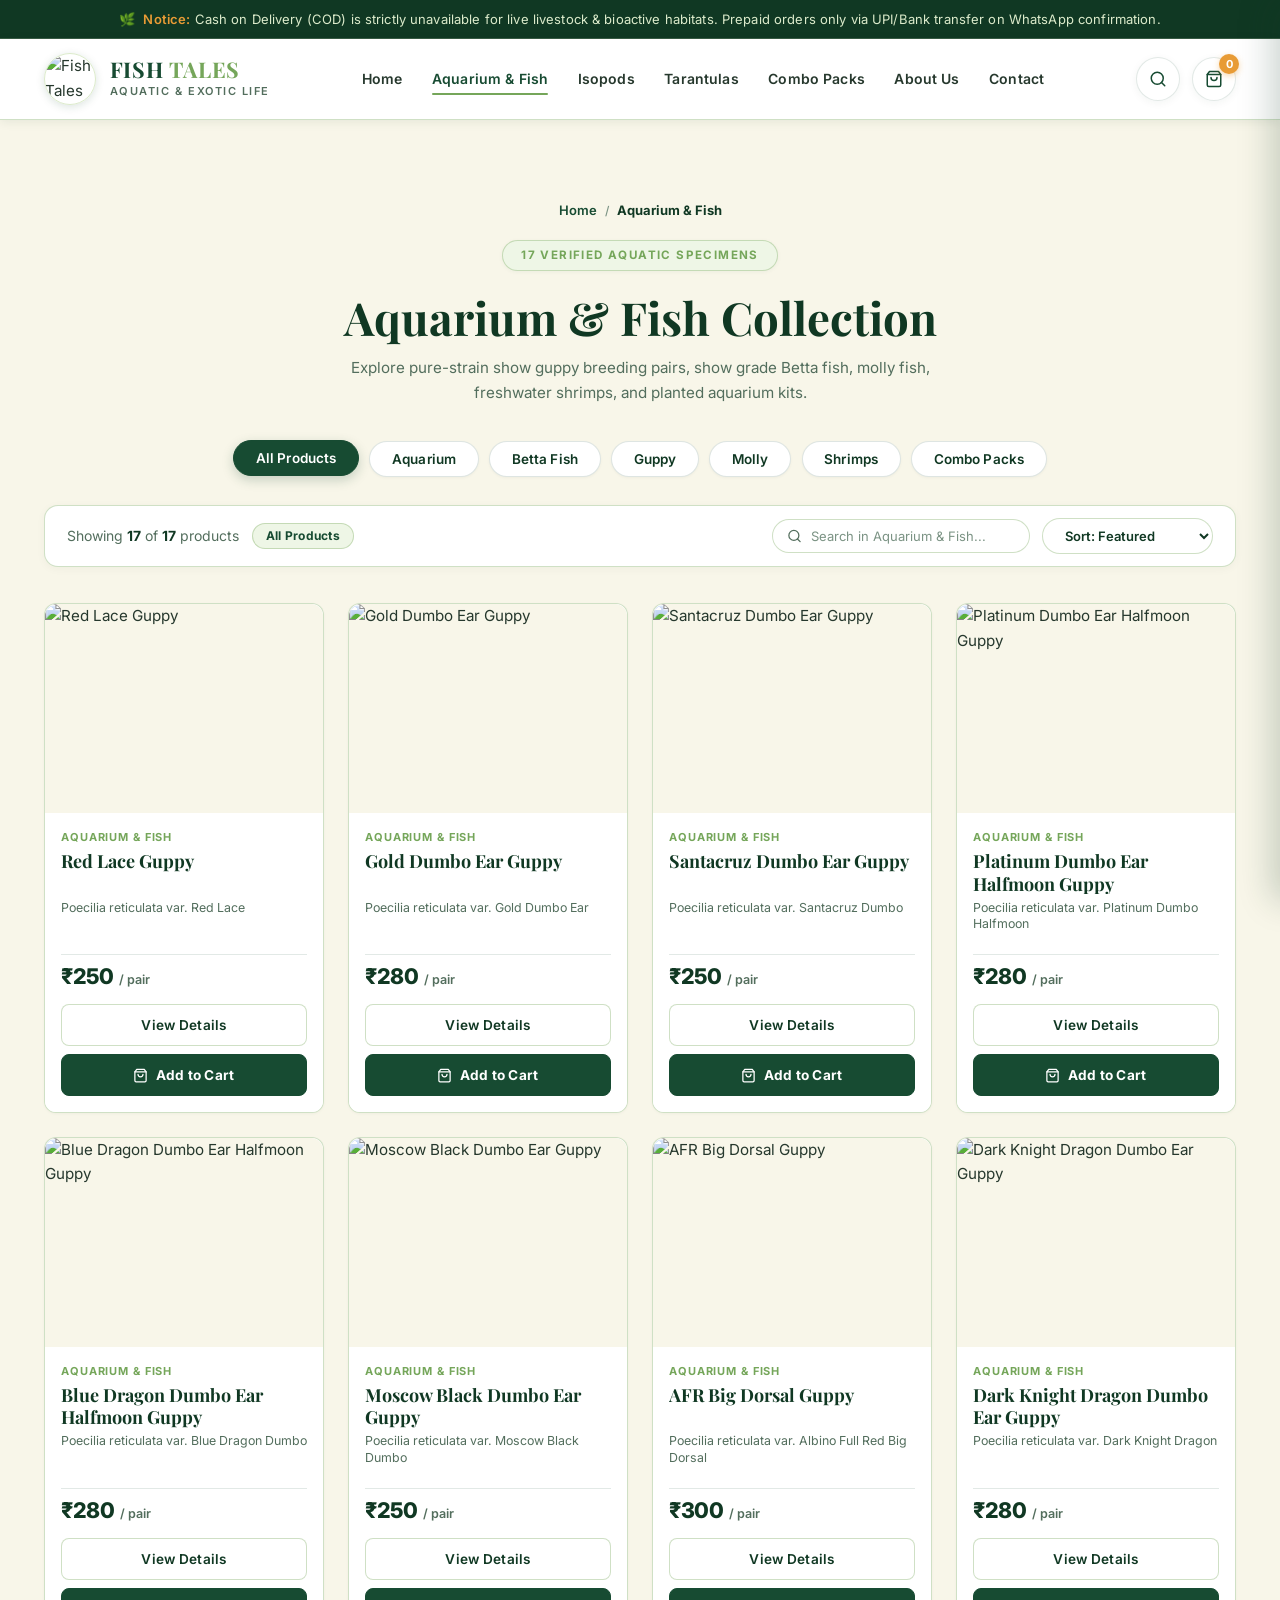
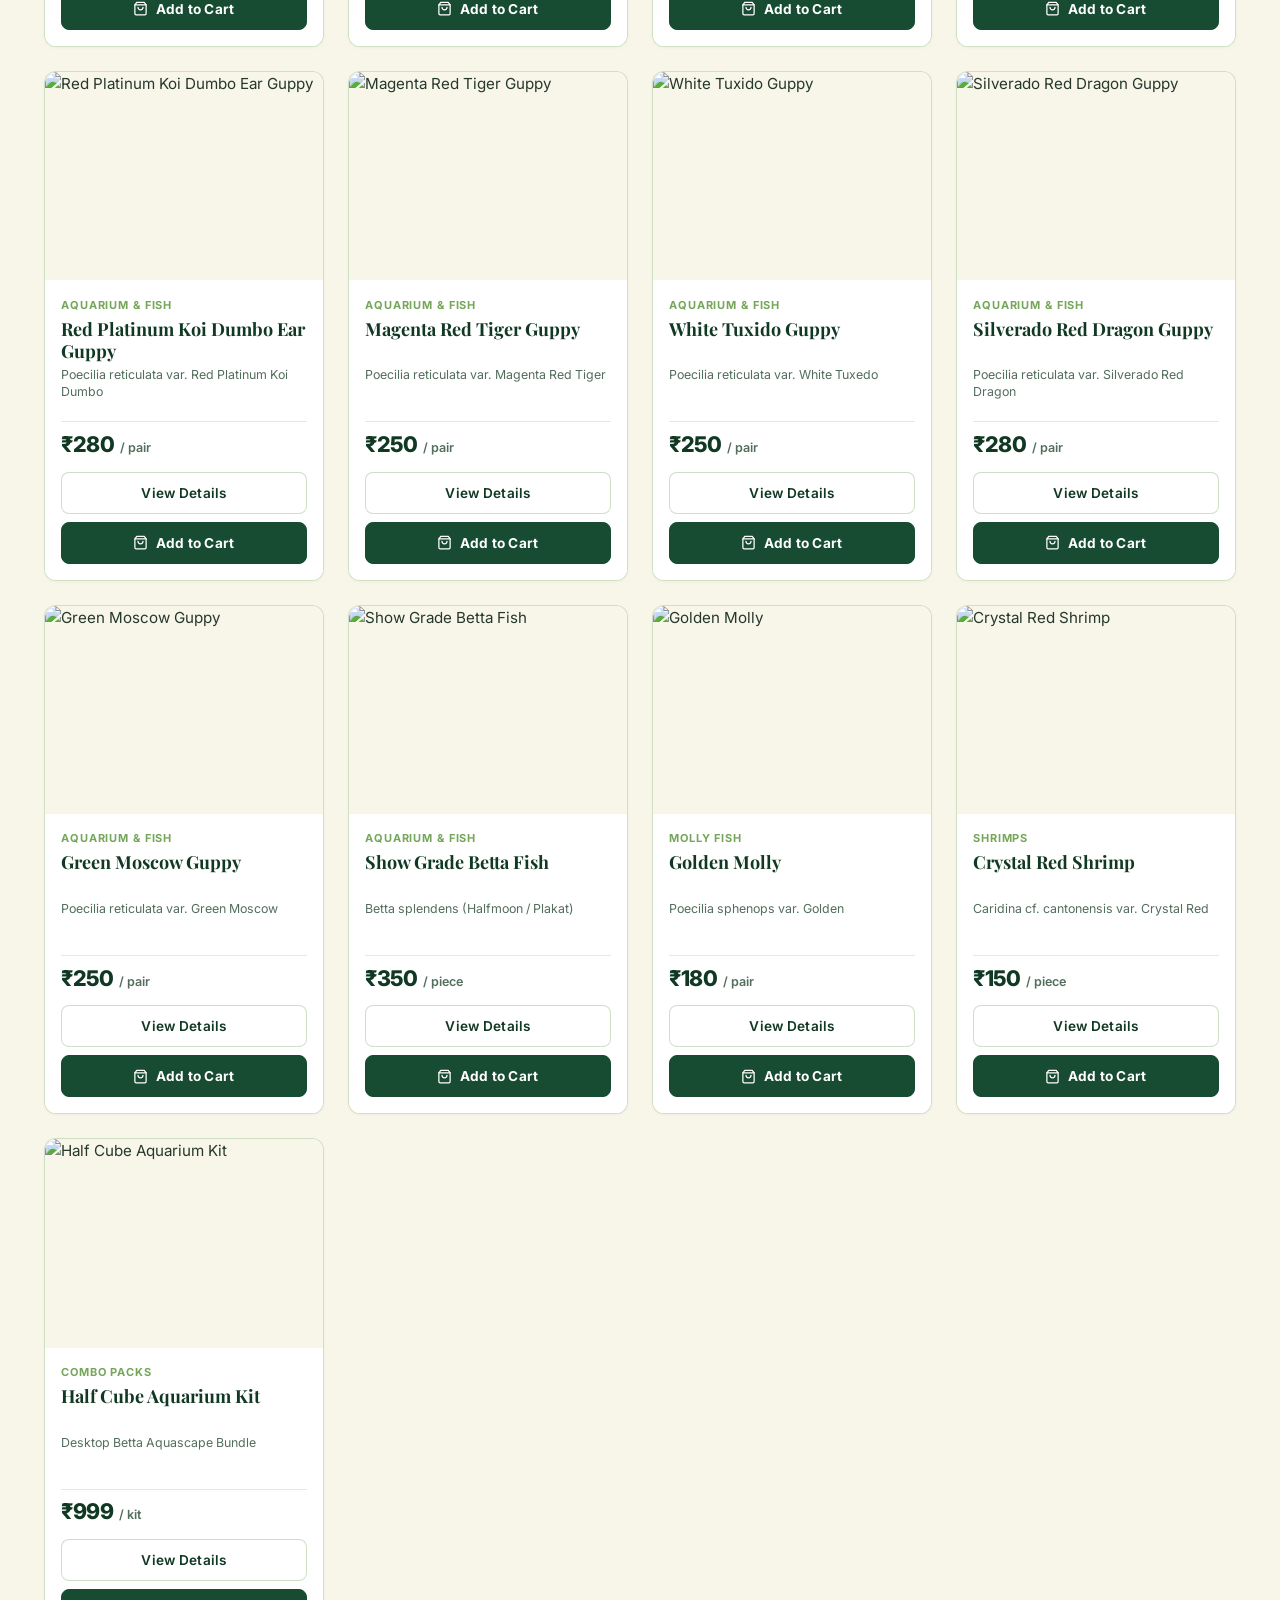
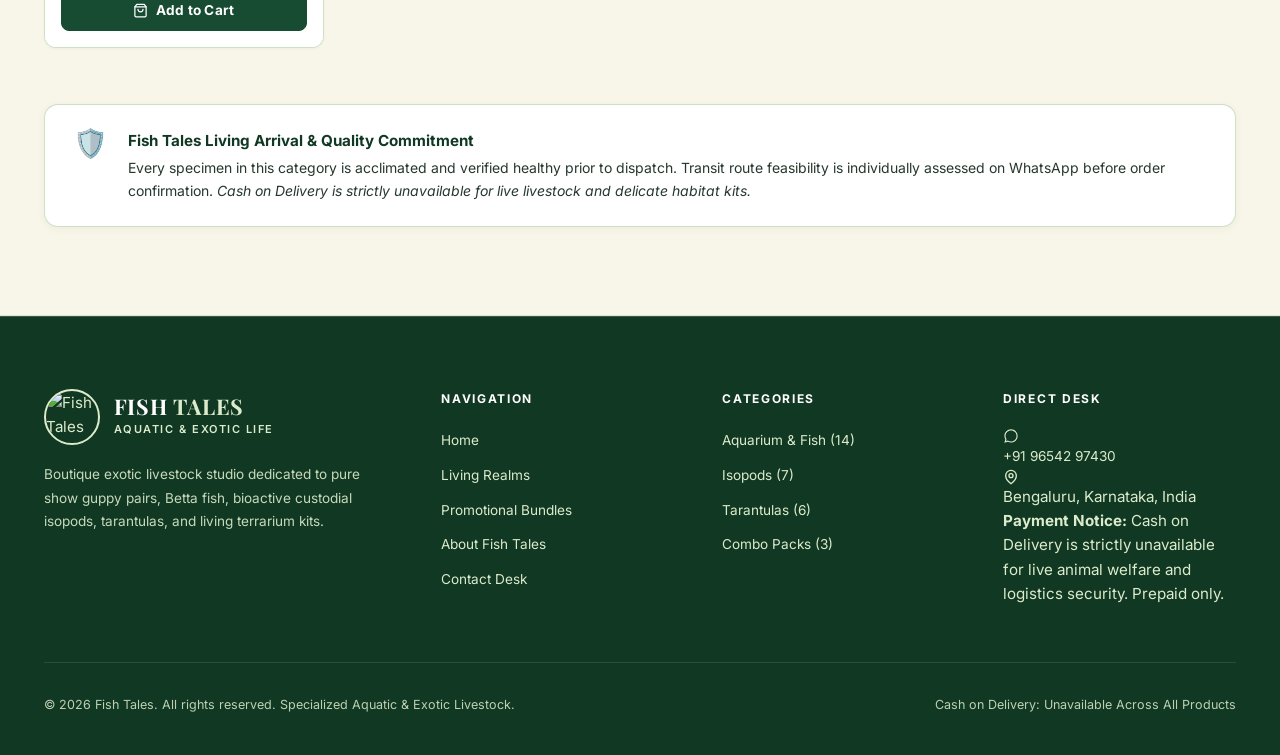
==== aquarium-fish.html @ 9c9ec8da "feat: add sub-category filtering and expand aquarium product catalog" ====
<!DOCTYPE html>
<html lang="en">
<head>
  <meta charset="UTF-8">
  <meta name="viewport" content="width=device-width, initial-scale=1.0">
  <title>Aquarium & Fish — Pure Guppy Strains, Betta & Aquariums | Fish Tales</title>
  <meta name="description" content="Explore pure strain show guppy varieties, Show Grade Betta fish, and planted desktop aquarium kits at Fish Tales. Verified prices and live arrival guarantee.">
  <meta name="theme-color" content="#174B32">

  <!-- Favicon / Official Mascot Logo -->
  <link rel="icon" type="image/png" href="https://res.cloudinary.com/pv8lnpft/image/upload/v1794776392/40e097e2-b06a-4e06-add4-0ffa7c8e154d.png">

  <!-- Google Fonts: Playfair Display + Inter -->
  <link rel="preconnect" href="https://fonts.googleapis.com">
  <link rel="preconnect" href="https://fonts.gstatic.com" crossorigin>
  <link href="https://fonts.googleapis.com/css2?family=Playfair+Display:ital,wght@0,500;0,600;0,700;1,400;1,600&family=Inter:wght@300;400;500;600;700&display=swap" rel="stylesheet">

  <!-- Shared Botanical Stylesheet -->
  <link rel="stylesheet" href="style.css">
</head>
<body data-page-category="aquarium">

  <!-- Top Announcement Bar: COD Notice -->
  <aside class="cod-banner" role="alert">
    <span>🌿</span>
    <span><strong>Notice:</strong> Cash on Delivery (COD) is strictly unavailable for live livestock &amp; bioactive habitats. Prepaid orders only via UPI/Bank transfer on WhatsApp confirmation.</span>
  </aside>

  <!-- ============================================================
       1. STICKY HEADER & NAVIGATION WITH OFFICIAL LOGO
       ============================================================ -->
  <header class="site-header" id="siteHeader">
    <nav class="nav-container" aria-label="Main Navigation">
      <!-- Official Brand Logo -->
      <a href="index.html" class="nav-brand" aria-label="Fish Tales Home">
        <img src="https://res.cloudinary.com/pv8lnpft/image/upload/v1794776392/40e097e2-b06a-4e06-add4-0ffa7c8e154d.png" alt="Fish Tales Official Mascot Logo" class="brand-logo-img">
        <div class="logo-title">
          <span class="logo-main">FISH <span class="logo-accent">TALES</span></span>
          <span class="logo-sub">Aquatic &amp; Exotic Life</span>
        </div>
      </a>

      <!-- Center Navigation Links (Exact 7 links) -->
      <ul class="nav-menu" id="navMenu">
        <li><a href="index.html" class="nav-link">Home</a></li>
        <li><a href="aquarium-fish.html" class="nav-link active">Aquarium &amp; Fish</a></li>
        <li><a href="isopods.html" class="nav-link">Isopods</a></li>
        <li><a href="tarantulas.html" class="nav-link">Tarantulas</a></li>
        <li><a href="combo-packs.html" class="nav-link">Combo Packs</a></li>
        <li><a href="index.html#about" class="nav-link">About Us</a></li>
        <li><a href="index.html#contact" class="nav-link">Contact</a></li>
      </ul>

      <!-- Right Action Controls -->
      <div class="nav-actions">
        <!-- Live Search Trigger -->
        <button class="nav-action-btn" onclick="openSearchOverlay()" aria-label="Search catalogue" title="Search catalogue">
          <svg width="18" height="18" viewBox="0 0 24 24" fill="none" stroke="currentColor" stroke-width="2" stroke-linecap="round" stroke-linejoin="round">
            <circle cx="11" cy="11" r="8"/><path d="m21 21-4.3-4.3"/>
          </svg>
        </button>

        <!-- Cart Drawer Trigger -->
        <button class="nav-action-btn" onclick="toggleCartDrawer()" aria-label="Shopping Cart" title="Shopping Cart">
          <svg width="18" height="18" viewBox="0 0 24 24" fill="none" stroke="currentColor" stroke-width="2" stroke-linecap="round" stroke-linejoin="round">
            <path d="M6 2 3 6v14a2 2 0 0 0 2 2h14a2 2 0 0 0 2-2V6l-3-4Z"/><path d="M3 6h18"/><path d="M16 10a4 4 0 0 1-8 0"/>
          </svg>
          <span class="cart-counter" id="cartCount">0</span>
        </button>

        <!-- Mobile Hamburger Toggle -->
        <button type="button" class="hamburger-btn" id="hamburger" aria-label="Toggle navigation menu" aria-controls="navMenu" aria-expanded="false">
          <svg class="icon-hamburger" width="22" height="22" viewBox="0 0 24 24" fill="none" stroke="currentColor" stroke-width="2" stroke-linecap="round" stroke-linejoin="round">
            <line x1="3" y1="12" x2="21" y2="12"/><line x1="3" y1="6" x2="21" y2="6"/><line x1="3" y1="18" x2="21" y2="18"/>
          </svg>
          <svg class="icon-close" width="22" height="22" viewBox="0 0 24 24" fill="none" stroke="currentColor" stroke-width="2.5" stroke-linecap="round" stroke-linejoin="round">
            <line x1="18" y1="6" x2="6" y2="18"/><line x1="6" y1="6" x2="18" y2="18"/>
          </svg>
        </button>
      </div>
    </nav>
  </header>
  <div class="mobile-nav-backdrop" id="mobileNavBackdrop" onclick="closeMobileMenu()" aria-hidden="true"></div>

  <!-- 3. Dedicated Category Main View -->
  <main>
    <section class="catalogue-section" id="catalogue">
      <div class="container">
        <!-- Breadcrumb Navigation -->
        <nav class="breadcrumb-nav" aria-label="Breadcrumb">
          <a href="index.html">Home</a>
          <span class="breadcrumb-sep">/</span>
          <span class="breadcrumb-current">Aquarium & Fish</span>
        </nav>

        <!-- Centred Catalogue Header -->
        <header class="catalogue-header text-center">
          <div class="catalogue-eyebrow-pill">17 VERIFIED AQUATIC SPECIMENS</div>
          <h1 class="catalogue-title">Aquarium &amp; Fish Collection</h1>
          <p class="catalogue-subtitle">Explore pure-strain show guppy breeding pairs, show grade Betta fish, molly fish, freshwater shrimps, and planted aquarium kits.</p>
        </header>

        <!-- Category Filter Pills Switcher (Aquarium & Fish Filters) -->
        <div class="filter-pills-row" role="tablist" aria-label="Aquarium &amp; Fish Categories">
          <button type="button" class="filter-pill filter-tab active" data-filter="all" data-category="all" onclick="filterAquariumCategory('all')">
            All Products
          </button>
          <button type="button" class="filter-pill filter-tab" data-filter="aquarium" data-category="aquarium" onclick="filterAquariumCategory('aquarium')">
            Aquarium
          </button>
          <button type="button" class="filter-pill filter-tab" data-filter="betta" data-category="betta" onclick="filterAquariumCategory('betta')">
            Betta Fish
          </button>
          <button type="button" class="filter-pill filter-tab" data-filter="guppy" data-category="guppy" onclick="filterAquariumCategory('guppy')">
            Guppy
          </button>
          <button type="button" class="filter-pill filter-tab" data-filter="molly" data-category="molly" onclick="filterAquariumCategory('molly')">
            Molly
          </button>
          <button type="button" class="filter-pill filter-tab" data-filter="shrimps" data-category="shrimps" onclick="filterAquariumCategory('shrimps')">
            Shrimps
          </button>
          <button type="button" class="filter-pill filter-tab" data-filter="combos" data-category="combos" onclick="filterAquariumCategory('combos')">
            Combo Packs
          </button>
        </div>

        <!-- Full-Width Horizontal Catalogue Toolbar -->
        <div class="catalogue-toolbar">
          <!-- LEFT SIDE: Product Count + Active Category Indicator -->
          <div class="toolbar-left">
            <span id="resultCount" class="results-count">Showing <strong>17</strong> of <strong>17</strong> products</span>
            <span class="active-category-badge" id="activeCategoryIndicator">All Products</span>
          </div>

          <!-- RIGHT SIDE: Search Input with Icon + Sort Dropdown -->
          <div class="toolbar-right">
            <div class="search-input-wrap">
              <svg width="15" height="15" viewBox="0 0 24 24" fill="none" stroke="currentColor" stroke-width="2" stroke-linecap="round" stroke-linejoin="round">
                <circle cx="11" cy="11" r="8"/><path d="m21 21-4.3-4.3"/>
              </svg>
              <input type="text" id="catalogSearch" class="search-input-pill" placeholder="Search in Aquarium & Fish..." oninput="handleCatalogSearch(this.value)">
            </div>

            <div class="sort-select-wrap">
              <select id="catalogSort" class="sort-select-pill" onchange="handleCatalogSort(this.value)">
                <option value="default">Sort: Featured</option>
                <option value="price-asc">Price: Low to High</option>
                <option value="price-desc">Price: High to Low</option>
                <option value="name-asc">Name: A to Z</option>
              </select>
            </div>
          </div>
        </div>

        <!-- Dynamic Product Cards Grid (Injected by script.js) -->
        <div class="product-grid" id="productGrid">
          <!-- Populated dynamically by renderProductGrid() in script.js -->
        </div>

        <!-- Livestock Quality & Policy Card -->
        <div style="margin-top: 3.5rem; padding: 1.5rem 1.75rem; background: #FFFFFF; border: 1px solid var(--border-leaf); border-radius: 14px; display: flex; align-items: flex-start; gap: 1.25rem; box-shadow: var(--shadow-sm);">
          <div style="font-size: 1.75rem; line-height: 1;">🛡️</div>
          <div style="font-size: 0.875rem; line-height: 1.6; color: var(--text-body);">
            <strong style="color: var(--color-primary-dark); font-size: 0.95rem; display: block; margin-bottom: 0.25rem;">Fish Tales Living Arrival &amp; Quality Commitment</strong>
            Every specimen in this category is acclimated and verified healthy prior to dispatch. Transit route feasibility is individually assessed on WhatsApp before order confirmation. <em>Cash on Delivery is strictly unavailable for live livestock and delicate habitat kits.</em>
          </div>
        </div>
      </div>
    </section>
  </main>

  <!-- 4. Footer Section -->
  <footer class="site-footer">
    <div class="container">
      <div class="footer-grid">
        <div class="footer-brand">
          <div class="footer-logo-wrap">
            <img src="https://res.cloudinary.com/pv8lnpft/image/upload/v1794776392/40e097e2-b06a-4e06-add4-0ffa7c8e154d.png" alt="Fish Tales Official Mascot Logo" class="footer-logo-img">
            <div class="logo-title">
              <span class="logo-main" style="color:#FFFFFF;">FISH <span class="logo-accent" style="color:var(--color-mint);">TALES</span></span>
              <span class="logo-sub" style="color:var(--color-mint);">Aquatic &amp; Exotic Life</span>
            </div>
          </div>
          <p class="footer-desc">
            Boutique exotic livestock studio dedicated to pure show guppy pairs, Betta fish, bioactive custodial isopods, tarantulas, and living terrarium kits.
          </p>
        </div>

        <div>
          <h4 class="footer-col-title">Navigation</h4>
          <ul class="footer-links">
            <li><a href="index.html" class="footer-link">Home</a></li>
            <li><a href="index.html#categories" class="footer-link">Living Realms</a></li>
            <li><a href="combo-packs.html" class="footer-link">Promotional Bundles</a></li>
            <li><a href="index.html#about" class="footer-link">About Fish Tales</a></li>
            <li><a href="index.html#contact" class="footer-link">Contact Desk</a></li>
          </ul>
        </div>

        <div>
          <h4 class="footer-col-title">Categories</h4>
          <ul class="footer-links">
            <li><a href="aquarium-fish.html" class="footer-link">Aquarium &amp; Fish (14)</a></li>
            <li><a href="isopods.html" class="footer-link">Isopods (7)</a></li>
            <li><a href="tarantulas.html" class="footer-link">Tarantulas (6)</a></li>
            <li><a href="combo-packs.html" class="footer-link">Combo Packs (3)</a></li>
          </ul>
        </div>

        <div>
          <h4 class="footer-col-title">Direct Desk</h4>
          <div class="footer-contact-item">
            <svg width="16" height="16" viewBox="0 0 24 24" fill="currentColor"><path d="M12.04 2C6.58 2 2.13 6.45 2.13 11.91C2.13 13.66 2.59 15.36 3.45 16.86L2.05 22L7.3 20.62C8.75 21.41 10.38 21.83 12.04 21.83C17.5 21.83 21.95 17.38 21.95 11.92C21.95 9.27 20.92 6.78 19.05 4.91C17.18 3.03 14.69 2 12.04 2ZM12.05 20.16C10.57 20.16 9.12 19.76 7.85 19.01L7.55 18.83L4.44 19.65L5.27 16.62L5.07 16.31C4.24 14.99 3.81 13.47 3.81 11.91C3.81 7.37 7.5 3.68 12.05 3.68C14.25 3.68 16.31 4.54 17.87 6.1C19.42 7.66 20.28 9.72 20.28 11.92C20.28 16.46 16.59 20.16 12.05 20.16Z"/></svg>
            <a href="https://wa.me/919654297430" target="_blank" rel="noopener" class="footer-link">+91 96542 97430</a>
          </div>
          <div class="footer-contact-item">
            <svg width="16" height="16" viewBox="0 0 24 24" fill="none" stroke="currentColor" stroke-width="2"><path d="M20 10c0 6-8 12-8 12s-8-6-8-12a8 8 0 0 1 16 0Z"/><circle cx="12" cy="10" r="3"/></svg>
            <span>Bengaluru, Karnataka, India</span>
          </div>
          <div class="footer-policy-box">
            <strong>Payment Notice:</strong> Cash on Delivery is strictly unavailable for live animal welfare and logistics security. Prepaid only.
          </div>
        </div>
      </div>

      <div class="footer-bottom">
        <p>&copy; 2026 Fish Tales. All rights reserved. Specialized Aquatic &amp; Exotic Livestock.</p>
        <p class="footer-cod-badge">Cash on Delivery: Unavailable Across All Products</p>
      </div>
    </div>
  </footer>

  <!-- 5. Cart Drawer Overlay (Shared) -->
  <div class="cart-drawer-backdrop" id="cartBackdrop" onclick="closeCartDrawer()"></div>
  <aside class="cart-drawer" id="cartDrawer" aria-label="Shopping Cart Drawer">
    <div class="cart-drawer-header">
      <h3 class="cart-drawer-title">
        <svg width="20" height="20" viewBox="0 0 24 24" fill="none" stroke="currentColor" stroke-width="2"><path d="M6 2 3 6v14a2 2 0 0 0 2 2h14a2 2 0 0 0 2-2V6l-3-4Z"/><path d="M3 6h18"/><path d="M16 10a4 4 0 0 1-8 0"/></svg>
        Your Living Order
      </h3>
      <button class="cart-drawer-close" onclick="closeCartDrawer()" aria-label="Close cart drawer">
        <svg width="18" height="18" viewBox="0 0 24 24" fill="none" stroke="currentColor" stroke-width="2"><line x1="18" y1="6" x2="6" y2="18"/><line x1="6" y1="6" x2="18" y2="18"/></svg>
      </button>
    </div>

    <div class="cart-drawer-items" id="cartDrawerItems">
      <!-- Injected dynamically by script.js -->
    </div>

    <div class="cart-drawer-footer">
      <div class="cart-cod-reminder">
        ⚠️ <strong>Notice:</strong> Cash on Delivery is strictly unavailable. Orders are prepaid via UPI/Bank transfer upon WhatsApp confirmation.
      </div>
      <div class="cart-summary-row">
        <span>Order Total</span>
        <span class="cart-summary-total" id="cartDrawerSubtotal">₹0</span>
      </div>
      <button type="button" id="cartDrawerCheckoutBtn" class="btn btn-primary btn-block" onclick="openCheckoutModal()">
        Proceed to Checkout &rarr;
      </button>
      <button class="btn btn-outline btn-block btn-sm" onclick="closeCartDrawer(); scrollToSection('catalogue')">
        Continue Browsing
      </button>
    </div>
  </aside>

  <!-- 6. Product Detail Modal (Shared) -->
  <div class="modal-backdrop" id="productModal" onclick="handleModalBackdropClick(event)">
    <div class="modal-dialog" id="modalDialog">
      <button class="modal-close-btn" onclick="closeProductModal()" aria-label="Close product modal">
        <svg width="18" height="18" viewBox="0 0 24 24" fill="none" stroke="currentColor" stroke-width="2"><line x1="18" y1="6" x2="6" y2="18"/><line x1="6" y1="6" x2="18" y2="18"/></svg>
      </button>
      <div id="modalContent" style="display:contents;">
        <!-- Injected dynamically by openProductModal(id) in script.js -->
      </div>
    </div>
  </div>

  <!-- 6b. Checkout & Delivery Details Modal (Shared) -->
  <div class="modal-backdrop checkout-backdrop" id="checkoutModal" onclick="handleCheckoutModalBackdropClick(event)" role="dialog" aria-modal="true" aria-labelledby="checkoutModalTitle">
    <div class="modal-dialog checkout-dialog" id="checkoutDialog">
      <button class="modal-close-btn" onclick="closeCheckoutModal()" aria-label="Close checkout modal">
        <svg width="18" height="18" viewBox="0 0 24 24" fill="none" stroke="currentColor" stroke-width="2"><line x1="18" y1="6" x2="6" y2="18"/><line x1="6" y1="6" x2="18" y2="18"/></svg>
      </button>
      <div id="checkoutContent">
        <!-- Dynamically rendered by script.js -->
      </div>
    </div>
  </div>

  <!-- 7. Live Search Overlay (Shared) -->
  <div class="search-overlay" id="searchOverlay">
    <div class="search-overlay-inner">
      <div class="search-overlay-header">
        <h3 class="search-overlay-title">Search Living Catalogue</h3>
        <button class="search-overlay-close" onclick="closeSearchOverlay()" aria-label="Close search">
          <svg width="18" height="18" viewBox="0 0 24 24" fill="none" stroke="currentColor" stroke-width="2"><line x1="18" y1="6" x2="6" y2="18"/><line x1="6" y1="6" x2="18" y2="18"/></svg>
        </button>
      </div>

      <div class="search-overlay-bar">
        <input type="text" id="searchOverlayInput" placeholder="Type species name, strain or kit..." oninput="handleOverlaySearch(this.value)" autocomplete="off">
      </div>

      <div class="search-overlay-results" id="searchOverlayResults">
        <!-- Injected dynamically by script.js -->
      </div>
    </div>
  </div>

  <!-- 8. Toast Notifications -->
  <div class="toast-container" id="toastContainer"></div>

  <!-- Master JavaScript Engine -->
  <script src="script.js"></script>
</body>
</html>
---- style.css ----
/* ============================================================
   FISH TALES — OFFICIAL BRANDING & BOTANICAL DESIGN SYSTEM
   Visual identity built around the official mascot logo:
   - Primary Forest Green: #174B32
   - Deep Green:           #103823
   - Light Mint:           #DCEBCB
   - Natural Cream:        #F8F6E9
   - Leaf Green:           #75A65A
   - Warm Orange Accent:   #E89B35
   - White:                #FFFFFF

   Strict 3-file Architecture: index.html | style.css | script.js
   ============================================================ */

@import url('https://fonts.googleapis.com/css2?family=Playfair+Display:ital,wght@0,500;0,600;0,700;1,400;1,600&family=Inter:wght@300;400;500;600;700&display=swap');

/* ── 1. Official Design Tokens ─────────────────────────────── */
:root {
  /* Official Fish Tales Palette */
  --color-primary: #174B32;
  /* Primary Forest Green */
  --color-primary-dark: #103823;
  /* Deep Green */
  --color-mint: #DCEBCB;
  /* Light Mint */
  --color-cream: #F8F6E9;
  /* Natural Cream */
  --color-leaf: #75A65A;
  /* Leaf Green */
  --color-leaf-hover: #639249;
  /* Deep Leaf */
  --color-orange: #E89B35;
  /* Warm Orange Accent */
  --color-orange-hover: #D68723;
  /* Deeper Warm Orange */
  --color-white: #FFFFFF;
  /* Pure White */

  /* Semantic UI Tokens */
  --bg-page: #F8F6E9;
  /* Natural Cream Body */
  --bg-surface: #FFFFFF;
  /* Crisp White Content Containers */
  --bg-surface-alt: #F1EFE0;
  /* Warm Cream for secondary sections */
  --bg-mint-tint: #EEF6E6;
  /* Soft Mint background */
  --bg-mint-light: rgba(220, 235, 203, 0.45);
  --bg-forest: #174B32;
  /* Forest Green */
  --bg-deep: #103823;
  /* Deep Green for Footer */

  /* Typography Colors */
  --text-main: #103823;
  /* Deep Green for main headings */
  --text-primary: #103823;
  --text-body: #26382D;
  /* Rich botanical charcoal for easy reading */
  --text-muted: #536E5D;
  /* Muted botanical sage */
  --text-dim: #7B9384;
  /* Subtle muted green */
  --text-inverse: #FFFFFF;
  /* White text on dark green surfaces */
  --text-inverse-muted: #DCEBCB;
  /* Mint text on dark green surfaces */

  /* Accents & Highlights */
  --accent-orange: #E89B35;
  --accent-leaf: #75A65A;
  --accent-mint: #DCEBCB;

  /* Backward Compatibility Aliases for script.js */
  --color-amber: #E89B35;
  --color-accent: #174B32;
  --accent-lime: #75A65A;
  --accent-gold: #E89B35;

  /* Hairline Botanical Borders */
  --border-subtle: rgba(23, 75, 50, 0.12);
  --border-mint: #DCEBCB;
  --border-leaf: rgba(117, 166, 90, 0.35);
  --border-forest: #174B32;
  --border-orange: rgba(232, 155, 53, 0.4);

  /* Typography */
  --font-serif: 'Playfair Display', Georgia, serif;
  --font-sans: 'Inter', -apple-system, BlinkMacSystemFont, "Segoe UI", Roboto, sans-serif;

  /* Architectural & Botanical Curves */
  --radius-xs: 4px;
  --radius-sm: 8px;
  --radius-md: 12px;
  --radius-lg: 18px;
  --radius-full: 9999px;

  /* Soft Natural Shadows (No artificial neon glow) */
  --shadow-sm: 0 2px 8px rgba(16, 56, 35, 0.05);
  --shadow-card: 0 4px 16px rgba(16, 56, 35, 0.07);
  --shadow-hover: 0 10px 28px rgba(16, 56, 35, 0.12);
  --shadow-drawer: -8px 0 32px rgba(16, 56, 35, 0.22);
  --shadow-modal: 0 20px 48px rgba(16, 56, 35, 0.25);

  /* Transitions */
  --trans-fast: 150ms ease;
  --trans-base: 240ms cubic-bezier(0.16, 1, 0.3, 1);
  --trans-smooth: 350ms cubic-bezier(0.16, 1, 0.3, 1);

  /* Layout */
  --max-width: 1240px;
  --header-height: 80px;
}

/* ── 2. Reset & Document Setup ────────────────────────────── */
*,
*::before,
*::after {
  box-sizing: border-box;
  margin: 0;
  padding: 0;
}

html {
  scroll-behavior: smooth;
  font-size: 16px;
  background-color: var(--bg-page);
  color: var(--text-body);
  -webkit-text-size-adjust: 100%;
}

body {
  font-family: var(--font-sans);
  font-size: 0.95rem;
  line-height: 1.6;
  background-color: var(--bg-page);
  color: var(--text-body);
  overflow-x: clip;
  -webkit-font-smoothing: antialiased;
  -moz-osx-font-smoothing: grayscale;
}

img {
  display: block;
  max-width: 100%;
  height: auto;
}

svg {
  display: block;
  flex-shrink: 0;
}

a {
  color: inherit;
  text-decoration: none;
  transition: color var(--trans-fast);
}

button {
  cursor: pointer;
  border: none;
  background: none;
  font-family: inherit;
  font-size: inherit;
  color: inherit;
}

input,
select,
textarea {
  font-family: inherit;
  font-size: inherit;
  color: inherit;
  outline: none;
}

.container {
  width: 100%;
  max-width: var(--max-width);
  margin-left: auto;
  margin-right: auto;
  padding-left: 1.5rem;
  padding-right: 1.5rem;
}

/* ── 3. Top Announcement Banner ────────────────────────────── */
.cod-banner {
  background-color: var(--color-primary-dark);
  color: var(--color-mint);
  font-size: 0.8125rem;
  padding: 0.55rem 1.25rem;
  text-align: center;
  display: flex;
  align-items: center;
  justify-content: center;
  gap: 0.5rem;
  letter-spacing: 0.01em;
  position: relative;
  z-index: 102;
  border-bottom: 1px solid rgba(220, 235, 203, 0.2);
}

.cod-banner strong {
  color: var(--color-orange);
  font-weight: 600;
}

/* ── 4. Sticky Header with Official Mascot Logo ───────────── */
.site-header {
  position: -webkit-sticky;
  position: sticky;
  top: 0;
  z-index: 150;
  background-color: #FFFFFF;
  border-bottom: 1px solid var(--border-leaf);
  box-shadow: 0 2px 10px rgba(16, 56, 35, 0.08);
  transition: box-shadow var(--trans-base);
}

.site-header.scrolled {
  background-color: #FFFFFF;
  box-shadow: 0 4px 18px rgba(16, 56, 35, 0.12);
}

.nav-container {
  max-width: var(--max-width);
  margin: 0 auto;
  padding: 0 1.5rem;
  height: var(--header-height);
  display: flex;
  align-items: center;
  justify-content: space-between;
}

/* Official Logo Brand */
.nav-brand {
  display: flex;
  align-items: center;
  gap: 0.85rem;
  text-decoration: none;
}

.brand-logo-img {
  width: 52px;
  height: 52px;
  object-fit: contain;
  border-radius: 50%;
  box-shadow: 0 2px 8px rgba(23, 75, 50, 0.15);
  border: 1px solid var(--border-mint);
  transition: transform var(--trans-base);
}

.nav-brand:hover .brand-logo-img {
  transform: scale(1.04);
}

.logo-title {
  display: flex;
  flex-direction: column;
}

.logo-main {
  font-family: var(--font-serif);
  font-size: 1.35rem;
  font-weight: 700;
  letter-spacing: 0.04em;
  color: var(--color-primary);
  line-height: 1.1;
}

.logo-accent {
  color: var(--color-leaf);
}

.logo-sub {
  font-size: 0.6875rem;
  text-transform: uppercase;
  letter-spacing: 0.14em;
  color: var(--text-muted);
  font-weight: 600;
  margin-top: 2px;
}

/* Center Menu Links (7 items) */
.nav-menu {
  display: flex;
  align-items: center;
  gap: 1.85rem;
  list-style: none;
}

/* ── Navigation Links ─────────────────────────────────────── */
.nav-link {
  font-size: 0.875rem;
  font-weight: 600;
  color: var(--text-body);
  letter-spacing: 0.01em;
  position: relative;
  padding: 0.5rem 0;
  text-decoration: none;
  outline: none;
  transition: color var(--trans-fast);
}

/* Base underline element (0 width by default) */
.nav-link::after {
  content: '';
  position: absolute;
  bottom: 0;
  left: 0;
  width: 0;
  height: 2px;
  background-color: var(--color-leaf);
  border-radius: var(--radius-full);
  transition: width var(--trans-base);
  pointer-events: none;
}

/* Hover state: temporary underline on mouseover only */
.nav-link:hover {
  color: var(--color-primary);
}

.nav-link:hover::after {
  width: 100%;
}

/* Active state: exactly ONE current page or section link */
.nav-link.active {
  color: var(--color-primary);
}

.nav-link.active::after {
  width: 100%;
}

/* Guarantee inactive links never retain persistent underlines */
.nav-link:not(.active):not(:hover)::after {
  width: 0;
}

/* Right Nav Controls */
.nav-actions {
  display: flex;
  align-items: center;
  gap: 0.75rem;
}

.nav-action-btn {
  width: 44px;
  height: 44px;
  border: 1px solid var(--border-subtle);
  border-radius: var(--radius-full);
  background-color: var(--bg-surface);
  color: var(--color-primary);
  display: flex;
  align-items: center;
  justify-content: center;
  position: relative;
  overflow: visible;
  transition: all var(--trans-fast);
  box-shadow: var(--shadow-sm);
}

.nav-action-btn:hover {
  border-color: var(--color-leaf);
  color: var(--color-primary-dark);
  background-color: var(--bg-mint-tint);
  transform: translateY(-1px);
}

.cart-counter {
  position: absolute;
  top: -4px;
  right: -4px;
  background-color: var(--color-orange);
  color: #FFFFFF;
  font-size: 0.6875rem;
  font-weight: 700;
  min-width: 20px;
  height: 20px;
  padding: 0 4px;
  border-radius: var(--radius-full);
  display: flex;
  align-items: center;
  justify-content: center;
  line-height: 1;
  box-shadow: 0 2px 6px rgba(232, 155, 53, 0.4);
  z-index: 2;
  pointer-events: none;
}

.hamburger-btn {
  display: none;
  width: 44px;
  height: 44px;
  border: 1px solid var(--border-subtle);
  border-radius: var(--radius-sm);
  background-color: var(--bg-surface);
  color: var(--color-primary);
  align-items: center;
  justify-content: center;
}

/* ── 5. Buttons & Badges ───────────────────────────────────── */
.btn {
  display: inline-flex;
  align-items: center;
  justify-content: center;
  gap: 0.55rem;
  font-family: var(--font-sans);
  font-size: 0.875rem;
  font-weight: 600;
  letter-spacing: 0.02em;
  padding: 0.75rem 1.45rem;
  border-radius: var(--radius-sm);
  border: 1px solid transparent;
  transition: all var(--trans-fast);
  white-space: nowrap;
}

.btn-primary {
  background-color: var(--color-primary);
  color: #FFFFFF;
  border-color: var(--color-primary);
}

.btn-primary:hover {
  background-color: var(--color-leaf);
  border-color: var(--color-leaf);
  color: #FFFFFF;
  box-shadow: 0 4px 14px rgba(23, 75, 50, 0.2);
}

.btn-outline {
  background-color: transparent;
  color: var(--color-primary);
  border-color: var(--color-leaf);
}

.btn-outline:hover {
  background-color: var(--color-mint);
  border-color: var(--color-primary);
  color: var(--color-primary-dark);
}

.btn-orange {
  background-color: var(--color-orange);
  color: #FFFFFF;
  border-color: var(--color-orange);
}

.btn-orange:hover {
  background-color: var(--color-orange-hover);
  border-color: var(--color-orange-hover);
}

.btn-whatsapp {
  background-color: #174B32;
  color: #FFFFFF;
  border-color: #174B32;
}

.btn-whatsapp:hover {
  background-color: #103823;
  color: #FFFFFF;
}

.btn-sm {
  padding: 0.5rem 0.95rem;
  font-size: 0.8125rem;
}

.btn-block {
  width: 100%;
}

/* Botanical Badges */
.badge {
  display: inline-flex;
  align-items: center;
  gap: 0.35rem;
  font-size: 0.725rem;
  font-weight: 600;
  letter-spacing: 0.04em;
  text-transform: uppercase;
  padding: 0.25rem 0.6rem;
  border-radius: var(--radius-xs);
  border: 1px solid transparent;
  line-height: 1;
}

.badge-stock {
  background-color: rgba(117, 166, 90, 0.16);
  color: var(--color-primary);
  border-color: rgba(117, 166, 90, 0.35);
}

.badge-pair {
  background-color: rgba(232, 155, 53, 0.14);
  color: var(--color-orange-hover);
  border-color: rgba(232, 155, 53, 0.35);
}

.badge-piece {
  background-color: var(--bg-surface-alt);
  color: var(--text-body);
  border-color: var(--border-subtle);
}

.badge-kit {
  background-color: var(--color-mint);
  color: var(--color-primary-dark);
  border-color: var(--border-leaf);
}

/* Section Kickers */
.kicker {
  font-family: var(--font-sans);
  font-size: 0.75rem;
  font-weight: 700;
  letter-spacing: 0.16em;
  text-transform: uppercase;
  color: var(--color-leaf);
  display: flex;
  align-items: center;
  gap: 0.6rem;
  margin-bottom: 0.75rem;
}

.kicker::before {
  content: '';
  display: inline-block;
  width: 18px;
  height: 2px;
  background-color: var(--color-leaf);
  border-radius: var(--radius-full);
}

/* ── 6. Section Typography ────────────────────────────────── */
.section-header {
  margin-bottom: 2.75rem;
}

.section-header.text-center {
  text-align: center;
}

.section-header.text-center .kicker {
  justify-content: center;
}

.section-header.text-center .kicker::after {
  content: '';
  display: inline-block;
  width: 18px;
  height: 2px;
  background-color: var(--color-leaf);
  border-radius: var(--radius-full);
}

.section-title {
  font-family: var(--font-serif);
  font-size: clamp(1.85rem, 3.2vw, 2.5rem);
  font-weight: 700;
  color: var(--text-main);
  letter-spacing: -0.015em;
  line-height: 1.2;
}

.section-subtitle {
  font-size: 1rem;
  color: var(--text-muted);
  max-width: 640px;
  margin-top: 0.75rem;
  line-height: 1.6;
}

.section-header.text-center .section-subtitle {
  margin-left: auto;
  margin-right: auto;
}

/* ── 7. Cinematic Aquatic & Exotic Hero Section ──────────────── */
.hero-cinematic {
  position: relative;
  width: 100%;
  background-color: #000000;
  background-repeat: no-repeat;
  overflow: hidden;
  display: flex;
  align-items: center;
  justify-content: center;
  border-bottom: 1px solid rgba(16, 185, 129, 0.2);
  box-sizing: border-box;
}

/* Atmospheric Ambient Lighting Glows */
.hero-glow {
  position: absolute;
  pointer-events: none;
  border-radius: 50%;
  filter: blur(65px);
  will-change: transform, opacity;
  background-repeat: no-repeat;
}

.hero-glow-left {
  top: 15%;
  left: -8%;
  width: 44vw;
  height: 55vh;
  max-width: 580px;
  background: radial-gradient(circle, rgba(16, 185, 129, 0.22) 0%, rgba(6, 95, 70, 0.1) 45%, rgba(0, 0, 0, 0) 75%);
  z-index: 1;
}

.hero-glow-right {
  top: 18%;
  right: -8%;
  width: 44vw;
  height: 55vh;
  max-width: 580px;
  background: radial-gradient(circle, rgba(46, 125, 82, 0.24) 0%, rgba(20, 83, 45, 0.1) 45%, rgba(0, 0, 0, 0) 75%);
  z-index: 1;
}

.hero-glow-center {
  top: 50%;
  left: 50%;
  transform: translate(-50%, -50%);
  width: 70vw;
  height: 60vh;
  background: radial-gradient(ellipse at center, rgba(16, 185, 129, 0.06) 0%, rgba(0, 0, 0, 0) 65%);
  z-index: 1;
}

/* Main Visual Stage: Cloudinary Artwork Framing the Content (Desktop) */
.hero-visual-stage {
  position: relative;
  width: 100%;
  display: flex;
  align-items: center;
  justify-content: center;
  pointer-events: none;
  z-index: 2;
  overflow: hidden;
  background-repeat: no-repeat;
}

.hero-artwork-img {
  width: 100%;
  height: auto;
  max-height: 680px;
  object-fit: contain;
  object-position: center center;
  max-width: 100%;
  margin: 0 auto;
  display: block;
  border: none !important;
  border-radius: 0 !important;
  box-shadow: none !important;
  background-color: transparent !important;
  background-repeat: no-repeat;
}

/* Mobile portrait artwork hidden on desktop (>=768px) */
.hero-artwork-mobile,
.hero-artwork-mobile-picture,
.hero-mobile-portrait {
  display: none !important;
}

.hero-artwork-desktop {
  display: block !important;
}

/* Centered Content Overlay */
.hero-cinematic-container {
  position: absolute;
  inset: 0;
  z-index: 4;
  width: 100%;
  max-width: 1180px;
  margin: 0 auto;
  padding: 2rem 1.5rem;
  display: flex;
  justify-content: center;
  align-items: center;
  pointer-events: auto;
}

.hero-cinematic-content {
  max-width: 740px;
  width: 100%;
  text-align: center;
  display: flex;
  flex-direction: column;
  align-items: center;
  padding: 2.5rem 2rem;
  border-radius: 24px;
  background: radial-gradient(ellipse at center, rgba(0, 0, 0, 0.72) 0%, rgba(0, 0, 0, 0.48) 55%, rgba(0, 0, 0, 0) 80%);
}

/* Eyebrow with decorative lines */
.hero-cinematic-eyebrow {
  display: inline-flex;
  align-items: center;
  justify-content: center;
  gap: 0.85rem;
  margin-bottom: 1.25rem;
}

.hero-eyebrow-line {
  display: inline-block;
  width: 36px;
  height: 1.5px;
  background: linear-gradient(90deg, rgba(52, 211, 153, 0.2), #10B981);
  border-radius: 2px;
}

.hero-eyebrow-line:last-child {
  background: linear-gradient(90deg, #10B981, rgba(52, 211, 153, 0.2));
}

.hero-eyebrow-text {
  font-family: var(--font-sans);
  font-size: 0.82rem;
  font-weight: 700;
  letter-spacing: 0.18em;
  text-transform: uppercase;
  color: #34D399;
  text-shadow: 0 0 14px rgba(52, 211, 153, 0.45);
}

/* Main Heading */
.hero-cinematic-heading {
  font-family: var(--font-serif);
  font-size: clamp(2.4rem, 5.2vw, 4.1rem);
  line-height: 1.15;
  margin-bottom: 1.35rem;
  text-align: center;
  letter-spacing: -0.02em;
}

.hero-heading-destination {
  display: block;
  font-weight: 800;
  color: #FFFFFF;
  text-shadow: 0 2px 16px rgba(0, 0, 0, 0.95);
}

.hero-heading-accent {
  display: block;
  font-style: italic;
  font-weight: 500;
  color: #34D399;
  margin-top: 0.25rem;
  text-shadow: 0 0 25px rgba(52, 211, 153, 0.4), 0 2px 10px rgba(0, 0, 0, 0.9);
}

/* Description */
.hero-cinematic-desc {
  font-family: var(--font-sans);
  font-size: clamp(1rem, 1.8vw, 1.125rem);
  color: rgba(255, 255, 255, 0.9);
  line-height: 1.7;
  max-width: 680px;
  margin: 0 auto 2.25rem;
  text-align: center;
  text-shadow: 0 1px 10px rgba(0, 0, 0, 0.9);
}

/* Call-To-Action Buttons */
.hero-cinematic-actions {
  display: flex;
  align-items: center;
  justify-content: center;
  gap: 1.25rem;
  flex-wrap: wrap;
  width: 100%;
}

.btn-hero-cinematic {
  display: inline-flex;
  align-items: center;
  justify-content: center;
  gap: 0.5rem;
  font-family: var(--font-sans);
  font-size: 0.9rem;
  font-weight: 700;
  letter-spacing: 0.08em;
  text-transform: uppercase;
  padding: 0.95rem 2rem;
  border-radius: 9999px;
  transition: all 0.25s ease;
  cursor: pointer;
  text-decoration: none;
  min-height: 48px;
  box-sizing: border-box;
  text-align: center;
}

/* Primary CTA Button */
.btn-hero-cinematic.btn-hero-primary {
  background: linear-gradient(135deg, #10B981 0%, #059669 100%);
  color: #FFFFFF !important;
  border: 1.5px solid rgba(52, 211, 153, 0.6);
  box-shadow: 0 4px 20px rgba(16, 185, 129, 0.45);
}

.btn-hero-cinematic.btn-hero-primary:hover {
  background: linear-gradient(135deg, #34D399 0%, #10B981 100%);
  transform: translateY(-2px);
  box-shadow: 0 8px 28px rgba(16, 185, 129, 0.65);
  color: #FFFFFF !important;
}

/* Secondary CTA Button */
.btn-hero-cinematic.btn-hero-secondary {
  background: transparent;
  color: #FFFFFF !important;
  border: 1.5px solid #FFFFFF;
  backdrop-filter: blur(6px);
  -webkit-backdrop-filter: blur(6px);
}

.btn-hero-cinematic.btn-hero-secondary:hover {
  background: rgba(255, 255, 255, 0.18);
  border-color: #FFFFFF;
  transform: translateY(-2px);
  color: #FFFFFF !important;
}

/* ── 8. Category Showcase (4 Pillars) ─────────────────────── */
.categories-section {
  padding: 5rem 0;
  background-color: var(--bg-surface);
  border-bottom: 1px solid var(--border-subtle);
}

.categories-grid {
  display: grid;
  grid-template-columns: repeat(4, 1fr);
  gap: 1.5rem;
}

.category-card {
  position: relative;
  background-color: var(--color-cream);
  border: 1px solid var(--border-leaf);
  border-radius: var(--radius-sm);
  overflow: hidden;
  display: flex;
  flex-direction: column;
  transition: all var(--trans-base);
  cursor: pointer;
  box-shadow: var(--shadow-sm);
  text-decoration: none;
  color: inherit;
}

.category-card:hover {
  border-color: var(--color-primary);
  transform: translateY(-4px);
  box-shadow: var(--shadow-hover);
  text-decoration: none;
  color: inherit;
}

.category-card:focus,
.category-card:active {
  text-decoration: none;
  color: inherit;
}

.category-card-media {
  position: relative;
  width: 100%;
  aspect-ratio: 4 / 3;
  overflow: hidden;
  background-color: var(--bg-surface-alt);
}

.category-card-img {
  width: 100%;
  height: 100%;
  object-fit: cover;
  transition: transform var(--trans-smooth);
}

.category-card:hover .category-card-img {
  transform: scale(1.05);
}

.category-card-body {
  padding: 1.35rem 1.25rem;
  display: flex;
  flex-direction: column;
  flex-grow: 1;
}

.category-card-title {
  font-family: var(--font-serif);
  font-size: 1.25rem;
  font-weight: 700;
  color: var(--color-primary-dark);
  margin-bottom: 0.45rem;
  line-height: 1.25;
}

.category-card-desc {
  font-size: 0.825rem;
  color: var(--text-muted);
  line-height: 1.55;
  margin-bottom: 1.25rem;
  flex-grow: 1;
}

.category-card-cta {
  font-size: 0.775rem;
  font-weight: 700;
  letter-spacing: 0.05em;
  text-transform: uppercase;
  color: var(--color-primary);
  display: flex;
  align-items: center;
  gap: 0.45rem;
  transition: gap var(--trans-fast), color var(--trans-fast);
}

.category-card:hover .category-card-cta {
  color: var(--color-orange);
  gap: 0.7rem;
}

/* ── 9. Promotional Banners (Curated Bundles) ──────────────── */
.promos-section {
  padding: 5rem 0;
  background-color: var(--bg-mint-tint);
  border-bottom: 1px solid var(--border-subtle);
}

.promos-grid {
  display: grid;
  grid-template-columns: repeat(3, 1fr);
  gap: 1.75rem;
}

.promo-card {
  background-color: #FFFFFF;
  border: 1px solid var(--border-leaf);
  border-radius: var(--radius-sm);
  overflow: hidden;
  display: flex;
  flex-direction: column;
  transition: all var(--trans-base);
  box-shadow: var(--shadow-sm);
}

.promo-card:hover {
  border-color: var(--color-primary);
  box-shadow: var(--shadow-hover);
  transform: translateY(-3px);
}

.promo-card-media {
  position: relative;
  width: 100%;
  aspect-ratio: 16 / 10;
  overflow: hidden;
  background-color: var(--bg-surface-alt);
}

.promo-card-img {
  width: 100%;
  height: 100%;
  object-fit: cover;
  transition: transform var(--trans-smooth);
}

.promo-card:hover .promo-card-img {
  transform: scale(1.03);
}

.promo-pill {
  position: absolute;
  top: 0.85rem;
  right: 0.85rem;
  font-size: 0.6875rem;
  font-weight: 700;
  text-transform: uppercase;
  letter-spacing: 0.08em;
  background-color: #FFFFFF;
  color: var(--color-orange);
  padding: 0.3rem 0.65rem;
  border-radius: var(--radius-xs);
  border: 1px solid var(--border-orange);
  box-shadow: 0 2px 6px rgba(16, 56, 35, 0.1);
}

.promo-body {
  padding: 1.5rem;
  display: flex;
  flex-direction: column;
  flex-grow: 1;
}

.promo-title {
  font-family: var(--font-serif);
  font-size: 1.35rem;
  font-weight: 700;
  color: var(--color-primary-dark);
  margin-bottom: 0.65rem;
  line-height: 1.25;
}

.promo-desc {
  font-size: 0.85rem;
  color: var(--text-muted);
  line-height: 1.6;
  margin-bottom: 1.25rem;
  flex-grow: 1;
}

.promo-price-row {
  display: flex;
  align-items: baseline;
  gap: 0.5rem;
  padding: 0.85rem 0;
  border-top: 1px solid var(--border-subtle);
  border-bottom: 1px solid var(--border-subtle);
  margin-bottom: 1.25rem;
}

.promo-price {
  font-family: var(--font-serif);
  font-size: 1.65rem;
  font-weight: 700;
  color: var(--color-orange);
}

.promo-unit {
  font-size: 0.75rem;
  text-transform: uppercase;
  letter-spacing: 0.06em;
  color: var(--text-muted);
  font-weight: 600;
}

.promo-actions {
  display: grid;
  grid-template-columns: 1fr 1fr;
  gap: 0.75rem;
}

/* ── 10. Master Catalogue Section ─────────────────────────── */
.catalogue-section {
  padding: 5rem 0 5.5rem;
  background-color: var(--bg-page);
  border-bottom: 1px solid var(--border-subtle);
}

/* 1. Centred Catalogue Introduction */
.catalogue-header {
  text-align: center;
  max-width: 720px;
  margin: 0 auto 1.75rem;
}

.catalogue-eyebrow-pill,
.catalogue-eyebrow {
  display: inline-block;
  font-size: 0.725rem;
  font-weight: 700;
  text-transform: uppercase;
  letter-spacing: 0.12em;
  color: var(--color-leaf);
  background-color: var(--bg-mint-tint);
  border: 1px solid var(--border-leaf);
  border-radius: 9999px;
  padding: 0.35rem 1.15rem;
  margin-bottom: 1.15rem;
  box-shadow: 0 1px 4px rgba(23, 75, 50, 0.05);
}

.catalogue-title {
  font-family: var(--font-serif);
  font-size: clamp(2.2rem, 4vw, 2.85rem);
  font-weight: 700;
  color: var(--color-primary-dark);
  line-height: 1.2;
  margin-bottom: 0.75rem;
}

.catalogue-subtitle {
  font-size: 0.95rem;
  color: var(--text-muted);
  max-width: 600px;
  margin: 0 auto;
  line-height: 1.6;
}

/* 2. Category Filter Pills */
.filter-pills-row,
.filter-tabs {
  display: flex;
  align-items: center;
  justify-content: center;
  gap: 0.65rem;
  flex-wrap: wrap;
  margin: 2rem auto 1.5rem;
  padding: 0.25rem 0.5rem;
}

.filter-pill,
.filter-tab {
  font-size: 0.845rem;
  font-weight: 600;
  letter-spacing: 0.01em;
  padding: 0.55rem 1.35rem;
  border-radius: 9999px;
  border: 1px solid rgba(23, 75, 50, 0.14);
  background-color: #FFFFFF;
  color: var(--text-main);
  cursor: pointer;
  white-space: nowrap;
  display: inline-flex;
  align-items: center;
  justify-content: center;
  box-shadow: 0 1px 3px rgba(0, 0, 0, 0.04);
  transition: all var(--trans-fast);
}

.filter-pill:hover,
.filter-tab:hover {
  background-color: var(--color-mint);
  color: var(--color-primary-dark);
  border-color: var(--border-leaf);
  transform: translateY(-1px);
}

.filter-pill.active,
.filter-tab.active {
  background-color: var(--color-primary);
  border-color: var(--color-primary);
  color: #FFFFFF;
  box-shadow: 0 4px 12px rgba(23, 75, 50, 0.22);
  transform: translateY(-1px);
}

/* 3. Full-Width Horizontal Catalogue Toolbar */
.catalogue-toolbar {
  background-color: #FFFFFF;
  border: 1px solid var(--border-leaf);
  border-radius: 14px;
  padding: 0.75rem 1.35rem;
  margin-bottom: 2.25rem;
  display: flex;
  align-items: center;
  justify-content: space-between;
  gap: 1.25rem;
  box-shadow: 0 2px 10px rgba(16, 56, 35, 0.04);
}

/* LEFT SIDE: Product Count + Active Category Indicator */
.toolbar-left {
  display: flex;
  align-items: center;
  gap: 0.85rem;
  flex-wrap: wrap;
}

.results-count {
  font-size: 0.875rem;
  color: var(--text-muted);
}

.results-count strong {
  color: var(--color-primary-dark);
  font-weight: 700;
}

.active-category-badge {
  display: inline-flex;
  align-items: center;
  font-size: 0.75rem;
  font-weight: 700;
  letter-spacing: 0.02em;
  color: var(--color-primary);
  background-color: var(--bg-mint-tint);
  border: 1px solid var(--border-leaf);
  border-radius: 9999px;
  padding: 0.25rem 0.8rem;
  line-height: 1.3;
  transition: all var(--trans-fast);
}

/* RIGHT SIDE: Search Input with Icon + Sort Dropdown */
.toolbar-right,
.toolbar-controls {
  display: flex;
  align-items: center;
  gap: 0.75rem;
  flex-wrap: wrap;
}

.search-input-wrap {
  position: relative;
  min-width: 250px;
}

.search-input-wrap svg {
  position: absolute;
  left: 0.95rem;
  top: 50%;
  transform: translateY(-50%);
  color: var(--text-muted);
  pointer-events: none;
}

.search-input-pill,
.search-input {
  width: 100%;
  background-color: #FFFFFF;
  border: 1px solid var(--border-leaf);
  border-radius: 9999px;
  padding: 0.525rem 1rem 0.525rem 2.35rem;
  font-size: 0.8125rem;
  color: var(--text-main);
  transition: all var(--trans-fast);
}

.search-input-pill:focus,
.search-input:focus {
  border-color: var(--color-primary);
  outline: none;
  box-shadow: 0 0 0 3px rgba(23, 75, 50, 0.1);
}

.search-input-pill::placeholder,
.search-input::placeholder {
  color: var(--text-dim);
}

.sort-select-wrap {
  position: relative;
}

.sort-select-pill,
.sort-select {
  background-color: #FFFFFF;
  border: 1px solid var(--border-leaf);
  border-radius: 9999px;
  padding: 0.525rem 1.15rem;
  font-size: 0.8125rem;
  color: var(--text-main);
  font-weight: 600;
  cursor: pointer;
  transition: all var(--trans-fast);
}

.sort-select-pill:focus,
.sort-select:focus {
  border-color: var(--color-primary);
  outline: none;
  box-shadow: 0 0 0 3px rgba(23, 75, 50, 0.1);
}

/* 3. Product Cards Grid & Unified Product Card System */
.product-grid {
  display: grid;
  grid-template-columns: repeat(4, 1fr);
  gap: 1.5rem;
  align-items: stretch;
}

/* Unified Product Card System (Equal Heights across grid) */
.product-card {
  background-color: #FFFFFF;
  border: 1px solid var(--border-leaf);
  border-radius: 12px;
  overflow: hidden;
  display: flex;
  flex-direction: column;
  height: 100%;
  position: relative;
  box-shadow: 0 1px 3px rgba(16, 56, 35, 0.04);
  transition: transform var(--trans-base), box-shadow var(--trans-base), border-color var(--trans-base);
}

.product-card:hover {
  border-color: var(--color-primary);
  transform: translateY(-3px);
  box-shadow: 0 8px 24px rgba(16, 56, 35, 0.12);
}

/* SECTION A – PRODUCT IMAGE (Aspect ratio 4 / 3, no distortion, rounded top) */
.product-card-thumb {
  position: relative;
  width: 100%;
  aspect-ratio: 4 / 3;
  overflow: hidden;
  background-color: var(--color-cream);
  cursor: pointer;
  border-top-left-radius: 12px;
  border-top-right-radius: 12px;
}

.product-card-img {
  width: 100%;
  height: 100%;
  object-fit: cover;
  object-position: center;
  transition: transform var(--trans-smooth);
}

.product-card:hover .product-card-img {
  transform: scale(1.04);
}

/* SECTION B – PRODUCT INFORMATION */
.product-card-body {
  padding: 1.15rem 1rem 1rem;
  display: flex;
  flex-direction: column;
  flex-grow: 1;
  background-color: #FFFFFF;
}

.product-card-cat {
  font-size: 0.6875rem;
  font-weight: 700;
  text-transform: uppercase;
  letter-spacing: 0.08em;
  color: var(--color-leaf);
  margin-bottom: 0.35rem;
  line-height: 1.2;
}

.product-card-name {
  font-family: var(--font-serif);
  font-size: 1.125rem;
  font-weight: 700;
  color: var(--color-primary-dark);
  line-height: 1.25;
  margin-bottom: 0.35rem;
  height: 2.75rem;
  display: -webkit-box;
  -webkit-line-clamp: 2;
  -webkit-box-orient: vertical;
  overflow: hidden;
  text-overflow: ellipsis;
  cursor: pointer;
  transition: color var(--trans-fast);
}

.product-card-name:hover {
  color: var(--color-orange);
}

.product-card-sub {
  font-size: 0.775rem;
  color: var(--text-muted);
  line-height: 1.35;
  height: 2.1rem;
  margin-bottom: 0.65rem;
  display: -webkit-box;
  -webkit-line-clamp: 2;
  -webkit-box-orient: vertical;
  overflow: hidden;
  text-overflow: ellipsis;
}

/* SECTION D & E – FOOTER PINNED TO BOTTOM VIA margin-top: auto */
.product-card-footer {
  margin-top: auto;
  display: flex;
  flex-direction: column;
  width: 100%;
}

.card-divider {
  height: 1px;
  background-color: rgba(23, 75, 50, 0.12);
  margin: 0.65rem 0 0.65rem;
}

.product-card-pricing {
  display: flex;
  align-items: baseline;
  gap: 0.35rem;
  margin-bottom: 0.85rem;
}

.product-card-price {
  font-family: var(--font-sans);
  font-size: 1.35rem;
  font-weight: 800;
  color: var(--color-primary-dark);
  letter-spacing: -0.02em;
  line-height: 1.1;
}

.product-card-unit {
  font-size: 0.785rem;
  font-weight: 600;
  color: var(--text-muted);
}

/* SECTION E – ACTION BUTTONS (Stacked full-width: 7. View Details, 8. Add to Cart) */
.product-card-actions {
  display: flex;
  flex-direction: column;
  gap: 0.5rem;
  width: 100%;
}

.card-btn-view {
  width: 100%;
  height: 42px;
  min-height: 42px;
  padding: 0 1rem;
  font-size: 0.85rem;
  font-weight: 600;
  background-color: #FFFFFF;
  border: 1.5px solid var(--border-leaf);
  color: var(--color-primary-dark);
  border-radius: 8px;
  display: inline-flex;
  align-items: center;
  justify-content: center;
  cursor: pointer;
  white-space: nowrap;
  text-decoration: none;
  box-sizing: border-box;
  transition: all var(--trans-fast);
}

.card-btn-view:hover,
.card-btn-view:active {
  background-color: var(--color-mint);
  border-color: var(--color-primary);
  color: var(--color-primary-dark);
  box-shadow: 0 2px 8px rgba(23, 75, 50, 0.1);
}

.card-btn-add {
  width: 100%;
  height: 42px;
  min-height: 42px;
  padding: 0 1rem;
  font-size: 0.85rem;
  font-weight: 700;
  background-color: var(--color-primary);
  border: 1.5px solid var(--color-primary);
  color: #FFFFFF;
  border-radius: 8px;
  display: inline-flex;
  align-items: center;
  justify-content: center;
  gap: 0.45rem;
  cursor: pointer;
  white-space: nowrap;
  text-decoration: none;
  box-sizing: border-box;
  transition: all var(--trans-fast);
}

.card-btn-add:hover,
.card-btn-add:active {
  background-color: var(--color-primary-dark);
  border-color: var(--color-primary-dark);
  box-shadow: 0 4px 14px rgba(23, 75, 50, 0.22);
  transform: translateY(-1px);
}

/* Empty State */
.catalogue-empty-state {
  grid-column: 1 / -1;
  text-align: center;
  padding: 4.5rem 1.5rem;
  background-color: #FFFFFF;
  border: 1px solid var(--border-leaf);
  border-radius: 12px;
}

.empty-state-icon {
  font-size: 3rem;
  margin-bottom: 1rem;
}

.empty-state-title {
  font-family: var(--font-serif);
  font-size: 1.5rem;
  font-weight: 700;
  color: var(--color-primary-dark);
  margin-bottom: 0.5rem;
}

.empty-state-desc {
  font-size: 0.95rem;
  color: var(--text-muted);
  max-width: 520px;
  margin: 0 auto 1.5rem;
  line-height: 1.6;
}

/* ── 11. Botanical Principles ("Why Fish Tales") ───────────── */
.why-section {
  padding: 5rem 0;
  background-color: var(--bg-surface);
  border-bottom: 1px solid var(--border-subtle);
}

.principles-grid {
  display: grid;
  grid-template-columns: repeat(5, 1fr);
  gap: 1.25rem;
}

.principle-card {
  background-color: var(--bg-page);
  border: 1px solid var(--border-leaf);
  border-radius: var(--radius-sm);
  padding: 1.5rem 1.25rem;
  display: flex;
  flex-direction: column;
  transition: all var(--trans-base);
  box-shadow: var(--shadow-sm);
}

.principle-card:hover {
  border-color: var(--color-primary);
  background-color: #FFFFFF;
  transform: translateY(-2px);
  box-shadow: var(--shadow-card);
}

.principle-num {
  font-family: var(--font-serif);
  font-size: 1.3rem;
  font-style: italic;
  font-weight: 700;
  color: var(--color-leaf);
  margin-bottom: 0.85rem;
}

.principle-title {
  font-family: var(--font-serif);
  font-size: 1.05rem;
  font-weight: 700;
  color: var(--color-primary-dark);
  margin-bottom: 0.5rem;
  line-height: 1.3;
}

.principle-desc {
  font-size: 0.8125rem;
  color: var(--text-muted);
  line-height: 1.6;
}

/* ── 12. About Section ────────────────────────────────────── */
.about-section {
  padding: 5.5rem 0;
  background-color: var(--bg-mint-tint);
  border-bottom: 1px solid var(--border-subtle);
}

.about-grid {
  display: grid;
  grid-template-columns: 1fr 1fr;
  gap: 4rem;
  align-items: center;
}

.about-content {
  display: flex;
  flex-direction: column;
}

.about-text {
  font-size: 0.95rem;
  color: var(--text-body);
  line-height: 1.75;
  margin-bottom: 1.25rem;
}

.about-notice-box {
  background-color: #FFFFFF;
  border-left: 3px solid var(--color-orange);
  border-top: 1px solid var(--border-leaf);
  border-right: 1px solid var(--border-leaf);
  border-bottom: 1px solid var(--border-leaf);
  padding: 1.25rem 1.35rem;
  border-radius: 0 var(--radius-sm) var(--radius-sm) 0;
  margin-top: 1rem;
  box-shadow: var(--shadow-sm);
}

.about-notice-title {
  font-size: 0.8125rem;
  font-weight: 700;
  letter-spacing: 0.05em;
  text-transform: uppercase;
  color: var(--color-orange-hover);
  margin-bottom: 0.35rem;
}

.about-notice-body {
  font-size: 0.825rem;
  color: var(--text-body);
  line-height: 1.6;
}

.about-photo-frame {
  position: relative;
  border: 4px solid #FFFFFF;
  border-radius: var(--radius-md);
  overflow: hidden;
  box-shadow: var(--shadow-card);
}

.about-photo-img {
  width: 100%;
  height: 440px;
  object-fit: cover;
}

/* ── 13. Contact & WhatsApp Desk ──────────────────────────── */
.contact-section {
  padding: 5rem 0;
  background-color: var(--bg-page);
  border-bottom: 1px solid var(--border-subtle);
}

.contact-grid {
  display: grid;
  grid-template-columns: repeat(3, 1fr);
  gap: 1.75rem;
}

.contact-card {
  background-color: #FFFFFF;
  border: 1px solid var(--border-leaf);
  border-radius: var(--radius-sm);
  padding: 1.85rem 1.5rem;
  display: flex;
  flex-direction: column;
  box-shadow: var(--shadow-sm);
  transition: all var(--trans-base);
}

.contact-card:hover {
  border-color: var(--color-primary);
  transform: translateY(-2px);
  box-shadow: var(--shadow-hover);
}

.contact-card-icon {
  width: 44px;
  height: 44px;
  border-radius: var(--radius-full);
  background-color: var(--bg-mint-tint);
  border: 1px solid var(--border-leaf);
  color: var(--color-primary);
  display: flex;
  align-items: center;
  justify-content: center;
  margin-bottom: 1.15rem;
}

.contact-card-title {
  font-family: var(--font-serif);
  font-size: 1.25rem;
  font-weight: 700;
  color: var(--color-primary-dark);
  margin-bottom: 0.5rem;
}

.contact-card-desc {
  font-size: 0.85rem;
  color: var(--text-muted);
  line-height: 1.6;
  margin-bottom: 1.25rem;
  flex-grow: 1;
}

.contact-card-meta {
  font-size: 0.925rem;
  color: var(--color-primary);
  font-weight: 700;
  margin-bottom: 1rem;
}

/* ── 14. Deep Green Editorial Footer ──────────────────────── */
.site-footer {
  background-color: var(--color-primary-dark);
  color: var(--color-mint);
  padding: 4.5rem 0 2.5rem;
  border-top: 1px solid rgba(220, 235, 203, 0.2);
}

.footer-grid {
  display: grid;
  grid-template-columns: 1.5fr repeat(3, 1fr);
  gap: 3rem;
  margin-bottom: 3.5rem;
}

.footer-brand {
  display: flex;
  flex-direction: column;
}

.footer-logo-wrap {
  display: flex;
  align-items: center;
  gap: 0.85rem;
}

.footer-logo-img {
  width: 56px;
  height: 56px;
  object-fit: contain;
  border-radius: 50%;
  border: 2px solid var(--color-mint);
}

.footer-desc {
  font-size: 0.85rem;
  color: var(--color-mint);
  line-height: 1.7;
  margin-top: 1.15rem;
  max-width: 320px;
  opacity: 0.9;
}

.footer-col-title {
  font-family: var(--font-sans);
  font-size: 0.75rem;
  font-weight: 700;
  letter-spacing: 0.14em;
  text-transform: uppercase;
  color: #FFFFFF;
  margin-bottom: 1.25rem;
}

.footer-links {
  list-style: none;
  display: flex;
  flex-direction: column;
  gap: 0.65rem;
}

.footer-link {
  font-size: 0.85rem;
  color: var(--color-mint);
  transition: color var(--trans-fast);
}

.footer-link:hover {
  color: var(--color-orange);
}

.footer-bottom {
  border-top: 1px solid rgba(220, 235, 203, 0.15);
  padding-top: 2rem;
  display: flex;
  align-items: center;
  justify-content: space-between;
  flex-wrap: wrap;
  gap: 1rem;
  font-size: 0.785rem;
  color: var(--color-mint);
  opacity: 0.85;
}

/* ── 15. Cart Slide-Out Drawer ────────────────────────────── */
.cart-drawer-backdrop {
  position: fixed;
  inset: 0;
  background-color: rgba(16, 56, 35, 0.6);
  backdrop-filter: blur(4px);
  -webkit-backdrop-filter: blur(4px);
  z-index: 200;
  opacity: 0;
  pointer-events: none;
  transition: opacity var(--trans-base);
}

.cart-drawer-backdrop.active {
  opacity: 1;
  pointer-events: auto;
}

.cart-drawer {
  position: fixed;
  top: 0;
  right: 0;
  bottom: 0;
  width: 100%;
  max-width: 440px;
  background-color: #FFFFFF;
  border-left: 1px solid var(--border-leaf);
  box-shadow: var(--shadow-drawer);
  z-index: 201;
  transform: translateX(100%);
  transition: transform var(--trans-base);
  display: flex;
  flex-direction: column;
}

.cart-drawer.active {
  transform: translateX(0);
}

.cart-drawer-header {
  padding: 1.25rem 1.5rem;
  border-bottom: 1px solid var(--border-subtle);
  display: flex;
  align-items: center;
  justify-content: space-between;
  background-color: var(--bg-page);
}

.cart-drawer-title {
  font-family: var(--font-serif);
  font-size: 1.25rem;
  font-weight: 700;
  color: var(--color-primary-dark);
  display: flex;
  align-items: center;
  gap: 0.5rem;
}

.cart-drawer-close {
  width: 34px;
  height: 34px;
  border-radius: var(--radius-full);
  display: flex;
  align-items: center;
  justify-content: center;
  color: var(--text-muted);
  border: 1px solid var(--border-subtle);
  background-color: #FFFFFF;
  transition: all var(--trans-fast);
}

.cart-drawer-close:hover {
  color: var(--color-primary);
  border-color: var(--color-primary);
}

.cart-drawer-items {
  padding: 1.25rem 1.5rem;
  overflow-y: auto;
  flex-grow: 1;
  display: flex;
  flex-direction: column;
  gap: 1rem;
}

.cart-item {
  display: grid;
  grid-template-columns: 56px 1fr auto;
  gap: 0.85rem;
  align-items: center;
  padding-bottom: 1rem;
  border-bottom: 1px solid var(--border-subtle);
}

.cart-item-thumb {
  width: 56px;
  height: 56px;
  border-radius: var(--radius-sm);
  border: 1px solid var(--border-leaf);
  overflow: hidden;
  background-color: var(--bg-surface-alt);
}

.cart-item-thumb img,
.cart-item-thumb svg {
  width: 100%;
  height: 100%;
  object-fit: cover;
}

.cart-item-info {
  display: flex;
  flex-direction: column;
}

.cart-item-name,
.cart-item-title {
  font-family: var(--font-serif);
  font-size: 0.95rem;
  font-weight: 700;
  color: var(--color-primary-dark);
  line-height: 1.25;
}

.cart-item-unit,
.cart-item-meta {
  font-size: 0.75rem;
  color: var(--text-muted);
  margin-top: 2px;
}

.cart-item-price {
  font-family: var(--font-serif);
  font-size: 0.95rem;
  font-weight: 700;
  color: var(--color-orange);
  margin-top: 2px;
}

.cart-item-actions,
.cart-item-right {
  display: flex;
  flex-direction: column;
  align-items: flex-end;
  gap: 0.45rem;
}

.cart-qty-ctrl,
.cart-item-stepper {
  display: inline-flex;
  align-items: center;
  border: 1px solid var(--border-leaf);
  border-radius: var(--radius-xs);
  background-color: var(--bg-page);
  margin-top: 0.35rem;
}

.cart-qty-btn,
.cart-step-btn {
  width: 32px;
  height: 32px;
  min-width: 32px;
  min-height: 32px;
  display: flex;
  align-items: center;
  justify-content: center;
  color: var(--color-primary);
  font-weight: 700;
  font-size: 1rem;
  background: transparent;
  border: none;
  cursor: pointer;
  transition: background-color var(--trans-fast);
}

.cart-qty-btn:hover,
.cart-step-btn:hover {
  background-color: var(--color-mint);
}

.cart-qty-val,
.cart-step-val {
  min-width: 28px;
  text-align: center;
  font-size: 0.85rem;
  font-weight: 700;
  color: var(--color-primary-dark);
}

.cart-item-remove {
  font-size: 0.75rem;
  color: var(--text-dim);
  text-decoration: underline;
  cursor: pointer;
  padding: 0.2rem 0;
  transition: color var(--trans-fast);
}

.cart-item-remove:hover {
  color: #DC2626;
}

/* Cart Drawer Footer */
.cart-drawer-footer {
  padding: 1.25rem 1.5rem;
  border-top: 1px solid var(--border-subtle);
  background-color: var(--bg-page);
  display: flex;
  flex-direction: column;
  gap: 0.85rem;
}

.cart-summary-row {
  display: flex;
  align-items: center;
  justify-content: space-between;
  font-size: 0.85rem;
  color: var(--text-muted);
  font-weight: 600;
}

.cart-summary-total {
  font-family: var(--font-serif);
  font-size: 1.45rem;
  font-weight: 700;
  color: var(--color-primary-dark);
}

.cart-cod-reminder {
  font-size: 0.75rem;
  color: var(--color-orange-hover);
  background-color: rgba(232, 155, 53, 0.12);
  border: 1px solid var(--border-orange);
  border-radius: var(--radius-xs);
  padding: 0.55rem 0.75rem;
  line-height: 1.45;
}

/* ── 16. Product Detail Modal ─────────────────────────────── */
.modal-backdrop {
  position: fixed;
  inset: 0;
  background-color: rgba(16, 32, 24, 0.65);
  backdrop-filter: blur(8px);
  -webkit-backdrop-filter: blur(8px);
  z-index: 210;
  display: flex;
  align-items: center;
  justify-content: center;
  padding: 1.5rem;
  opacity: 0;
  pointer-events: none;
  transition: opacity var(--trans-base);
}

.modal-backdrop.active {
  opacity: 1;
  pointer-events: auto;
}

/* 1. Modal Container: Large centered modal, ~85-90% width on desktop, rounded, subtle shadow */
.modal-dialog {
  background-color: #FFFFFF;
  border: 1px solid rgba(23, 75, 50, 0.15);
  border-radius: 16px;
  box-shadow: 0 24px 72px rgba(16, 56, 35, 0.22);
  width: 88%;
  max-width: 1040px;
  max-height: 90vh;
  overflow-y: auto;
  position: relative;
  animation: modalPopIn 220ms ease;
}

@keyframes modalPopIn {
  from {
    opacity: 0;
    transform: scale(0.97) translateY(8px);
  }

  to {
    opacity: 1;
    transform: scale(1) translateY(0);
  }
}

/* 4. Small Circular Close Button at top-right */
.modal-close-btn {
  position: absolute;
  top: 1.25rem;
  right: 1.25rem;
  width: 32px;
  height: 32px;
  border-radius: 50%;
  background-color: #F3F4F6;
  border: none;
  color: #4B5563;
  display: flex;
  align-items: center;
  justify-content: center;
  z-index: 20;
  cursor: pointer;
  transition: all var(--trans-fast);
}

.modal-close-btn:hover {
  background-color: var(--color-mint);
  color: var(--color-primary-dark);
  transform: rotate(90deg);
}

/* 2. Two-Column Layout (50% / 50%) */
.modal-layout {
  display: grid;
  grid-template-columns: 1fr 1fr;
  align-items: stretch;
  gap: 2.25rem;
  padding: 2.25rem;
}

/* LEFT COLUMN: ~50% width, large photograph, object-fit: contain, theme-matching background, no black bars */
.modal-media-col {
  display: flex;
  align-items: center;
  justify-content: center;
  width: 100%;
  height: 100%;
}

.modal-image-container {
  width: 100%;
  height: 100%;
  min-height: 380px;
  max-height: 500px;
  border-radius: 14px;
  background-color: var(--color-cream);
  /* #F8F6E9 theme match: removes harsh black space! */
  border: 1px solid var(--border-leaf);
  overflow: hidden;
  display: flex;
  align-items: center;
  justify-content: center;
  padding: 1.25rem;
  box-shadow: inset 0 0 16px rgba(23, 75, 50, 0.04);
}

.modal-product-img {
  max-width: 100%;
  max-height: 100%;
  object-fit: contain;
  object-position: center;
  transition: transform var(--trans-base);
}

.modal-image-container:hover .modal-product-img {
  transform: scale(1.02);
}

/* RIGHT COLUMN: Details, Variant Selector, Specifications, Bottom Buttons */
.modal-info-col {
  display: flex;
  flex-direction: column;
  justify-content: space-between;
}

.modal-cat-tag {
  font-size: 0.75rem;
  font-weight: 700;
  letter-spacing: 0.08em;
  text-transform: uppercase;
  color: var(--color-leaf);
  margin-bottom: 0.35rem;
}

.modal-title {
  font-family: var(--font-sans);
  font-size: 1.85rem;
  font-weight: 800;
  color: var(--color-primary-dark);
  line-height: 1.2;
  margin-bottom: 0.25rem;
}

.modal-subtitle {
  font-size: 0.85rem;
  color: var(--text-muted);
  margin-bottom: 0.85rem;
}

.modal-price-box {
  margin-bottom: 0.85rem;
}

.modal-price {
  font-family: var(--font-sans);
  font-size: 1.95rem;
  font-weight: 800;
  color: var(--color-primary-dark);
  letter-spacing: -0.02em;
}

.modal-price-unit {
  font-size: 0.85rem;
  color: var(--text-muted);
  font-weight: 600;
  margin-left: 0.25rem;
}

.modal-desc {
  font-size: 0.885rem;
  line-height: 1.6;
  color: #4B5563;
  margin-bottom: 1.15rem;
}

/* Variant Selector Section (SELECT VARIANT header row + dropdown) */
.modal-variant-section {
  margin-bottom: 1.15rem;
}

.modal-variant-header {
  display: flex;
  justify-content: space-between;
  align-items: center;
  margin-bottom: 0.35rem;
}

.variant-hdr-label {
  font-size: 0.6875rem;
  font-weight: 700;
  text-transform: uppercase;
  letter-spacing: 0.08em;
  color: #6B7280;
}

.variant-hdr-price {
  font-size: 0.8125rem;
  font-weight: 700;
  color: var(--color-leaf);
}

.modal-variant-dropdown-wrap {
  position: relative;
}

.modal-variant-dropdown {
  width: 100%;
  padding: 0.65rem 0.85rem;
  background-color: rgba(220, 235, 203, 0.25);
  border: 1.5px solid var(--border-leaf);
  border-radius: 8px;
  font-size: 0.875rem;
  font-weight: 600;
  color: var(--color-primary-dark);
  cursor: pointer;
  transition: all var(--trans-fast);
}

.modal-variant-dropdown:focus {
  border-color: var(--color-primary);
  background-color: #FFFFFF;
}

/* Clean Bordered Specifications Box */
.modal-specs-card {
  background-color: #FFFFFF;
  border: 1px solid var(--border-subtle);
  border-radius: 10px;
  padding: 0.75rem 1rem;
  margin-bottom: 1.35rem;
  display: flex;
  flex-direction: column;
  gap: 0.45rem;
}

.spec-entry {
  display: flex;
  justify-content: space-between;
  align-items: baseline;
  font-size: 0.8125rem;
  padding: 0.25rem 0;
  border-bottom: 1px solid rgba(0, 0, 0, 0.04);
}

.spec-entry:last-child {
  border-bottom: none;
}

.spec-k {
  color: #6B7280;
  font-weight: 500;
}

.spec-v {
  color: #103823;
  font-weight: 700;
  text-align: right;
}

/* Kit Inclusions list */
.modal-kit-list {
  background-color: var(--bg-mint-tint);
  border: 1px solid var(--border-leaf);
  border-radius: 8px;
  padding: 0.75rem 1rem;
  margin-bottom: 1.25rem;
  font-size: 0.8125rem;
}

.modal-kit-heading {
  display: block;
  font-size: 0.725rem;
  text-transform: uppercase;
  letter-spacing: 0.08em;
  color: var(--color-primary-dark);
  margin-bottom: 0.35rem;
}

.modal-kit-list ul {
  list-style-position: inside;
  color: var(--text-body);
  line-height: 1.55;
}

/* 3. Bottom Action Buttons: Two large horizontal buttons, equal width, comfortable height, aligned at bottom */
.modal-bottom-actions {
  margin-top: auto;
  display: flex;
  flex-direction: column;
  gap: 0.65rem;
}

.modal-action-btn {
  display: flex;
  align-items: center;
  justify-content: center;
  gap: 0.55rem;
  width: 100%;
  height: 48px;
  min-height: 48px;
  border-radius: 10px;
  font-size: 0.95rem;
  font-weight: 700;
  cursor: pointer;
  transition: all var(--trans-fast);
}

.btn-primary.modal-action-btn {
  background-color: var(--color-primary);
  color: #FFFFFF;
  border: none;
}

.btn-primary.modal-action-btn:hover {
  background-color: var(--color-primary-dark);
  transform: translateY(-1px);
}

.btn-whatsapp-modal.modal-action-btn {
  background-color: #10B981;
  color: #FFFFFF;
  border: none;
}

.btn-whatsapp-modal.modal-action-btn:hover {
  background-color: #059669;
  transform: translateY(-1px);
}

/* ── 17. Live Search Overlay ──────────────────────────────── */
.search-overlay {
  position: fixed;
  inset: 0;
  background-color: rgba(255, 255, 255, 0.97);
  backdrop-filter: blur(12px);
  -webkit-backdrop-filter: blur(12px);
  z-index: 220;
  display: flex;
  flex-direction: column;
  padding: 3rem 1.5rem;
  opacity: 0;
  pointer-events: none;
  transition: opacity var(--trans-base);
}

.search-overlay.active {
  opacity: 1;
  pointer-events: auto;
}

.search-overlay-inner {
  max-width: 680px;
  width: 100%;
  margin: 0 auto;
  display: flex;
  flex-direction: column;
}

.search-overlay-header {
  display: flex;
  align-items: center;
  justify-content: space-between;
  margin-bottom: 1.5rem;
}

.search-overlay-title {
  font-family: var(--font-serif);
  font-size: 1.45rem;
  font-weight: 700;
  color: var(--color-primary-dark);
}

.search-overlay-close {
  width: 36px;
  height: 36px;
  border-radius: var(--radius-full);
  border: 1px solid var(--border-leaf);
  color: var(--color-primary);
  display: flex;
  align-items: center;
  justify-content: center;
}

.search-overlay-close:hover {
  background-color: var(--color-mint);
}

.search-overlay-bar {
  display: flex;
  align-items: center;
  border-bottom: 2px solid var(--color-primary);
  padding: 0.5rem 0;
  margin-bottom: 2rem;
}

.search-overlay-bar input {
  width: 100%;
  font-family: var(--font-serif);
  font-size: 1.5rem;
  background: transparent;
  border: none;
  color: var(--color-primary-dark);
}

.search-overlay-bar input::placeholder {
  color: var(--text-dim);
}

.search-overlay-results {
  max-height: 55vh;
  overflow-y: auto;
  display: flex;
  flex-direction: column;
  gap: 0.75rem;
}

.search-result-row {
  display: flex;
  align-items: center;
  justify-content: space-between;
  padding: 0.85rem 1.15rem;
  background-color: var(--bg-page);
  border: 1px solid var(--border-leaf);
  border-radius: var(--radius-sm);
  cursor: pointer;
  transition: all var(--trans-fast);
}

.search-result-row:hover {
  border-color: var(--color-primary);
  background-color: #FFFFFF;
  box-shadow: var(--shadow-sm);
  transform: translateX(3px);
}

/* ── 18. Toast Notifications ──────────────────────────────── */
.toast-container {
  position: fixed;
  bottom: 1.5rem;
  right: 1.5rem;
  z-index: 300;
  display: flex;
  flex-direction: column;
  gap: 0.65rem;
  pointer-events: none;
}

.toast {
  background-color: var(--color-primary-dark);
  border: 1px solid var(--color-leaf);
  border-radius: var(--radius-sm);
  color: #FFFFFF;
  padding: 0.85rem 1.25rem;
  font-size: 0.85rem;
  font-weight: 500;
  box-shadow: var(--shadow-hover);
  display: flex;
  align-items: center;
  gap: 0.65rem;
  pointer-events: auto;
  animation: toastIn 200ms ease;
  transition: opacity 250ms ease, transform 250ms ease;
}

.toast.fade-out {
  opacity: 0;
  transform: translateY(6px);
}

@keyframes toastIn {
  from {
    opacity: 0;
    transform: translateY(10px);
  }

  to {
    opacity: 1;
    transform: translateY(0);
  }
}

/* ── 19. Floating WhatsApp Desk Button ────────────────────── */
.floating-whatsapp {
  position: fixed;
  bottom: 1.5rem;
  left: 1.5rem;
  z-index: 90;
  display: flex;
  align-items: center;
  gap: 0.65rem;
  background-color: #174B32;
  color: #FFFFFF;
  padding: 0.65rem 1.15rem;
  border-radius: var(--radius-full);
  font-size: 0.8125rem;
  font-weight: 600;
  border: 2px solid var(--color-mint);
  box-shadow: 0 4px 16px rgba(23, 75, 50, 0.3);
  transition: all var(--trans-fast);
}

.floating-whatsapp:hover {
  background-color: #103823;
  transform: translateY(-2px);
  color: #FFFFFF;
}

/* ── 20. Responsive Media Queries ─────────────────────────── */

/* Global overflow and touch hardening */
html {
  max-width: 100%;
  -webkit-text-size-adjust: 100%;
}

body {
  max-width: 100%;
  overflow-x: clip;
  position: relative;
}

button,
a,
select,
input {
  touch-action: manipulation;
}

/* ─────────────────────────────────────────────────────────────
   Desktop / Tablet Breakpoint (<= 1080px)
   ───────────────────────────────────────────────────────────── */
@media (max-width: 1200px) {
  .product-grid {
    grid-template-columns: repeat(3, 1fr);
    gap: 1.25rem;
  }
}

@media (max-width: 1100px) {
  .product-grid {
    grid-template-columns: repeat(3, 1fr);
    gap: 1.25rem;
  }
}

@media (max-width: 1080px) {
  .product-grid {
    grid-template-columns: repeat(3, 1fr);
    gap: 1.25rem;
  }

  .categories-grid {
    grid-template-columns: repeat(2, 1fr);
    gap: 1.25rem;
  }

  .promos-grid {
    grid-template-columns: 1fr;
    gap: 1.5rem;
  }

  .principles-grid {
    grid-template-columns: repeat(3, 1fr);
    gap: 1rem;
  }


  .about-grid {
    grid-template-columns: 1fr;
    gap: 2.5rem;
  }

  .footer-grid {
    grid-template-columns: 1fr 1fr;
    gap: 2rem;
  }
}

/* ─────────────────────────────────────────────────────────────
   Tablet & Mobile Master Breakpoint (<= 768px)
   ───────────────────────────────────────────────────────────── */
/* Mobile Navigation Backdrop */
.mobile-nav-backdrop {
  display: none;
  position: fixed;
  top: 0;
  left: 0;
  right: 0;
  bottom: 0;
  background-color: rgba(15, 53, 35, 0.45);
  backdrop-filter: blur(4px);
  -webkit-backdrop-filter: blur(4px);
  z-index: 104;
  opacity: 0;
  pointer-events: none;
  transition: opacity 0.25s ease;
}

@media (max-width: 768px) {
  :root {
    --header-height: 64px;
  }

  /* 1. Mobile Header & Sticky Navigation */
  .site-header {
    height: var(--header-height);
    position: -webkit-sticky;
    position: sticky;
    top: 0;
    z-index: 150;
    background-color: #FFFFFF;
    border-bottom: 1px solid var(--border-leaf);
    box-shadow: 0 2px 10px rgba(16, 56, 35, 0.08);
  }

  .site-header.scrolled {
    box-shadow: 0 4px 18px rgba(16, 56, 35, 0.14);
  }

  /* Three-element header layout: LEFT: Hamburger | CENTER: Brand | RIGHT: Cart */
  .nav-container {
    position: relative;
    width: 100%;
    max-width: 100%;
    height: var(--header-height);
    padding: 0 clamp(0.75rem, 3vw, 1rem);
    display: flex;
    align-items: center;
    justify-content: flex-end;
  }

  .mobile-nav-backdrop.active {
    display: block;
    opacity: 1;
    pointer-events: auto;
  }

  body.mobile-nav-open {
    overflow: hidden;
  }

  /* CENTER: Perfectly centered Fish Tales logo + brand name + tagline */
  .nav-brand {
    position: absolute;
    left: 50%;
    top: 50%;
    transform: translate(-50%, -50%);
    display: flex;
    align-items: center;
    justify-content: center;
    gap: 0.5rem;
    text-decoration: none;
    z-index: 100;
    max-width: calc(100% - 110px);
    pointer-events: auto;
  }

  .brand-logo-img {
    width: 38px;
    height: 38px;
    object-fit: contain;
    border-radius: 50%;
    flex-shrink: 0;
    box-shadow: 0 2px 6px rgba(23, 75, 50, 0.15);
    border: 1px solid var(--border-mint);
  }

  .logo-title {
    display: flex;
    flex-direction: column;
    align-items: flex-start;
    line-height: 1.1;
    min-width: 0;
  }

  .logo-main {
    font-family: var(--font-serif);
    font-size: 1.05rem;
    font-weight: 700;
    letter-spacing: 0.03em;
    color: var(--color-primary);
    line-height: 1.1;
    white-space: nowrap;
  }

  .logo-accent {
    color: var(--color-leaf);
  }

  .logo-sub {
    font-family: var(--font-sans);
    font-size: 0.52rem;
    text-transform: uppercase;
    letter-spacing: 0.12em;
    color: var(--text-muted);
    font-weight: 600;
    margin-top: 1px;
    white-space: nowrap;
  }

  /* RIGHT: Controls container containing only the Shopping Cart */
  .nav-actions {
    display: flex;
    align-items: center;
    justify-content: flex-end;
    gap: 0;
    margin-left: auto;
  }

  /* Completely remove search icon from mobile header */
  .nav-actions button[onclick*="openSearchOverlay"],
  .nav-actions [onclick*="openSearchOverlay"] {
    display: none !important;
  }

  /* Shopping Cart action button */
  .nav-action-btn {
    width: 42px;
    height: 42px;
    min-width: 42px;
    min-height: 42px;
    border: 1px solid var(--border-subtle);
    border-radius: var(--radius-full);
    background-color: var(--bg-surface);
    color: var(--color-primary);
    display: flex;
    align-items: center;
    justify-content: center;
    position: relative;
    overflow: visible;
    cursor: pointer;
  }

  /* LEFT: Hamburger menu icon */
  .hamburger-btn {
    position: absolute;
    left: clamp(0.75rem, 3vw, 1rem);
    top: 50%;
    transform: translateY(-50%);
    display: flex;
    width: 42px;
    height: 42px;
    min-width: 42px;
    min-height: 42px;
    align-items: center;
    justify-content: center;
    background-color: var(--bg-surface);
    border: 1px solid var(--border-leaf);
    border-radius: var(--radius-sm);
    color: var(--color-primary);
    cursor: pointer;
    transition: background-color var(--trans-fast), border-color var(--trans-fast), color var(--trans-fast);
    z-index: 106;
    padding: 0;
    -webkit-tap-highlight-color: transparent;
    user-select: none;
    -webkit-user-select: none;
  }

  .hamburger-btn svg {
    pointer-events: none;
  }

  .hamburger-btn .icon-close {
    display: none;
  }

  .hamburger-btn.active .icon-hamburger {
    display: none;
  }

  .hamburger-btn.active .icon-close {
    display: block;
  }

  .hamburger-btn:hover,
  .hamburger-btn:active,
  .hamburger-btn.active {
    background-color: var(--color-mint);
    border-color: var(--color-leaf);
    color: var(--color-primary-dark);
  }

  .nav-menu {
    position: absolute;
    top: 100%;
    left: 0;
    right: 0;
    background-color: #FFFFFF;
    border-top: 1px solid var(--border-subtle);
    border-bottom: 3px solid var(--color-leaf);
    padding: 1rem 1.25rem 1.5rem;
    display: flex;
    flex-direction: column;
    align-items: stretch;
    gap: 0.35rem;
    max-height: calc(100vh - var(--header-height));
    overflow-y: auto;
    -webkit-overflow-scrolling: touch;
    box-shadow: 0 16px 36px rgba(16, 56, 35, 0.16);
    z-index: 105;
    transform: translateY(-8px);
    opacity: 0;
    visibility: hidden;
    pointer-events: none;
    transition: transform 0.25s cubic-bezier(0.16, 1, 0.3, 1), opacity 0.2s ease, visibility 0.2s ease;
  }

  .nav-menu.active {
    transform: translateY(0);
    opacity: 1;
    visibility: visible;
    pointer-events: auto;
  }

  .nav-menu li {
    width: 100%;
    list-style: none;
  }

  .nav-menu .nav-link {
    display: flex;
    align-items: center;
    min-height: 48px;
    padding: 0.75rem 1.15rem;
    font-size: 0.95rem;
    font-weight: 600;
    border-radius: var(--radius-sm);
    color: var(--text-main);
    text-decoration: none;
    border-left: 3px solid transparent;
    transition: background-color var(--trans-fast), color var(--trans-fast), border-color var(--trans-fast), padding-left var(--trans-fast);
  }

  .nav-menu .nav-link:hover,
  .nav-menu .nav-link:active {
    background-color: var(--bg-cream);
    color: var(--color-primary);
    border-left-color: var(--color-mint);
    padding-left: 1.35rem;
  }

  .nav-menu .nav-link.active {
    background-color: var(--color-mint);
    color: var(--color-primary-dark);
    font-weight: 700;
    border-left-color: var(--color-leaf);
    padding-left: 1.35rem;
  }

  /* Suppress desktop horizontal underline bar in mobile vertical stack */
  .nav-menu .nav-link::after {
    display: none !important;
  }

  /* 2. Cinematic Compact Hero Section (Mobile < 768px) */
  .hero-glow {
    display: none !important;
  }

  .hero-cinematic {
    position: relative;
    width: 100%;
    min-height: auto;
    height: auto;
    background-color: #000000;
    background-repeat: no-repeat;
    overflow: hidden;
    padding: 0;
    margin: 0;
    border-bottom: 1px solid rgba(16, 185, 129, 0.2);
    display: flex;
    flex-direction: column;
    justify-content: flex-start;
  }

  /* Desktop single image hidden on mobile (<768px) */
  .hero-artwork-desktop {
    display: none !important;
  }

  /* Mobile Visual Stage framing Betta (upper-right) and terrarium animals (lower) */
  .hero-visual-stage {
    position: relative;
    width: 100%;
    margin: 0;
    padding: 0;
    display: block;
    pointer-events: none;
    z-index: 1;
    background-color: #000000;
    background-repeat: no-repeat;
    line-height: 0;
  }

  .hero-artwork-mobile {
    display: block !important;
    width: 100%;
    height: auto;
    object-fit: contain;
    border: none !important;
    border-radius: 0 !important;
    box-shadow: none !important;
    background-color: transparent !important;
    background-repeat: no-repeat;
  }

  /* Compact Content Overlay layered over clear black area of artwork */
  .hero-cinematic-container {
    position: absolute;
    inset: 0;
    width: 100%;
    height: 100%;
    z-index: 3;
    padding: clamp(1rem, 3.5vw, 1.4rem) clamp(0.85rem, 3vw, 1.25rem);
    display: flex;
    flex-direction: column;
    justify-content: flex-start;
    align-items: flex-start;
    background: transparent;
    pointer-events: none;
  }

  .hero-cinematic-content {
    width: 100%;
    max-width: clamp(210px, 58vw, 290px);
    margin: 0;
    padding: 0;
    background: transparent;
    display: flex;
    flex-direction: column;
    align-items: flex-start;
    text-align: left;
    pointer-events: auto;
  }

  /* Eyebrow: small uppercase green/cyan with letter spacing */
  .hero-cinematic-eyebrow {
    display: inline-flex;
    align-items: center;
    justify-content: flex-start;
    gap: 0.45rem;
    margin-bottom: 0.4rem;
  }

  .hero-eyebrow-line {
    width: 18px;
    height: 1.5px;
    background: #10B981;
    flex-shrink: 0;
  }

  .hero-eyebrow-text {
    font-size: clamp(0.65rem, 2.2vw, 0.72rem);
    letter-spacing: 0.14em;
    font-weight: 700;
    color: #34D399;
    text-transform: uppercase;
  }

  /* Main Heading: bold white sans-serif + elegant italic green/cyan */
  .hero-cinematic-heading {
    font-size: clamp(1.4rem, 5.2vw, 1.85rem);
    line-height: 1.15;
    margin-bottom: 0.5rem;
    text-align: left;
    letter-spacing: -0.01em;
  }

  .hero-heading-destination {
    display: block;
    font-weight: 800;
    color: #FFFFFF;
    font-family: var(--font-sans);
    text-shadow: 0 2px 10px rgba(0, 0, 0, 0.95);
  }

  .hero-heading-accent {
    display: block;
    font-style: italic;
    font-weight: 600;
    color: #34D399;
    font-family: var(--font-serif);
    text-shadow: 0 2px 10px rgba(0, 0, 0, 0.95);
  }

  /* Description: readable white/light-grey text */
  .hero-cinematic-desc {
    font-size: clamp(0.72rem, 2.4vw, 0.8rem);
    line-height: 1.45;
    margin-bottom: 0.75rem;
    color: rgba(255, 255, 255, 0.92);
    text-align: left;
    text-shadow: 0 1px 6px rgba(0, 0, 0, 0.95);
    max-width: 100%;
  }

  /* CTA Buttons: Compact stacked buttons */
  .hero-cinematic-actions {
    display: flex;
    flex-direction: column;
    align-items: flex-start;
    gap: 0.45rem;
    width: 100%;
  }

  .btn-hero-cinematic {
    width: auto;
    min-width: 170px;
    max-width: 220px;
    min-height: 38px;
    font-size: 0.72rem;
    font-weight: 700;
    padding: 0.55rem 0.9rem;
    border-radius: 9999px;
    display: inline-flex;
    align-items: center;
    justify-content: center;
    box-sizing: border-box;
    text-align: center;
    text-decoration: none;
    letter-spacing: 0.04em;
    transition: transform 0.2s ease, box-shadow 0.2s ease;
  }

  .btn-hero-primary {
    background: linear-gradient(135deg, #10B981 0%, #059669 100%);
    color: #022013;
    border: none;
    box-shadow: 0 3px 12px rgba(16, 185, 129, 0.35);
  }

  .btn-hero-secondary {
    background: rgba(0, 0, 0, 0.6);
    color: #FFFFFF;
    border: 1.5px solid rgba(52, 211, 153, 0.6);
    backdrop-filter: blur(4px);
  }

  /* 3. Category Cards: Responsive 2-Column Grid on Mobile */
  .categories-section {
    padding: 3.25rem 0;
  }

  .categories-grid {
    grid-template-columns: repeat(2, 1fr);
    gap: 0.85rem;
  }

  .category-card-body {
    padding: 0.95rem 0.85rem;
  }

  .category-card-title {
    font-size: 1.05rem;
    margin-bottom: 0.25rem;
  }

  .category-card-desc {
    font-size: 0.75rem;
    line-height: 1.45;
    margin-bottom: 0.85rem;
    display: -webkit-box;
    -webkit-line-clamp: 3;
    -webkit-box-orient: vertical;
    overflow: hidden;
  }

  .category-card-cta {
    font-size: 0.72rem;
    min-height: 36px;
  }

  /* 4. Product Cards: Responsive 2-Column Grid on Mobile */
  .catalogue-section {
    padding: 3.25rem 0;
  }

  .product-grid {
    grid-template-columns: repeat(2, 1fr);
    gap: 0.85rem;
  }

  .product-card-body {
    padding: 0.85rem 0.75rem;
  }

  .product-card-cat {
    font-size: 0.625rem;
    margin-bottom: 0.2rem;
  }

  .product-card-name {
    font-size: 0.925rem;
    line-height: 1.25;
    min-height: 2.35rem;
    display: -webkit-box;
    -webkit-line-clamp: 2;
    -webkit-box-orient: vertical;
    overflow: hidden;
    margin-bottom: 0.2rem;
  }

  .product-card-sub {
    font-size: 0.7rem;
    line-height: 1.35;
    min-height: 1.9rem;
    margin-bottom: 0.35rem;
  }

  .product-card-footer {
    margin-top: auto;
    display: flex;
    flex-direction: column;
    width: 100%;
  }

  .card-divider {
    height: 1px;
    background-color: rgba(23, 75, 50, 0.1);
    margin: 0.45rem 0 0.45rem;
  }

  .product-card-pricing {
    display: flex;
    align-items: baseline;
    gap: 0.3rem;
    margin-bottom: 0.65rem;
  }

  .product-card-price {
    font-size: 1.2rem;
  }

  .product-card-unit {
    font-size: 0.7rem;
  }

  .product-card-actions {
    display: flex;
    flex-direction: column;
    gap: 0.45rem;
    width: 100%;
  }

  .card-btn-view,
  .card-btn-add {
    width: 100%;
    height: 38px;
    min-height: 38px;
    padding: 0 0.4rem;
    font-size: 0.75rem;
  }

  .product-quick-view {
    display: none;
  }

  /* Catalogue Toolbar & Swipeable Filter Tabs */
  .catalogue-eyebrow-pill,
  .catalogue-eyebrow {
    font-size: 0.6875rem;
    padding: 0.3rem 0.85rem;
    margin-bottom: 0.75rem;
  }

  .catalogue-title {
    font-size: 1.75rem;
  }

  .catalogue-subtitle {
    font-size: 0.875rem;
    padding: 0 0.5rem;
  }

  .filter-pills-row,
  .filter-tabs {
    justify-content: flex-start;
    overflow-x: auto;
    flex-wrap: nowrap;
    -webkit-overflow-scrolling: touch;
    padding: 0.35rem 0.25rem 0.65rem;
    margin: 1.25rem 0 1rem;
    scrollbar-width: none;
  }

  .filter-pills-row::-webkit-scrollbar,
  .filter-tabs::-webkit-scrollbar {
    display: none;
  }

  .filter-pill,
  .filter-tab {
    white-space: nowrap;
    flex-shrink: 0;
    padding: 0.5rem 1.05rem;
    min-height: 40px;
    font-size: 0.8125rem;
  }

  .catalogue-toolbar {
    flex-direction: column;
    align-items: stretch;
    gap: 0.85rem;
    padding: 0.95rem 1rem;
    margin-bottom: 1.5rem;
  }

  .toolbar-left {
    display: flex;
    justify-content: space-between;
    align-items: center;
    width: 100%;
    padding-bottom: 0.65rem;
    border-bottom: 1px solid var(--border-subtle);
  }

  .toolbar-right,
  .toolbar-controls {
    display: flex;
    flex-direction: column;
    align-items: stretch;
    width: 100%;
    gap: 0.65rem;
  }

  .search-input-wrap {
    width: 100%;
    min-width: 0;
  }

  .search-input-pill,
  .search-input {
    min-height: 42px;
    font-size: 0.875rem;
  }

  .sort-select-pill,
  .sort-select {
    width: 100%;
    min-height: 42px;
    font-size: 0.875rem;
  }

  /* 5. Promotional Banners (Curated Bundles) */
  .promos-section {
    padding: 3.25rem 0;
  }

  .promos-grid {
    grid-template-columns: 1fr;
    gap: 1.25rem;
  }

  .promo-actions {
    grid-template-columns: 1fr;
    gap: 0.5rem;
  }

  .promo-actions .btn {
    width: 100%;
    min-height: 46px;
  }

  /* 6. Principles, About & Contact */
  .why-section,
  .about-section,
  .contact-section {
    padding: 3.25rem 0;
  }

  .principles-grid {
    grid-template-columns: 1fr;
    gap: 1rem;
  }

  .about-grid,
  .contact-grid {
    grid-template-columns: 1fr;
    gap: 2rem;
  }

  .contact-form-col {
    padding: 1.25rem 1rem;
  }

  .contact-info-list {
    gap: 1.25rem;
  }

  /* 7. Shopping Cart Drawer: Full Width on Mobile */
  .cart-drawer {
    width: 100%;
    max-width: 100%;
  }

  .cart-drawer-header {
    padding: 1rem 1.25rem;
  }

  .cart-drawer-close {
    width: 44px;
    height: 44px;
    min-width: 44px;
    min-height: 44px;
  }

  .cart-drawer-items {
    padding: 1rem 1.25rem;
  }

  .cart-item {
    grid-template-columns: 52px 1fr auto;
    gap: 0.75rem;
    padding-bottom: 0.85rem;
  }

  .cart-item-thumb {
    width: 52px;
    height: 52px;
  }

  .cart-item-stepper,
  .cart-qty-ctrl {
    min-height: 36px;
  }

  .cart-step-btn,
  .cart-qty-btn {
    width: 34px;
    height: 34px;
    min-width: 34px;
    min-height: 34px;
    font-size: 1.1rem;
  }

  .cart-step-val,
  .cart-qty-val {
    min-width: 28px;
    font-size: 0.9rem;
  }

  .cart-item-remove {
    font-size: 0.75rem;
    padding: 0.25rem 0;
    cursor: pointer;
    display: inline-block;
  }

  .cart-drawer-footer {
    padding: 1rem 1.25rem;
  }

  .cart-drawer-footer .btn {
    min-height: 48px;
  }

  /* 8. Product Details Modal: Touch & Full Mobile Fit */
  .modal-backdrop {
    padding: 0.75rem;
    align-items: flex-end;
  }

  .modal-dialog {
    width: 100%;
    max-width: 100%;
    max-height: 88vh;
    border-radius: var(--radius-sm);
  }

  .modal-dialog {
    width: 94%;
    max-width: 94%;
    max-height: 90vh;
    border-radius: 14px;
  }

  .modal-layout {
    grid-template-columns: 1fr;
    display: flex;
    flex-direction: column;
    padding: 1.25rem;
    gap: 1.25rem;
  }

  .modal-media-col {
    order: 1;
    width: 100%;
  }

  .modal-image-container {
    height: 240px;
    min-height: 200px;
    max-height: 260px;
    padding: 0.5rem;
  }

  .modal-info-col {
    order: 2;
    padding: 0;
  }

  .modal-title {
    font-size: 1.5rem;
  }

  .modal-bottom-actions {
    margin-top: 1.25rem;
    gap: 0.5rem;
  }

  .modal-action-btn {
    width: 100%;
    min-height: 48px;
  }

  .modal-media-col {
    min-height: 220px;
    max-height: 260px;
    aspect-ratio: 16 / 10;
  }

  .modal-close-btn {
    width: 44px;
    height: 44px;
    min-width: 44px;
    min-height: 44px;
    top: 0.5rem;
    right: 0.5rem;
  }

  .modal-info {
    padding: 1.25rem 1rem;
  }

  .modal-title {
    font-size: 1.35rem;
  }

  .modal-actions-row {
    flex-direction: column;
    align-items: stretch;
    gap: 0.65rem;
  }

  .modal-qty-stepper {
    width: 100%;
    justify-content: center;
    min-height: 44px;
  }

  .modal-qty-btn {
    width: 44px;
    height: 44px;
    min-width: 44px;
    min-height: 44px;
    font-size: 1.2rem;
  }

  .modal-actions-row .btn {
    width: 100%;
    min-height: 48px;
  }

  /* 9. Site Footer: Mobile Spacing & Compact Navigation */
  .site-footer {
    padding: 2.25rem 0 5.25rem;
  }

  .footer-grid {
    grid-template-columns: 1fr;
    gap: 1.5rem;
    margin-bottom: 2rem;
  }

  .footer-desc {
    margin-top: 0.5rem;
    line-height: 1.5;
    font-size: 0.84rem;
    max-width: 100%;
  }

  .footer-col-title {
    margin-bottom: 0.45rem;
  }

  .footer-links {
    gap: 2px;
    margin: 0;
    padding: 0;
  }

  .footer-links li {
    margin: 0;
    padding: 0;
  }

  .footer-links a,
  .footer-links .footer-link {
    display: flex;
    align-items: center;
    min-height: 44px;
    padding: 11px 0;
    margin: 0;
    line-height: 1.3;
    font-size: 0.875rem;
    box-sizing: border-box;
  }

  .footer-contact-item {
    display: flex;
    align-items: center;
    gap: 0.5rem;
    min-height: 40px;
    padding: 6px 0;
  }

  .footer-policy-box {
    margin-top: 0.5rem;
    font-size: 0.75rem;
    line-height: 1.4;
  }

  .footer-bottom {
    padding-top: 1.25rem;
    flex-direction: column;
    gap: 0.5rem;
    text-align: center;
    font-size: 0.775rem;
    line-height: 1.45;
  }

  /* 10. Floating WhatsApp Desk Button */
  .floating-whatsapp {
    bottom: 1.25rem;
    left: 1.25rem;
    width: 50px;
    height: 50px;
    min-width: 50px;
    min-height: 50px;
    padding: 0;
    justify-content: center;
    align-items: center;
    border-radius: 50%;
  }

  .floating-whatsapp span {
    display: none;
  }

  .floating-whatsapp svg {
    width: 24px;
    height: 24px;
  }
}

/* ─────────────────────────────────────────────────────────────
   Standard Mobile Widths (360px - 480px)
   Maintain 2-column grids down to 360px
   ───────────────────────────────────────────────────────────── */
@media (max-width: 480px) {
  .hero-cinematic-content {
    max-width: clamp(210px, 66vw, 290px);
  }

  .container {
    padding: 0 0.75rem;
  }

  .product-grid {
    grid-template-columns: repeat(2, 1fr);
    gap: 0.65rem;
  }

  .product-card-body {
    padding: 0.75rem 0.6rem 0.65rem;
  }

  .product-card-cat {
    font-size: 0.625rem;
    margin-bottom: 0.25rem;
  }

  .product-card-name {
    font-size: 0.875rem;
    height: 2.3rem;
    margin-bottom: 0.25rem;
  }

  .product-card-sub {
    font-size: 0.6875rem;
    height: 1.85rem;
    margin-bottom: 0.45rem;
  }

  .card-divider {
    margin: 0.45rem 0 0.45rem;
  }

  .product-card-pricing {
    margin-bottom: 0.55rem;
    gap: 0.25rem;
  }

  .product-card-price {
    font-size: 1.15rem;
  }

  .product-card-unit {
    font-size: 0.6875rem;
  }

  .product-card-actions {
    display: flex;
    flex-direction: column;
    gap: 0.4rem;
    width: 100%;
  }

  .card-btn-view,
  .card-btn-add {
    width: 100%;
    height: 38px;
    min-height: 38px;
    font-size: 0.75rem;
    padding: 0 0.4rem;
  }
}

@media (max-width: 359px) {
  .hero-cinematic-content {
    max-width: 200px;
  }

  .btn-hero-cinematic {
    min-width: 155px;
    font-size: 0.68rem;
    padding: 0.5rem 0.8rem;
  }

  .container {
    padding: 0 0.65rem;
  }

  .product-grid {
    grid-template-columns: 1fr;
    gap: 1rem;
  }

  .product-card-body {
    padding: 1rem 0.85rem;
  }

  .product-card-name {
    font-size: 1.05rem;
    height: 2.5rem;
  }

  .product-card-sub {
    font-size: 0.75rem;
    height: 2rem;
  }

  .product-card-price {
    font-size: 1.35rem;
  }

  .card-btn-view,
  .card-btn-add {
    width: 100%;
    height: 40px;
    min-height: 40px;
    font-size: 0.8125rem;
    padding: 0 0.5rem;
  }
}

/* ── 8B. Breadcrumb & Dedicated Category Page Styles ───────── */
.breadcrumb-nav {
  display: flex;
  align-items: center;
  justify-content: center;
  gap: 0.5rem;
  font-size: 0.8125rem;
  font-weight: 500;
  color: var(--text-muted);
  margin-bottom: 1.15rem;
}

.breadcrumb-nav a {
  color: var(--color-primary);
  text-decoration: none;
  font-weight: 600;
  transition: color var(--trans-fast);
}

.breadcrumb-nav a:hover {
  color: var(--color-leaf);
  text-decoration: underline;
}

.breadcrumb-sep {
  color: var(--text-dim);
  font-size: 0.75rem;
}

.breadcrumb-current {
  color: var(--color-primary-dark);
  font-weight: 700;
}

.category-pill-link {
  text-decoration: none;
  display: inline-flex;
}

.category-card-link {
  display: block;
  text-decoration: none;
  color: inherit;
  height: 100%;
}

/* ============================================================
   16. CUSTOMER CHECKOUT & WHATSAPP ORDER SYSTEM
   ============================================================ */
.checkout-backdrop {
  z-index: 220;
}

.checkout-dialog {
  max-width: 960px;
  width: 92%;
  max-height: 90vh;
  background-color: #FFFFFF;
  border: 1px solid rgba(23, 75, 50, 0.18);
  border-radius: var(--radius-md);
  padding: 2rem 2.25rem;
  box-shadow: 0 24px 72px rgba(16, 56, 35, 0.25);
  position: relative;
  overflow-y: auto;
}

.checkout-header {
  margin-bottom: 1.5rem;
  padding-bottom: 1.25rem;
  border-bottom: 1px solid var(--border-subtle);
  display: flex;
  flex-wrap: wrap;
  align-items: center;
  justify-content: space-between;
  gap: 1rem;
}

.checkout-title-wrap h2 {
  font-family: var(--font-serif);
  font-size: 1.6rem;
  font-weight: 700;
  color: var(--color-primary-dark);
  margin-bottom: 0.25rem;
  line-height: 1.2;
}

.checkout-subtitle {
  font-size: 0.85rem;
  color: var(--text-muted);
}

.checkout-steps-badge {
  display: flex;
  align-items: center;
  gap: 0.5rem;
  font-size: 0.75rem;
  font-weight: 700;
  letter-spacing: 0.05em;
  text-transform: uppercase;
}

.checkout-step-pill {
  padding: 0.35rem 0.75rem;
  border-radius: var(--radius-full);
  background-color: var(--bg-surface-alt);
  color: var(--text-muted);
}

.checkout-step-pill.active {
  background-color: var(--color-mint);
  color: var(--color-primary-dark);
}

.checkout-grid {
  display: grid;
  grid-template-columns: 1.15fr 0.85fr;
  gap: 2rem;
  align-items: start;
}

/* Form Styles */
.checkout-form-section-title {
  font-family: var(--font-sans);
  font-size: 1rem;
  font-weight: 700;
  color: var(--color-primary-dark);
  margin-bottom: 1rem;
  display: flex;
  align-items: center;
  gap: 0.5rem;
}

.checkout-form-row {
  display: grid;
  grid-template-columns: 1fr 1fr;
  gap: 1rem;
  margin-bottom: 0.85rem;
}

.checkout-form-group {
  display: flex;
  flex-direction: column;
  margin-bottom: 0.85rem;
}

.checkout-label {
  font-size: 0.8125rem;
  font-weight: 600;
  color: var(--text-body);
  margin-bottom: 0.35rem;
}

.checkout-label .required-star {
  color: #D32F2F;
}

.checkout-input,
.checkout-textarea {
  width: 100%;
  padding: 0.65rem 0.85rem;
  border: 1px solid var(--border-leaf);
  border-radius: var(--radius-sm);
  background-color: #FFFFFF;
  font-family: var(--font-sans);
  font-size: 0.875rem;
  color: var(--text-main);
  transition: border-color var(--trans-fast), box-shadow var(--trans-fast);
}

.checkout-textarea {
  resize: vertical;
  min-height: 70px;
}

.checkout-input:focus,
.checkout-textarea:focus {
  outline: none;
  border-color: var(--color-primary);
  box-shadow: 0 0 0 3px rgba(23, 75, 50, 0.12);
}

.checkout-input.is-invalid,
.checkout-textarea.is-invalid {
  border-color: #D32F2F !important;
  background-color: #FFF9F9;
}

.checkout-field-error {
  font-size: 0.75rem;
  color: #D32F2F;
  margin-top: 0.25rem;
  display: none;
  font-weight: 500;
}

.checkout-field-error.show {
  display: block;
}

.checkout-phone-wrap {
  display: flex;
  align-items: stretch;
}

.checkout-phone-prefix {
  display: flex;
  align-items: center;
  padding: 0 0.85rem;
  background-color: var(--bg-surface-alt);
  border: 1px solid var(--border-leaf);
  border-right: none;
  border-radius: var(--radius-sm) 0 0 var(--radius-sm);
  font-weight: 600;
  font-size: 0.875rem;
  color: var(--color-primary);
}

.checkout-phone-wrap .checkout-input {
  border-radius: 0 var(--radius-sm) var(--radius-sm) 0;
}

/* Order Summary Box */
.checkout-summary-box {
  background-color: var(--color-cream);
  border: 1px solid var(--border-leaf);
  border-radius: var(--radius-sm);
  padding: 1.25rem;
}

.checkout-summary-title {
  font-family: var(--font-sans);
  font-size: 1rem;
  font-weight: 700;
  color: var(--color-primary-dark);
  margin-bottom: 0.85rem;
  display: flex;
  justify-content: space-between;
  align-items: center;
}

.checkout-items-list {
  max-height: 240px;
  overflow-y: auto;
  margin-bottom: 1rem;
  padding-right: 0.35rem;
}

.checkout-item-row {
  display: flex;
  gap: 0.75rem;
  align-items: center;
  padding: 0.6rem 0;
  border-bottom: 1px dashed var(--border-subtle);
}

.checkout-item-row:last-child {
  border-bottom: none;
}

.checkout-item-thumb {
  width: 46px;
  height: 46px;
  border-radius: var(--radius-xs);
  overflow: hidden;
  flex-shrink: 0;
  background-color: var(--bg-surface-alt);
}

.checkout-item-thumb img {
  width: 100%;
  height: 100%;
  object-fit: cover;
}

.checkout-item-info {
  flex-grow: 1;
  min-width: 0;
}

.checkout-item-name {
  font-size: 0.825rem;
  font-weight: 600;
  color: var(--text-main);
  line-height: 1.25;
  white-space: nowrap;
  overflow: hidden;
  text-overflow: ellipsis;
}

.checkout-item-variant {
  font-size: 0.75rem;
  color: var(--text-muted);
  margin-top: 0.1rem;
}

.checkout-item-submeta {
  font-size: 0.75rem;
  color: var(--color-primary);
  font-weight: 500;
}

.checkout-item-price {
  font-size: 0.875rem;
  font-weight: 700;
  color: var(--color-primary-dark);
  white-space: nowrap;
}

.checkout-cost-breakdown {
  border-top: 1px solid var(--border-leaf);
  padding-top: 0.85rem;
  display: flex;
  flex-direction: column;
  gap: 0.45rem;
}

.checkout-cost-row {
  display: flex;
  justify-content: space-between;
  align-items: center;
  font-size: 0.85rem;
  color: var(--text-body);
}

.checkout-cost-row.total {
  font-size: 1.05rem;
  font-weight: 700;
  color: var(--color-primary-dark);
  border-top: 1px solid var(--border-leaf);
  padding-top: 0.65rem;
  margin-top: 0.25rem;
}

.badge-tbc {
  font-size: 0.75rem;
  font-weight: 700;
  background-color: #FFF3CD;
  color: #856404;
  padding: 0.2rem 0.55rem;
  border-radius: var(--radius-xs);
  border: 1px solid #FFEEBA;
}

/* COD Notice in Checkout */
.checkout-cod-banner {
  margin-top: 1rem;
  padding: 0.75rem;
  background-color: #FFF8E7;
  border: 1px solid #FFE0B2;
  border-radius: var(--radius-xs);
  font-size: 0.775rem;
  line-height: 1.45;
  color: #795548;
}

.checkout-cod-banner strong {
  color: #E65100;
}

/* Actions Row */
.checkout-actions-row {
  display: flex;
  align-items: center;
  justify-content: space-between;
  gap: 1rem;
  margin-top: 1.5rem;
  padding-top: 1.25rem;
  border-top: 1px solid var(--border-subtle);
}

/* Review Step Styling */
.checkout-review-wrap {
  display: flex;
  flex-direction: column;
  gap: 1.25rem;
}

.checkout-order-badge-row {
  display: flex;
  flex-wrap: wrap;
  align-items: center;
  justify-content: space-between;
  background: linear-gradient(135deg, #174B32 0%, #103823 100%);
  color: #FFFFFF;
  padding: 1rem 1.25rem;
  border-radius: var(--radius-sm);
  gap: 0.75rem;
}

.checkout-order-ref-label {
  font-size: 0.75rem;
  text-transform: uppercase;
  letter-spacing: 0.1em;
  opacity: 0.85;
}

.checkout-order-ref-num {
  font-family: monospace;
  font-size: 1.2rem;
  font-weight: 700;
  letter-spacing: 0.05em;
  color: #F8F6E9;
}

.checkout-order-timestamp {
  font-size: 0.8rem;
  opacity: 0.9;
}

.checkout-review-cards-grid {
  display: grid;
  grid-template-columns: 1fr 1fr;
  gap: 1.25rem;
}

.checkout-review-card {
  background-color: var(--color-cream);
  border: 1px solid var(--border-leaf);
  border-radius: var(--radius-sm);
  padding: 1.15rem;
}

.checkout-review-card h4 {
  font-family: var(--font-sans);
  font-size: 0.9rem;
  font-weight: 700;
  color: var(--color-primary-dark);
  margin-bottom: 0.75rem;
  border-bottom: 1px solid var(--border-subtle);
  padding-bottom: 0.35rem;
  display: flex;
  align-items: center;
  gap: 0.45rem;
}

.checkout-review-item-line {
  font-size: 0.825rem;
  color: var(--text-body);
  line-height: 1.6;
}

.checkout-callout-box {
  background-color: #EEF7EC;
  border: 1px solid var(--border-leaf);
  border-radius: var(--radius-sm);
  padding: 1rem 1.25rem;
  font-size: 0.85rem;
  line-height: 1.55;
  color: var(--color-primary-dark);
}

.btn-whatsapp-order {
  background-color: #25D366;
  color: #FFFFFF !important;
  font-size: 1rem;
  font-weight: 700;
  display: inline-flex;
  align-items: center;
  justify-content: center;
  gap: 0.65rem;
  padding: 0.85rem 1.65rem;
  border-radius: var(--radius-full);
  box-shadow: 0 4px 16px rgba(37, 211, 102, 0.35);
  transition: all var(--trans-base);
  border: none;
  cursor: pointer;
  text-decoration: none;
}

.btn-whatsapp-order:hover {
  background-color: #20BD5A;
  box-shadow: 0 6px 20px rgba(37, 211, 102, 0.45);
  transform: translateY(-2px);
  color: #FFFFFF !important;
}

.btn-whatsapp-order:disabled {
  opacity: 0.7;
  cursor: not-allowed;
  transform: none;
}

.checkout-post-actions {
  margin-top: 1rem;
  padding: 1rem;
  background-color: #F8FBF6;
  border: 1px solid var(--border-leaf);
  border-radius: var(--radius-sm);
  text-align: center;
  display: flex;
  flex-direction: column;
  gap: 0.75rem;
  align-items: center;
}

/* Responsive */
@media (max-width: 768px) {
  .checkout-dialog {
    padding: 1.25rem;
    max-height: 92vh;
  }

  .checkout-grid {
    grid-template-columns: 1fr;
    gap: 1.25rem;
  }

  .checkout-form-row {
    grid-template-columns: 1fr;
    gap: 0;
  }

  .checkout-review-cards-grid {
    grid-template-columns: 1fr;
    gap: 1rem;
  }

  .checkout-actions-row {
    flex-direction: column-reverse;
    gap: 0.75rem;
  }

  .checkout-actions-row button,
  .checkout-actions-row a {
    width: 100%;
    text-align: center;
  }
}
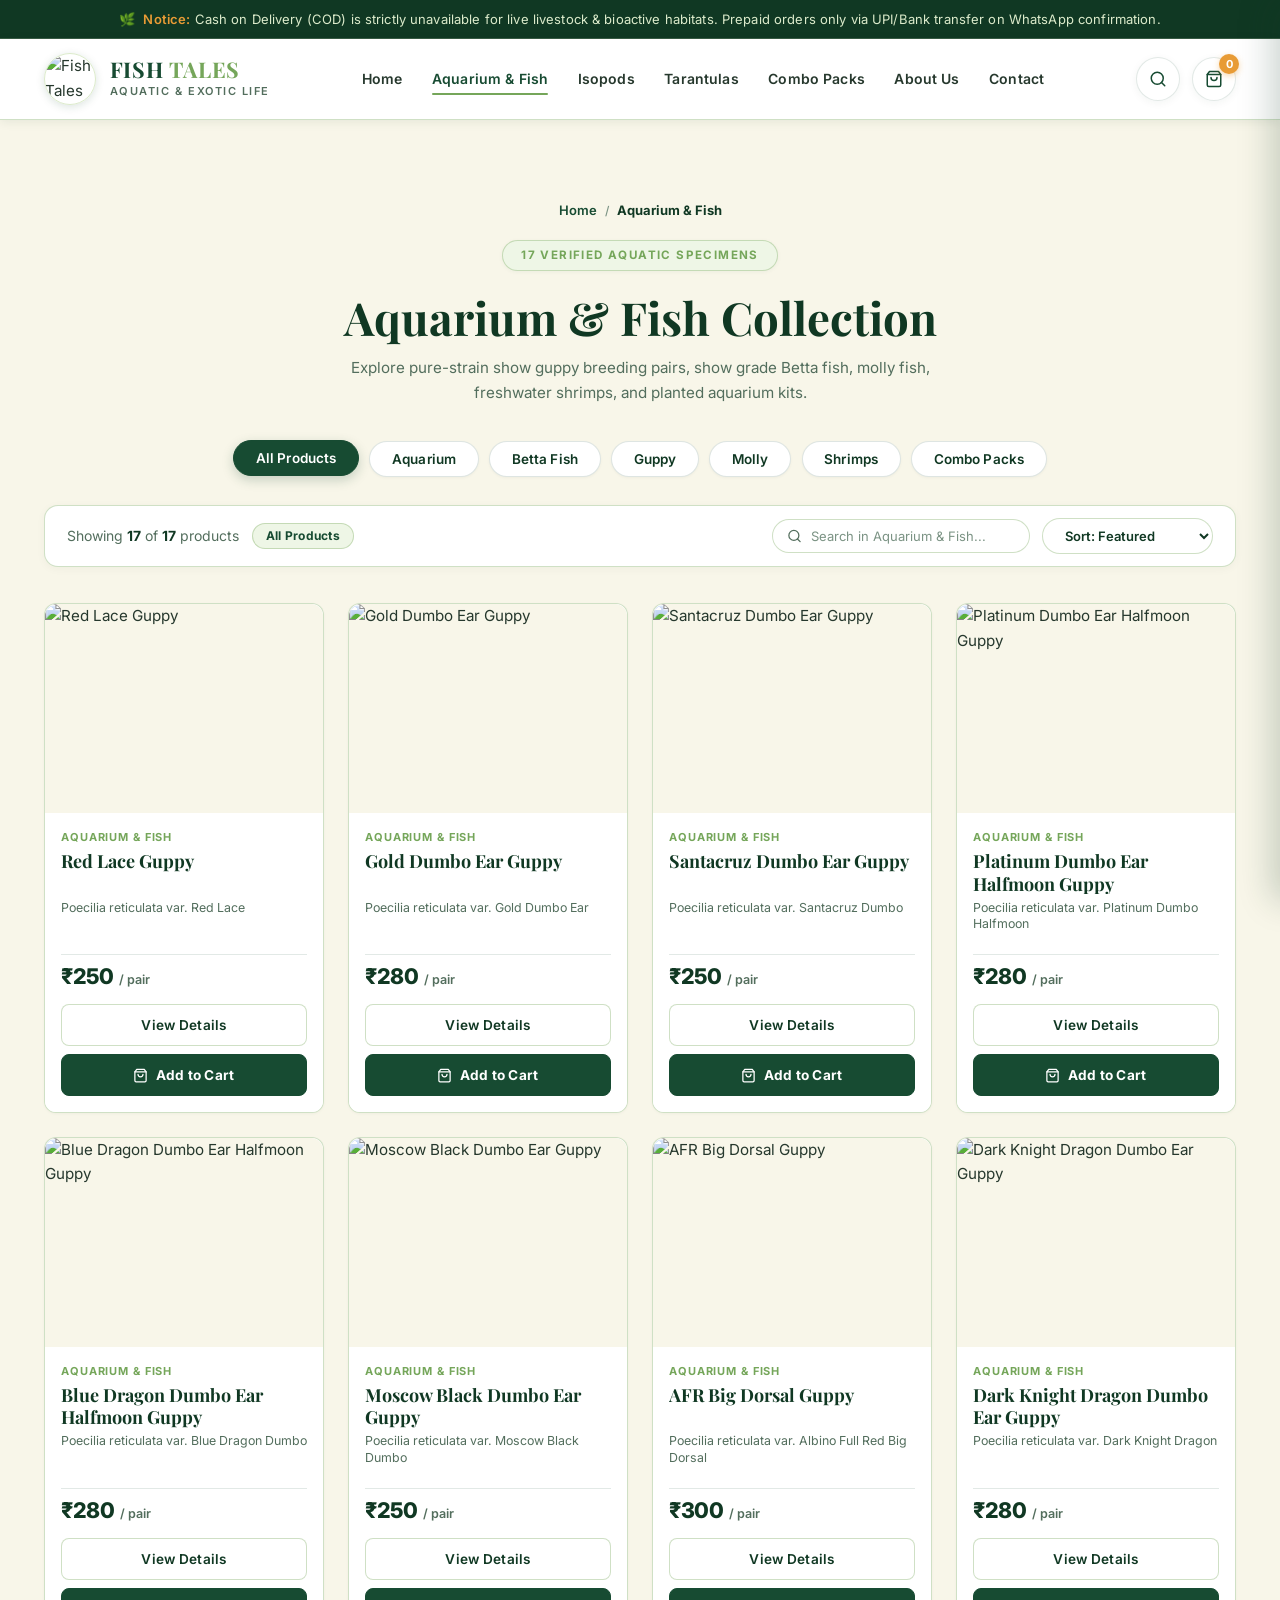
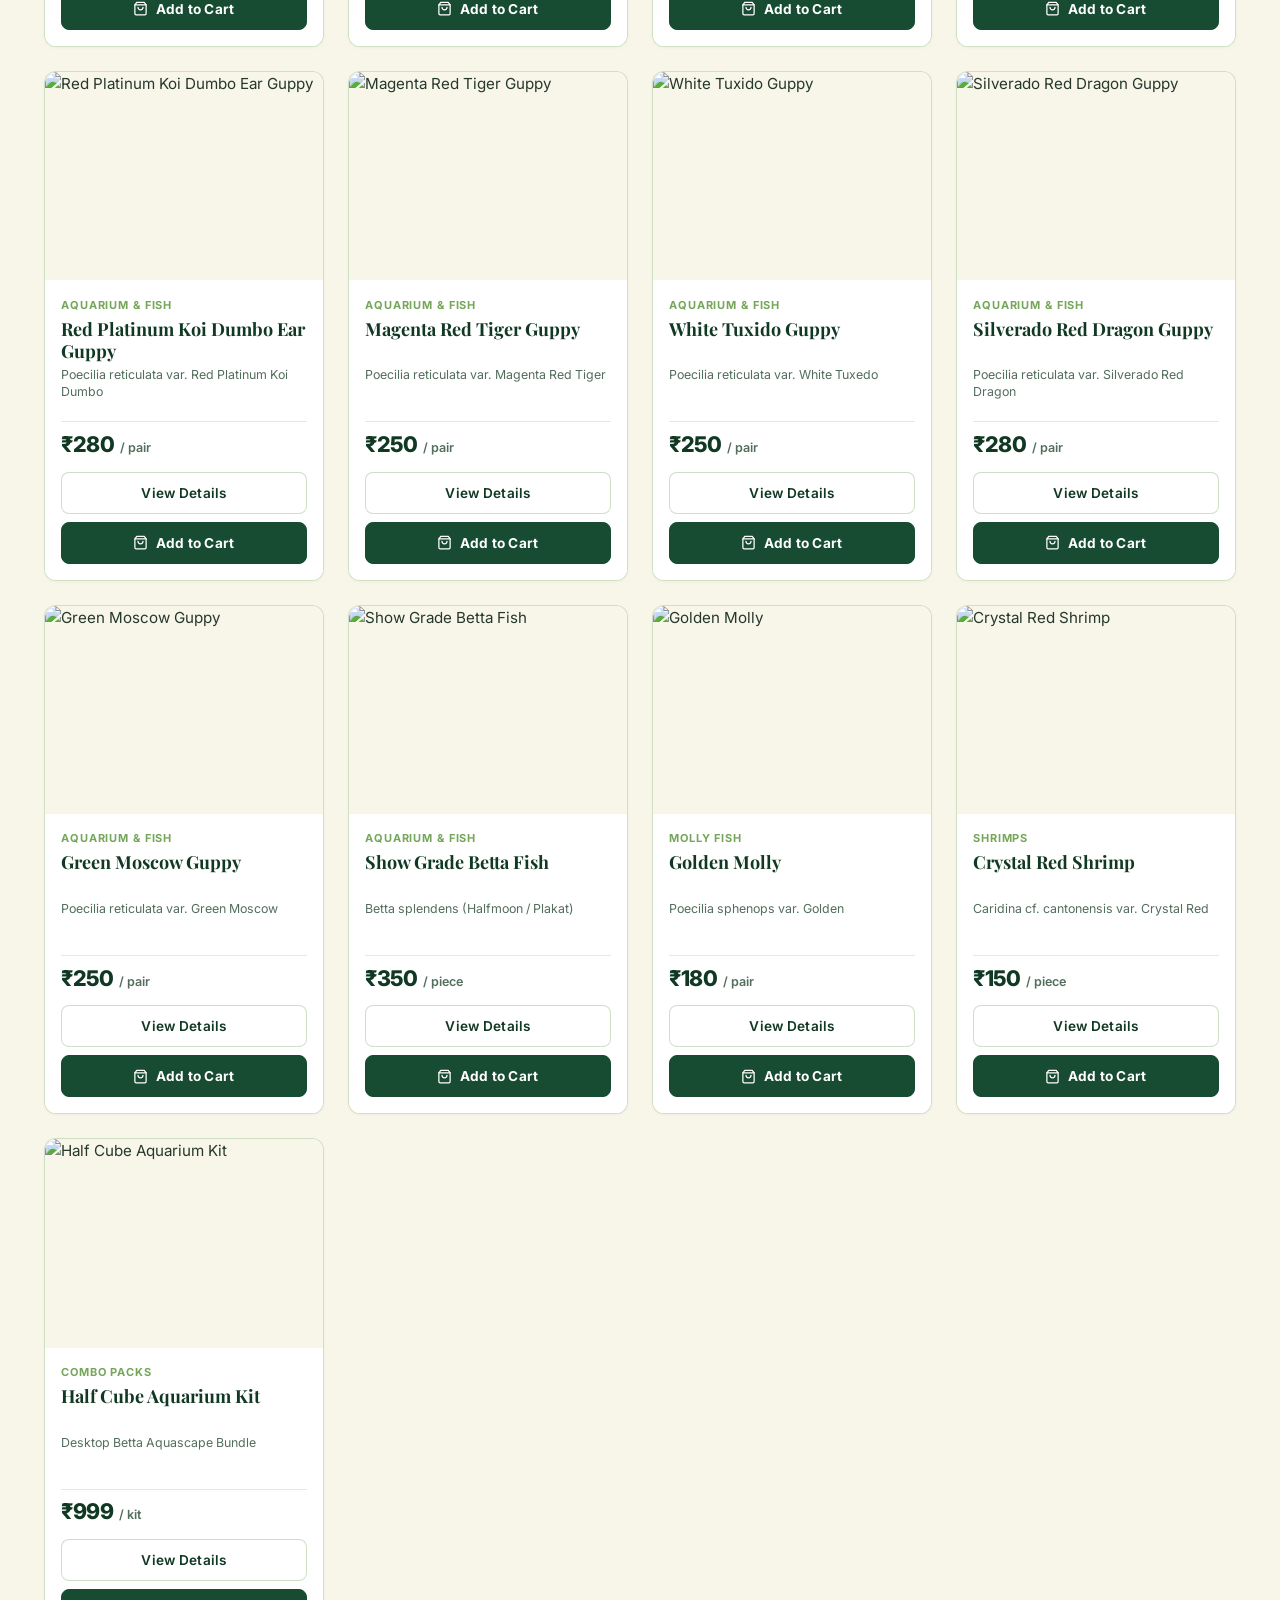
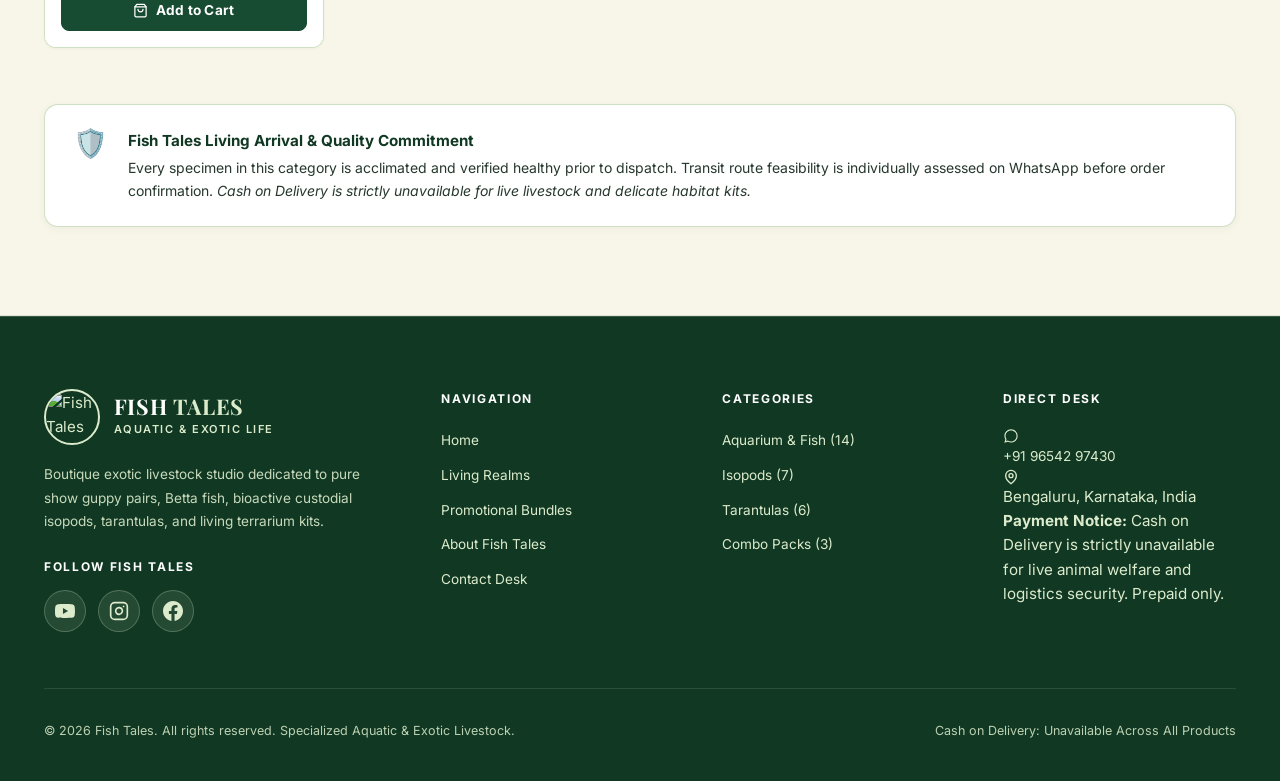
==== commit aeaafe37: "refactor: format HTML files and add test scripts" ====
--- a/aquarium-fish.html
+++ b/aquarium-fish.html
@@ -1,29 +1,36 @@
 <!DOCTYPE html>
 <html lang="en">
+
 <head>
   <meta charset="UTF-8">
   <meta name="viewport" content="width=device-width, initial-scale=1.0">
   <title>Aquarium & Fish — Pure Guppy Strains, Betta & Aquariums | Fish Tales</title>
-  <meta name="description" content="Explore pure strain show guppy varieties, Show Grade Betta fish, and planted desktop aquarium kits at Fish Tales. Verified prices and live arrival guarantee.">
+  <meta name="description"
+    content="Explore pure strain show guppy varieties, Show Grade Betta fish, and planted desktop aquarium kits at Fish Tales. Verified prices and live arrival guarantee.">
   <meta name="theme-color" content="#174B32">
 
   <!-- Favicon / Official Mascot Logo -->
-  <link rel="icon" type="image/png" href="https://res.cloudinary.com/pv8lnpft/image/upload/v1794776392/40e097e2-b06a-4e06-add4-0ffa7c8e154d.png">
+  <link rel="icon" type="image/png"
+    href="https://res.cloudinary.com/pv8lnpft/image/upload/v1794776392/40e097e2-b06a-4e06-add4-0ffa7c8e154d.png">
 
   <!-- Google Fonts: Playfair Display + Inter -->
   <link rel="preconnect" href="https://fonts.googleapis.com">
   <link rel="preconnect" href="https://fonts.gstatic.com" crossorigin>
-  <link href="https://fonts.googleapis.com/css2?family=Playfair+Display:ital,wght@0,500;0,600;0,700;1,400;1,600&family=Inter:wght@300;400;500;600;700&display=swap" rel="stylesheet">
+  <link
+    href="https://fonts.googleapis.com/css2?family=Playfair+Display:ital,wght@0,500;0,600;0,700;1,400;1,600&family=Inter:wght@300;400;500;600;700&display=swap"
+    rel="stylesheet">
 
   <!-- Shared Botanical Stylesheet -->
   <link rel="stylesheet" href="style.css">
 </head>
+
 <body data-page-category="aquarium">
 
   <!-- Top Announcement Bar: COD Notice -->
   <aside class="cod-banner" role="alert">
     <span>🌿</span>
-    <span><strong>Notice:</strong> Cash on Delivery (COD) is strictly unavailable for live livestock &amp; bioactive habitats. Prepaid orders only via UPI/Bank transfer on WhatsApp confirmation.</span>
+    <span><strong>Notice:</strong> Cash on Delivery (COD) is strictly unavailable for live livestock &amp; bioactive
+      habitats. Prepaid orders only via UPI/Bank transfer on WhatsApp confirmation.</span>
   </aside>
 
   <!-- ============================================================
@@ -33,7 +40,8 @@
     <nav class="nav-container" aria-label="Main Navigation">
       <!-- Official Brand Logo -->
       <a href="index.html" class="nav-brand" aria-label="Fish Tales Home">
-        <img src="https://res.cloudinary.com/pv8lnpft/image/upload/v1794776392/40e097e2-b06a-4e06-add4-0ffa7c8e154d.png" alt="Fish Tales Official Mascot Logo" class="brand-logo-img">
+        <img src="https://res.cloudinary.com/pv8lnpft/image/upload/v1794776392/40e097e2-b06a-4e06-add4-0ffa7c8e154d.png"
+          alt="Fish Tales Official Mascot Logo" class="brand-logo-img">
         <div class="logo-title">
           <span class="logo-main">FISH <span class="logo-accent">TALES</span></span>
           <span class="logo-sub">Aquatic &amp; Exotic Life</span>
@@ -54,27 +62,39 @@
       <!-- Right Action Controls -->
       <div class="nav-actions">
         <!-- Live Search Trigger -->
-        <button class="nav-action-btn" onclick="openSearchOverlay()" aria-label="Search catalogue" title="Search catalogue">
-          <svg width="18" height="18" viewBox="0 0 24 24" fill="none" stroke="currentColor" stroke-width="2" stroke-linecap="round" stroke-linejoin="round">
-            <circle cx="11" cy="11" r="8"/><path d="m21 21-4.3-4.3"/>
+        <button class="nav-action-btn" onclick="openSearchOverlay()" aria-label="Search catalogue"
+          title="Search catalogue">
+          <svg width="18" height="18" viewBox="0 0 24 24" fill="none" stroke="currentColor" stroke-width="2"
+            stroke-linecap="round" stroke-linejoin="round">
+            <circle cx="11" cy="11" r="8" />
+            <path d="m21 21-4.3-4.3" />
           </svg>
         </button>
 
         <!-- Cart Drawer Trigger -->
         <button class="nav-action-btn" onclick="toggleCartDrawer()" aria-label="Shopping Cart" title="Shopping Cart">
-          <svg width="18" height="18" viewBox="0 0 24 24" fill="none" stroke="currentColor" stroke-width="2" stroke-linecap="round" stroke-linejoin="round">
-            <path d="M6 2 3 6v14a2 2 0 0 0 2 2h14a2 2 0 0 0 2-2V6l-3-4Z"/><path d="M3 6h18"/><path d="M16 10a4 4 0 0 1-8 0"/>
+          <svg width="18" height="18" viewBox="0 0 24 24" fill="none" stroke="currentColor" stroke-width="2"
+            stroke-linecap="round" stroke-linejoin="round">
+            <path d="M6 2 3 6v14a2 2 0 0 0 2 2h14a2 2 0 0 0 2-2V6l-3-4Z" />
+            <path d="M3 6h18" />
+            <path d="M16 10a4 4 0 0 1-8 0" />
           </svg>
           <span class="cart-counter" id="cartCount">0</span>
         </button>
 
         <!-- Mobile Hamburger Toggle -->
-        <button type="button" class="hamburger-btn" id="hamburger" aria-label="Toggle navigation menu" aria-controls="navMenu" aria-expanded="false">
-          <svg class="icon-hamburger" width="22" height="22" viewBox="0 0 24 24" fill="none" stroke="currentColor" stroke-width="2" stroke-linecap="round" stroke-linejoin="round">
-            <line x1="3" y1="12" x2="21" y2="12"/><line x1="3" y1="6" x2="21" y2="6"/><line x1="3" y1="18" x2="21" y2="18"/>
-          </svg>
-          <svg class="icon-close" width="22" height="22" viewBox="0 0 24 24" fill="none" stroke="currentColor" stroke-width="2.5" stroke-linecap="round" stroke-linejoin="round">
-            <line x1="18" y1="6" x2="6" y2="18"/><line x1="6" y1="6" x2="18" y2="18"/>
+        <button type="button" class="hamburger-btn" id="hamburger" aria-label="Toggle navigation menu"
+          aria-controls="navMenu" aria-expanded="false">
+          <svg class="icon-hamburger" width="22" height="22" viewBox="0 0 24 24" fill="none" stroke="currentColor"
+            stroke-width="2" stroke-linecap="round" stroke-linejoin="round">
+            <line x1="3" y1="12" x2="21" y2="12" />
+            <line x1="3" y1="6" x2="21" y2="6" />
+            <line x1="3" y1="18" x2="21" y2="18" />
+          </svg>
+          <svg class="icon-close" width="22" height="22" viewBox="0 0 24 24" fill="none" stroke="currentColor"
+            stroke-width="2.5" stroke-linecap="round" stroke-linejoin="round">
+            <line x1="18" y1="6" x2="6" y2="18" />
+            <line x1="6" y1="6" x2="18" y2="18" />
           </svg>
         </button>
       </div>
@@ -97,30 +117,38 @@
         <header class="catalogue-header text-center">
           <div class="catalogue-eyebrow-pill">17 VERIFIED AQUATIC SPECIMENS</div>
           <h1 class="catalogue-title">Aquarium &amp; Fish Collection</h1>
-          <p class="catalogue-subtitle">Explore pure-strain show guppy breeding pairs, show grade Betta fish, molly fish, freshwater shrimps, and planted aquarium kits.</p>
+          <p class="catalogue-subtitle">Explore pure-strain show guppy breeding pairs, show grade Betta fish, molly
+            fish, freshwater shrimps, and planted aquarium kits.</p>
         </header>
 
         <!-- Category Filter Pills Switcher (Aquarium & Fish Filters) -->
         <div class="filter-pills-row" role="tablist" aria-label="Aquarium &amp; Fish Categories">
-          <button type="button" class="filter-pill filter-tab active" data-filter="all" data-category="all" onclick="filterAquariumCategory('all')">
+          <button type="button" class="filter-pill filter-tab active" data-filter="all" data-category="all"
+            onclick="filterAquariumCategory('all')">
             All Products
           </button>
-          <button type="button" class="filter-pill filter-tab" data-filter="aquarium" data-category="aquarium" onclick="filterAquariumCategory('aquarium')">
+          <button type="button" class="filter-pill filter-tab" data-filter="aquarium" data-category="aquarium"
+            onclick="filterAquariumCategory('aquarium')">
             Aquarium
           </button>
-          <button type="button" class="filter-pill filter-tab" data-filter="betta" data-category="betta" onclick="filterAquariumCategory('betta')">
+          <button type="button" class="filter-pill filter-tab" data-filter="betta" data-category="betta"
+            onclick="filterAquariumCategory('betta')">
             Betta Fish
           </button>
-          <button type="button" class="filter-pill filter-tab" data-filter="guppy" data-category="guppy" onclick="filterAquariumCategory('guppy')">
+          <button type="button" class="filter-pill filter-tab" data-filter="guppy" data-category="guppy"
+            onclick="filterAquariumCategory('guppy')">
             Guppy
           </button>
-          <button type="button" class="filter-pill filter-tab" data-filter="molly" data-category="molly" onclick="filterAquariumCategory('molly')">
+          <button type="button" class="filter-pill filter-tab" data-filter="molly" data-category="molly"
+            onclick="filterAquariumCategory('molly')">
             Molly
           </button>
-          <button type="button" class="filter-pill filter-tab" data-filter="shrimps" data-category="shrimps" onclick="filterAquariumCategory('shrimps')">
+          <button type="button" class="filter-pill filter-tab" data-filter="shrimps" data-category="shrimps"
+            onclick="filterAquariumCategory('shrimps')">
             Shrimps
           </button>
-          <button type="button" class="filter-pill filter-tab" data-filter="combos" data-category="combos" onclick="filterAquariumCategory('combos')">
+          <button type="button" class="filter-pill filter-tab" data-filter="combos" data-category="combos"
+            onclick="filterAquariumCategory('combos')">
             Combo Packs
           </button>
         </div>
@@ -129,17 +157,21 @@
         <div class="catalogue-toolbar">
           <!-- LEFT SIDE: Product Count + Active Category Indicator -->
           <div class="toolbar-left">
-            <span id="resultCount" class="results-count">Showing <strong>17</strong> of <strong>17</strong> products</span>
+            <span id="resultCount" class="results-count">Showing <strong>17</strong> of <strong>17</strong>
+              products</span>
             <span class="active-category-badge" id="activeCategoryIndicator">All Products</span>
           </div>
 
           <!-- RIGHT SIDE: Search Input with Icon + Sort Dropdown -->
           <div class="toolbar-right">
             <div class="search-input-wrap">
-              <svg width="15" height="15" viewBox="0 0 24 24" fill="none" stroke="currentColor" stroke-width="2" stroke-linecap="round" stroke-linejoin="round">
-                <circle cx="11" cy="11" r="8"/><path d="m21 21-4.3-4.3"/>
+              <svg width="15" height="15" viewBox="0 0 24 24" fill="none" stroke="currentColor" stroke-width="2"
+                stroke-linecap="round" stroke-linejoin="round">
+                <circle cx="11" cy="11" r="8" />
+                <path d="m21 21-4.3-4.3" />
               </svg>
-              <input type="text" id="catalogSearch" class="search-input-pill" placeholder="Search in Aquarium & Fish..." oninput="handleCatalogSearch(this.value)">
+              <input type="text" id="catalogSearch" class="search-input-pill" placeholder="Search in Aquarium & Fish..."
+                oninput="handleCatalogSearch(this.value)">
             </div>
 
             <div class="sort-select-wrap">
@@ -159,11 +191,16 @@
         </div>
 
         <!-- Livestock Quality & Policy Card -->
-        <div style="margin-top: 3.5rem; padding: 1.5rem 1.75rem; background: #FFFFFF; border: 1px solid var(--border-leaf); border-radius: 14px; display: flex; align-items: flex-start; gap: 1.25rem; box-shadow: var(--shadow-sm);">
+        <div
+          style="margin-top: 3.5rem; padding: 1.5rem 1.75rem; background: #FFFFFF; border: 1px solid var(--border-leaf); border-radius: 14px; display: flex; align-items: flex-start; gap: 1.25rem; box-shadow: var(--shadow-sm);">
           <div style="font-size: 1.75rem; line-height: 1;">🛡️</div>
           <div style="font-size: 0.875rem; line-height: 1.6; color: var(--text-body);">
-            <strong style="color: var(--color-primary-dark); font-size: 0.95rem; display: block; margin-bottom: 0.25rem;">Fish Tales Living Arrival &amp; Quality Commitment</strong>
-            Every specimen in this category is acclimated and verified healthy prior to dispatch. Transit route feasibility is individually assessed on WhatsApp before order confirmation. <em>Cash on Delivery is strictly unavailable for live livestock and delicate habitat kits.</em>
+            <strong
+              style="color: var(--color-primary-dark); font-size: 0.95rem; display: block; margin-bottom: 0.25rem;">Fish
+              Tales Living Arrival &amp; Quality Commitment</strong>
+            Every specimen in this category is acclimated and verified healthy prior to dispatch. Transit route
+            feasibility is individually assessed on WhatsApp before order confirmation. <em>Cash on Delivery is strictly
+              unavailable for live livestock and delicate habitat kits.</em>
           </div>
         </div>
       </div>
@@ -176,15 +213,48 @@
       <div class="footer-grid">
         <div class="footer-brand">
           <div class="footer-logo-wrap">
-            <img src="https://res.cloudinary.com/pv8lnpft/image/upload/v1794776392/40e097e2-b06a-4e06-add4-0ffa7c8e154d.png" alt="Fish Tales Official Mascot Logo" class="footer-logo-img">
+            <img
+              src="https://res.cloudinary.com/pv8lnpft/image/upload/v1794776392/40e097e2-b06a-4e06-add4-0ffa7c8e154d.png"
+              alt="Fish Tales Official Mascot Logo" class="footer-logo-img">
             <div class="logo-title">
-              <span class="logo-main" style="color:#FFFFFF;">FISH <span class="logo-accent" style="color:var(--color-mint);">TALES</span></span>
+              <span class="logo-main" style="color:#FFFFFF;">FISH <span class="logo-accent"
+                  style="color:var(--color-mint);">TALES</span></span>
               <span class="logo-sub" style="color:var(--color-mint);">Aquatic &amp; Exotic Life</span>
             </div>
           </div>
           <p class="footer-desc">
-            Boutique exotic livestock studio dedicated to pure show guppy pairs, Betta fish, bioactive custodial isopods, tarantulas, and living terrarium kits.
+            Boutique exotic livestock studio dedicated to pure show guppy pairs, Betta fish, bioactive custodial
+            isopods, tarantulas, and living terrarium kits.
           </p>
+          <div class="footer-social-section">
+            <h4 class="footer-col-title footer-social-title">Follow Fish Tales</h4>
+            <div class="footer-social-links">
+              <a href="https://youtube.com/@fishtales__1?si=zSvzHKCZ6J3ARKKo" target="_blank" rel="noopener noreferrer"
+                class="footer-social-btn" aria-label="Follow Fish Tales on YouTube" title="Fish Tales on YouTube">
+                <svg width="20" height="20" viewBox="0 0 24 24" fill="currentColor">
+                  <path
+                    d="M23.498 6.186a3.016 3.016 0 0 0-2.122-2.136C19.505 3.545 12 3.545 12 3.545s-7.505 0-9.377.505A3.017 3.017 0 0 0 .502 6.186C0 8.07 0 12 0 12s0 3.93.502 5.814a3.016 3.016 0 0 0 2.122 2.136c1.871.505 9.376.505 9.376.505s7.505 0 9.377-.505a3.015 3.015 0 0 0 2.122-2.136C24 15.93 24 12 24 12s0-3.93-.502-5.814zM9.545 15.568V8.432L15.818 12l-6.273 3.568z" />
+                </svg>
+              </a>
+              <a href="https://www.instagram.com/fishtalesssss?psln=MWVmMjZsdDJxejEwMQ==" target="_blank"
+                rel="noopener noreferrer" class="footer-social-btn" aria-label="Follow Fish Tales on Instagram"
+                title="Fish Tales on Instagram">
+                <svg width="20" height="20" viewBox="0 0 24 24" fill="none" stroke="currentColor" stroke-width="2"
+                  stroke-linecap="round" stroke-linejoin="round">
+                  <rect x="2" y="2" width="20" height="20" rx="5" ry="5" />
+                  <path d="M16 11.37A4 4 0 1 1 12.63 8 4 4 0 0 1 16 11.37z" />
+                  <line x1="17.5" y1="6.5" x2="17.51" y2="6.5" />
+                </svg>
+              </a>
+              <a href="https://www.facebook.com/share/1QX5z9KkRQ/" target="_blank" rel="noopener noreferrer"
+                class="footer-social-btn" aria-label="Follow Fish Tales on Facebook" title="Fish Tales on Facebook">
+                <svg width="20" height="20" viewBox="0 0 24 24" fill="currentColor">
+                  <path
+                    d="M24 12.073c0-6.627-5.373-12-12-12s-12 5.373-12 12c0 5.99 4.388 10.954 10.125 11.854v-8.385H7.078v-3.47h3.047V9.43c0-3.007 1.792-4.669 4.533-4.669 1.312 0 2.686.235 2.686.235v2.953H15.83c-1.491 0-1.956.925-1.956 1.874v2.25h3.328l-.532 3.47h-2.796v8.385C19.612 23.027 24 18.062 24 12.073z" />
+                </svg>
+              </a>
+            </div>
+          </div>
         </div>
 
         <div>
@@ -211,15 +281,22 @@
         <div>
           <h4 class="footer-col-title">Direct Desk</h4>
           <div class="footer-contact-item">
-            <svg width="16" height="16" viewBox="0 0 24 24" fill="currentColor"><path d="M12.04 2C6.58 2 2.13 6.45 2.13 11.91C2.13 13.66 2.59 15.36 3.45 16.86L2.05 22L7.3 20.62C8.75 21.41 10.38 21.83 12.04 21.83C17.5 21.83 21.95 17.38 21.95 11.92C21.95 9.27 20.92 6.78 19.05 4.91C17.18 3.03 14.69 2 12.04 2ZM12.05 20.16C10.57 20.16 9.12 19.76 7.85 19.01L7.55 18.83L4.44 19.65L5.27 16.62L5.07 16.31C4.24 14.99 3.81 13.47 3.81 11.91C3.81 7.37 7.5 3.68 12.05 3.68C14.25 3.68 16.31 4.54 17.87 6.1C19.42 7.66 20.28 9.72 20.28 11.92C20.28 16.46 16.59 20.16 12.05 20.16Z"/></svg>
+            <svg width="16" height="16" viewBox="0 0 24 24" fill="currentColor">
+              <path
+                d="M12.04 2C6.58 2 2.13 6.45 2.13 11.91C2.13 13.66 2.59 15.36 3.45 16.86L2.05 22L7.3 20.62C8.75 21.41 10.38 21.83 12.04 21.83C17.5 21.83 21.95 17.38 21.95 11.92C21.95 9.27 20.92 6.78 19.05 4.91C17.18 3.03 14.69 2 12.04 2ZM12.05 20.16C10.57 20.16 9.12 19.76 7.85 19.01L7.55 18.83L4.44 19.65L5.27 16.62L5.07 16.31C4.24 14.99 3.81 13.47 3.81 11.91C3.81 7.37 7.5 3.68 12.05 3.68C14.25 3.68 16.31 4.54 17.87 6.1C19.42 7.66 20.28 9.72 20.28 11.92C20.28 16.46 16.59 20.16 12.05 20.16Z" />
+            </svg>
             <a href="https://wa.me/919654297430" target="_blank" rel="noopener" class="footer-link">+91 96542 97430</a>
           </div>
           <div class="footer-contact-item">
-            <svg width="16" height="16" viewBox="0 0 24 24" fill="none" stroke="currentColor" stroke-width="2"><path d="M20 10c0 6-8 12-8 12s-8-6-8-12a8 8 0 0 1 16 0Z"/><circle cx="12" cy="10" r="3"/></svg>
+            <svg width="16" height="16" viewBox="0 0 24 24" fill="none" stroke="currentColor" stroke-width="2">
+              <path d="M20 10c0 6-8 12-8 12s-8-6-8-12a8 8 0 0 1 16 0Z" />
+              <circle cx="12" cy="10" r="3" />
+            </svg>
             <span>Bengaluru, Karnataka, India</span>
           </div>
           <div class="footer-policy-box">
-            <strong>Payment Notice:</strong> Cash on Delivery is strictly unavailable for live animal welfare and logistics security. Prepaid only.
+            <strong>Payment Notice:</strong> Cash on Delivery is strictly unavailable for live animal welfare and
+            logistics security. Prepaid only.
           </div>
         </div>
       </div>
@@ -236,11 +313,18 @@
   <aside class="cart-drawer" id="cartDrawer" aria-label="Shopping Cart Drawer">
     <div class="cart-drawer-header">
       <h3 class="cart-drawer-title">
-        <svg width="20" height="20" viewBox="0 0 24 24" fill="none" stroke="currentColor" stroke-width="2"><path d="M6 2 3 6v14a2 2 0 0 0 2 2h14a2 2 0 0 0 2-2V6l-3-4Z"/><path d="M3 6h18"/><path d="M16 10a4 4 0 0 1-8 0"/></svg>
+        <svg width="20" height="20" viewBox="0 0 24 24" fill="none" stroke="currentColor" stroke-width="2">
+          <path d="M6 2 3 6v14a2 2 0 0 0 2 2h14a2 2 0 0 0 2-2V6l-3-4Z" />
+          <path d="M3 6h18" />
+          <path d="M16 10a4 4 0 0 1-8 0" />
+        </svg>
         Your Living Order
       </h3>
       <button class="cart-drawer-close" onclick="closeCartDrawer()" aria-label="Close cart drawer">
-        <svg width="18" height="18" viewBox="0 0 24 24" fill="none" stroke="currentColor" stroke-width="2"><line x1="18" y1="6" x2="6" y2="18"/><line x1="6" y1="6" x2="18" y2="18"/></svg>
+        <svg width="18" height="18" viewBox="0 0 24 24" fill="none" stroke="currentColor" stroke-width="2">
+          <line x1="18" y1="6" x2="6" y2="18" />
+          <line x1="6" y1="6" x2="18" y2="18" />
+        </svg>
       </button>
     </div>
 
@@ -250,7 +334,8 @@
 
     <div class="cart-drawer-footer">
       <div class="cart-cod-reminder">
-        ⚠️ <strong>Notice:</strong> Cash on Delivery is strictly unavailable. Orders are prepaid via UPI/Bank transfer upon WhatsApp confirmation.
+        ⚠️ <strong>Notice:</strong> Cash on Delivery is strictly unavailable. Orders are prepaid via UPI/Bank transfer
+        upon WhatsApp confirmation.
       </div>
       <div class="cart-summary-row">
         <span>Order Total</span>
@@ -269,7 +354,10 @@
   <div class="modal-backdrop" id="productModal" onclick="handleModalBackdropClick(event)">
     <div class="modal-dialog" id="modalDialog">
       <button class="modal-close-btn" onclick="closeProductModal()" aria-label="Close product modal">
-        <svg width="18" height="18" viewBox="0 0 24 24" fill="none" stroke="currentColor" stroke-width="2"><line x1="18" y1="6" x2="6" y2="18"/><line x1="6" y1="6" x2="18" y2="18"/></svg>
+        <svg width="18" height="18" viewBox="0 0 24 24" fill="none" stroke="currentColor" stroke-width="2">
+          <line x1="18" y1="6" x2="6" y2="18" />
+          <line x1="6" y1="6" x2="18" y2="18" />
+        </svg>
       </button>
       <div id="modalContent" style="display:contents;">
         <!-- Injected dynamically by openProductModal(id) in script.js -->
@@ -278,10 +366,14 @@
   </div>
 
   <!-- 6b. Checkout & Delivery Details Modal (Shared) -->
-  <div class="modal-backdrop checkout-backdrop" id="checkoutModal" onclick="handleCheckoutModalBackdropClick(event)" role="dialog" aria-modal="true" aria-labelledby="checkoutModalTitle">
+  <div class="modal-backdrop checkout-backdrop" id="checkoutModal" onclick="handleCheckoutModalBackdropClick(event)"
+    role="dialog" aria-modal="true" aria-labelledby="checkoutModalTitle">
     <div class="modal-dialog checkout-dialog" id="checkoutDialog">
       <button class="modal-close-btn" onclick="closeCheckoutModal()" aria-label="Close checkout modal">
-        <svg width="18" height="18" viewBox="0 0 24 24" fill="none" stroke="currentColor" stroke-width="2"><line x1="18" y1="6" x2="6" y2="18"/><line x1="6" y1="6" x2="18" y2="18"/></svg>
+        <svg width="18" height="18" viewBox="0 0 24 24" fill="none" stroke="currentColor" stroke-width="2">
+          <line x1="18" y1="6" x2="6" y2="18" />
+          <line x1="6" y1="6" x2="18" y2="18" />
+        </svg>
       </button>
       <div id="checkoutContent">
         <!-- Dynamically rendered by script.js -->
@@ -295,12 +387,29 @@
       <div class="search-overlay-header">
         <h3 class="search-overlay-title">Search Living Catalogue</h3>
         <button class="search-overlay-close" onclick="closeSearchOverlay()" aria-label="Close search">
-          <svg width="18" height="18" viewBox="0 0 24 24" fill="none" stroke="currentColor" stroke-width="2"><line x1="18" y1="6" x2="6" y2="18"/><line x1="6" y1="6" x2="18" y2="18"/></svg>
+          <svg width="18" height="18" viewBox="0 0 24 24" fill="none" stroke="currentColor" stroke-width="2">
+            <line x1="18" y1="6" x2="6" y2="18" />
+            <line x1="6" y1="6" x2="18" y2="18" />
+          </svg>
         </button>
       </div>
 
       <div class="search-overlay-bar">
-        <input type="text" id="searchOverlayInput" placeholder="Type species name, strain or kit..." oninput="handleOverlaySearch(this.value)" autocomplete="off">
+        <svg class="search-bar-icon" width="20" height="20" viewBox="0 0 24 24" fill="none" stroke="currentColor"
+          stroke-width="2" stroke-linecap="round" stroke-linejoin="round">
+          <circle cx="11" cy="11" r="8" />
+          <path d="m21 21-4.3-4.3" />
+        </svg>
+        <input type="text" id="searchOverlayInput" placeholder="Search fish, isopods, tarantulas..."
+          oninput="handleOverlaySearch(this.value)" autocomplete="off">
+        <button type="button" class="search-overlay-clear" id="searchOverlayClear" onclick="clearSearchOverlayInput()"
+          aria-label="Clear search" title="Clear search">
+          <svg width="16" height="16" viewBox="0 0 24 24" fill="none" stroke="currentColor" stroke-width="2"
+            stroke-linecap="round" stroke-linejoin="round">
+            <line x1="18" y1="6" x2="6" y2="18" />
+            <line x1="6" y1="6" x2="18" y2="18" />
+          </svg>
+        </button>
       </div>
 
       <div class="search-overlay-results" id="searchOverlayResults">
@@ -315,4 +424,5 @@
   <!-- Master JavaScript Engine -->
   <script src="script.js"></script>
 </body>
+
 </html>
--- a/style.css
+++ b/style.css
@@ -248,11 +248,13 @@
   border-radius: 50%;
   box-shadow: 0 2px 8px rgba(23, 75, 50, 0.15);
   border: 1px solid var(--border-mint);
-  transition: transform var(--trans-base);
-}
-
-.nav-brand:hover .brand-logo-img {
+  transition: transform 300ms ease, filter 300ms ease;
+}
+
+.nav-brand:hover .brand-logo-img,
+.brand-logo-img:hover {
   transform: scale(1.04);
+  filter: grayscale(0%);
 }
 
 .logo-title {
@@ -833,6 +835,138 @@
   color: #FFFFFF !important;
 }
 
+/* ── 7B. Social Media Stats Capsule (Community) ───────── */
+.social-stats-section {
+  background-color: var(--color-primary-dark);
+  padding: 2.25rem 0;
+  border-bottom: 1px solid rgba(220, 235, 203, 0.15);
+}
+
+.social-stats-wrapper {
+  display: flex;
+  flex-direction: column;
+  align-items: center;
+  justify-content: center;
+  text-align: center;
+}
+
+.social-stats-heading {
+  font-family: var(--font-sans);
+  font-size: 0.78rem;
+  font-weight: 700;
+  letter-spacing: 0.16em;
+  text-transform: uppercase;
+  color: var(--color-mint);
+  margin-bottom: 1rem;
+  opacity: 0.95;
+}
+
+.social-stats-capsule {
+  max-width: 740px;
+  width: 100%;
+  margin: 0 auto;
+  background-color: rgba(220, 235, 203, 0.08);
+  border: 1px solid rgba(220, 235, 203, 0.22);
+  border-radius: var(--radius-full);
+  padding: 0.75rem 1.75rem;
+  display: flex;
+  align-items: center;
+  justify-content: space-between;
+  box-shadow: 0 4px 20px rgba(0, 0, 0, 0.2);
+  box-sizing: border-box;
+  transition: border-color var(--trans-fast);
+}
+
+.social-stats-capsule:hover {
+  border-color: rgba(220, 235, 203, 0.4);
+}
+
+.social-stat-item {
+  display: flex;
+  align-items: center;
+  justify-content: center;
+  gap: 0.85rem;
+  text-decoration: none;
+  flex: 1;
+  padding: 0.5rem 1rem;
+  border-radius: var(--radius-full);
+  transition: all var(--trans-fast);
+  cursor: pointer;
+  -webkit-tap-highlight-color: transparent;
+}
+
+.social-stat-item:hover {
+  background-color: rgba(220, 235, 203, 0.12);
+  transform: translateY(-2px);
+}
+
+.social-stat-item:active {
+  transform: scale(0.97);
+  background-color: rgba(220, 235, 203, 0.18);
+}
+
+.social-stat-icon {
+  width: 38px;
+  height: 38px;
+  border-radius: 50%;
+  background-color: rgba(220, 235, 203, 0.12);
+  color: var(--color-mint);
+  display: flex;
+  align-items: center;
+  justify-content: center;
+  flex-shrink: 0;
+  transition: all var(--trans-fast);
+}
+
+.social-stat-item:hover .social-stat-icon {
+  background-color: var(--color-mint);
+  color: var(--color-primary-dark);
+  transform: scale(1.08);
+}
+
+.social-stat-icon svg {
+  display: block;
+}
+
+.social-stat-content {
+  display: flex;
+  flex-direction: column;
+  align-items: flex-start;
+  text-align: left;
+}
+
+.social-stat-count {
+  font-family: var(--font-sans);
+  font-size: 1.25rem;
+  font-weight: 700;
+  color: #FFFFFF;
+  line-height: 1.1;
+  transition: color var(--trans-fast);
+}
+
+.social-stat-item:hover .social-stat-count {
+  color: var(--color-mint);
+}
+
+.social-stat-label {
+  font-family: var(--font-sans);
+  font-size: 0.72rem;
+  font-weight: 500;
+  color: var(--color-mint);
+  opacity: 0.85;
+  text-transform: uppercase;
+  letter-spacing: 0.06em;
+  line-height: 1.2;
+  margin-top: 2px;
+}
+
+.social-stat-divider {
+  width: 1px;
+  height: 36px;
+  background-color: rgba(220, 235, 203, 0.2);
+  flex-shrink: 0;
+}
+
 /* ── 8. Category Showcase (4 Pillars) ─────────────────────── */
 .categories-section {
   padding: 5rem 0;
@@ -1727,6 +1861,13 @@
   object-fit: contain;
   border-radius: 50%;
   border: 2px solid var(--color-mint);
+  transition: transform 300ms ease, filter 300ms ease;
+}
+
+.footer-logo-wrap:hover .footer-logo-img,
+.footer-logo-img:hover {
+  transform: scale(1.04);
+  filter: grayscale(0%);
 }
 
 .footer-desc {
@@ -1763,6 +1904,60 @@
 
 .footer-link:hover {
   color: var(--color-orange);
+}
+
+/* Footer Social Media Section */
+.footer-social-section {
+  margin-top: 1.5rem;
+}
+
+.footer-social-title {
+  font-family: var(--font-sans);
+  font-size: 0.75rem;
+  font-weight: 700;
+  letter-spacing: 0.14em;
+  text-transform: uppercase;
+  color: #FFFFFF;
+  margin-bottom: 0.85rem;
+}
+
+.footer-social-links {
+  display: flex;
+  align-items: center;
+  gap: 0.75rem;
+}
+
+.footer-social-btn {
+  width: 42px;
+  height: 42px;
+  border-radius: var(--radius-full);
+  background-color: rgba(220, 235, 203, 0.1);
+  border: 1px solid rgba(220, 235, 203, 0.25);
+  color: var(--color-mint);
+  display: flex;
+  align-items: center;
+  justify-content: center;
+  transition: all var(--trans-fast);
+  text-decoration: none;
+  flex-shrink: 0;
+}
+
+.footer-social-btn:hover {
+  background-color: var(--color-mint);
+  color: var(--color-primary-dark);
+  border-color: var(--color-mint);
+  transform: translateY(-2px);
+  box-shadow: 0 4px 10px rgba(0, 0, 0, 0.2);
+}
+
+.footer-social-btn svg {
+  width: 20px;
+  height: 20px;
+  transition: transform var(--trans-fast);
+}
+
+.footer-social-btn:hover svg {
+  transform: scale(1.1);
 }
 
 .footer-bottom {
@@ -2408,49 +2603,201 @@
 .search-overlay-bar {
   display: flex;
   align-items: center;
-  border-bottom: 2px solid var(--color-primary);
-  padding: 0.5rem 0;
-  margin-bottom: 2rem;
+  gap: 0.75rem;
+  background-color: #FFFFFF;
+  border: 1.5px solid var(--border-leaf);
+  border-radius: var(--radius-sm);
+  padding: 0.65rem 1rem;
+  margin-bottom: 1.75rem;
+  position: relative;
+  box-shadow: 0 2px 6px rgba(16, 56, 35, 0.05);
+  transition: border-color var(--trans-fast), box-shadow var(--trans-fast);
+}
+
+.search-overlay-bar:focus-within {
+  border-color: var(--color-primary);
+  box-shadow: 0 0 0 3px rgba(23, 75, 50, 0.15);
+}
+
+.search-bar-icon {
+  color: var(--color-primary);
+  flex-shrink: 0;
+  display: block;
 }
 
 .search-overlay-bar input {
+  flex: 1;
   width: 100%;
-  font-family: var(--font-serif);
-  font-size: 1.5rem;
+  font-family: var(--font-sans);
+  font-size: 1.05rem;
   background: transparent;
   border: none;
+  outline: none;
   color: var(--color-primary-dark);
+  line-height: 1.4;
+  padding: 0;
 }
 
 .search-overlay-bar input::placeholder {
   color: var(--text-dim);
+  font-family: var(--font-sans);
+  font-size: 1rem;
+}
+
+.search-overlay-clear {
+  width: 30px;
+  height: 30px;
+  border-radius: var(--radius-full);
+  border: none;
+  background-color: rgba(23, 75, 50, 0.08);
+  color: var(--color-primary);
+  display: flex;
+  align-items: center;
+  justify-content: center;
+  cursor: pointer;
+  flex-shrink: 0;
+  opacity: 0;
+  pointer-events: none;
+  transition: all var(--trans-fast);
+}
+
+.search-overlay-clear.visible {
+  opacity: 1;
+  pointer-events: auto;
+}
+
+.search-overlay-clear:hover {
+  background-color: var(--color-primary);
+  color: #FFFFFF;
 }
 
 .search-overlay-results {
-  max-height: 55vh;
+  max-height: 58vh;
   overflow-y: auto;
   display: flex;
   flex-direction: column;
-  gap: 0.75rem;
+  gap: 0.65rem;
+  padding-right: 0.25rem;
 }
 
 .search-result-row {
   display: flex;
   align-items: center;
   justify-content: space-between;
-  padding: 0.85rem 1.15rem;
-  background-color: var(--bg-page);
-  border: 1px solid var(--border-leaf);
+  padding: 0.75rem 1rem;
+  background-color: var(--bg-surface);
+  border: 1px solid var(--border-subtle);
   border-radius: var(--radius-sm);
   cursor: pointer;
   transition: all var(--trans-fast);
 }
 
 .search-result-row:hover {
-  border-color: var(--color-primary);
-  background-color: #FFFFFF;
+  border-color: var(--color-leaf);
+  background-color: var(--bg-mint-tint);
   box-shadow: var(--shadow-sm);
   transform: translateX(3px);
+}
+
+.search-result-left {
+  display: flex;
+  align-items: center;
+  gap: 0.85rem;
+  min-width: 0;
+}
+
+.search-result-thumb {
+  width: 48px;
+  height: 48px;
+  min-width: 48px;
+  min-height: 48px;
+  border-radius: var(--radius-xs);
+  object-fit: cover;
+  border: 1px solid var(--border-leaf);
+  background-color: var(--bg-surface-alt);
+  flex-shrink: 0;
+}
+
+.search-result-info {
+  display: flex;
+  flex-direction: column;
+  min-width: 0;
+  gap: 0.2rem;
+}
+
+.search-result-name {
+  color: var(--color-primary-dark);
+  font-weight: 600;
+  font-size: 0.95rem;
+  white-space: nowrap;
+  overflow: hidden;
+  text-overflow: ellipsis;
+}
+
+.search-result-meta {
+  color: var(--text-muted);
+  font-size: 0.785rem;
+  white-space: nowrap;
+  overflow: hidden;
+  text-overflow: ellipsis;
+}
+
+.search-result-right {
+  text-align: right;
+  flex-shrink: 0;
+  margin-left: 0.75rem;
+}
+
+.search-result-price {
+  color: var(--color-primary);
+  font-weight: 700;
+  font-size: 0.975rem;
+}
+
+.search-result-unit {
+  color: var(--text-muted);
+  font-size: 0.75rem;
+}
+
+.search-overlay-empty,
+.search-overlay-no-results {
+  display: flex;
+  flex-direction: column;
+  align-items: center;
+  justify-content: center;
+  text-align: center;
+  padding: 3rem 1.5rem;
+  width: 100%;
+  margin: 0 auto;
+}
+
+.search-empty-icon {
+  display: block;
+  margin-left: auto;
+  margin-right: auto;
+  align-self: center;
+  margin-bottom: 0.85rem;
+  color: var(--color-leaf);
+  flex-shrink: 0;
+}
+
+.search-empty-title {
+  font-weight: 600;
+  color: var(--color-primary-dark);
+  font-size: 1.05rem;
+  margin-bottom: 0.35rem;
+  text-align: center;
+  width: 100%;
+}
+
+.search-empty-desc {
+  font-size: 0.875rem;
+  color: var(--text-muted);
+  max-width: 380px;
+  margin: 0 auto;
+  line-height: 1.45;
+  text-align: center;
+  width: 100%;
 }
 
 /* ── 18. Toast Notifications ──────────────────────────────── */
@@ -2671,18 +3018,19 @@
     gap: 0.5rem;
     text-decoration: none;
     z-index: 100;
-    max-width: calc(100% - 110px);
+    max-width: calc(100% - 195px);
     pointer-events: auto;
   }
 
   .brand-logo-img {
-    width: 38px;
-    height: 38px;
+    width: 36px;
+    height: 36px;
     object-fit: contain;
     border-radius: 50%;
     flex-shrink: 0;
     box-shadow: 0 2px 6px rgba(23, 75, 50, 0.15);
     border: 1px solid var(--border-mint);
+    filter: none;
   }
 
   .logo-title {
@@ -2718,37 +3066,39 @@
     white-space: nowrap;
   }
 
-  /* RIGHT: Controls container containing only the Shopping Cart */
+  /* RIGHT: Controls container containing Search and Shopping Cart */
   .nav-actions {
     display: flex;
     align-items: center;
     justify-content: flex-end;
-    gap: 0;
+    gap: 0.45rem;
     margin-left: auto;
-  }
-
-  /* Completely remove search icon from mobile header */
-  .nav-actions button[onclick*="openSearchOverlay"],
-  .nav-actions [onclick*="openSearchOverlay"] {
-    display: none !important;
-  }
-
-  /* Shopping Cart action button */
+    z-index: 101;
+  }
+
+  /* Search & Shopping Cart action buttons */
   .nav-action-btn {
-    width: 42px;
-    height: 42px;
-    min-width: 42px;
-    min-height: 42px;
+    width: 38px;
+    height: 38px;
+    min-width: 38px;
+    min-height: 38px;
     border: 1px solid var(--border-subtle);
     border-radius: var(--radius-full);
     background-color: var(--bg-surface);
     color: var(--color-primary);
-    display: flex;
+    display: flex !important;
     align-items: center;
     justify-content: center;
     position: relative;
     overflow: visible;
     cursor: pointer;
+    flex-shrink: 0;
+    box-shadow: 0 1px 3px rgba(16, 56, 35, 0.08);
+  }
+
+  .nav-action-btn:hover {
+    background-color: var(--bg-mint-tint);
+    border-color: var(--color-leaf);
   }
 
   /* LEFT: Hamburger menu icon */
@@ -2758,10 +3108,10 @@
     top: 50%;
     transform: translateY(-50%);
     display: flex;
-    width: 42px;
-    height: 42px;
-    min-width: 42px;
-    min-height: 42px;
+    width: 38px;
+    height: 38px;
+    min-width: 38px;
+    min-height: 38px;
     align-items: center;
     justify-content: center;
     background-color: var(--bg-surface);
@@ -3057,6 +3407,56 @@
     backdrop-filter: blur(4px);
   }
 
+  /* 2B. Social Media Stats Capsule: Mobile Layout */
+  .social-stats-section {
+    padding: 1.25rem 0.5rem;
+  }
+
+  .social-stats-heading {
+    font-size: 0.68rem;
+    letter-spacing: 0.12em;
+    margin-bottom: 0.65rem;
+  }
+
+  .social-stats-capsule {
+    padding: 0.45rem 0.5rem;
+    border-radius: var(--radius-full);
+    width: 100%;
+    max-width: 100%;
+    box-sizing: border-box;
+  }
+
+  .social-stat-item {
+    gap: 0.4rem;
+    padding: 0.35rem 0.2rem;
+    min-width: 0;
+  }
+
+  .social-stat-icon {
+    width: 28px;
+    height: 28px;
+    min-width: 28px;
+  }
+
+  .social-stat-icon svg {
+    width: 15px;
+    height: 15px;
+  }
+
+  .social-stat-count {
+    font-size: 0.92rem;
+  }
+
+  .social-stat-label {
+    font-size: 0.56rem;
+    letter-spacing: 0.02em;
+  }
+
+  .social-stat-divider {
+    height: 24px;
+    margin: 0 1px;
+  }
+
   /* 3. Category Cards: Responsive 2-Column Grid on Mobile */
   .categories-section {
     padding: 3.25rem 0;
@@ -3541,6 +3941,26 @@
     line-height: 1.4;
   }
 
+  .footer-social-section {
+    margin-top: 1.25rem;
+    margin-bottom: 0.5rem;
+  }
+
+  .footer-social-title {
+    margin-bottom: 0.65rem;
+  }
+
+  .footer-social-links {
+    gap: 0.75rem;
+  }
+
+  .footer-social-btn {
+    width: 44px;
+    height: 44px;
+    min-width: 44px;
+    min-height: 44px;
+  }
+
   .footer-bottom {
     padding-top: 1.25rem;
     flex-direction: column;
@@ -3548,6 +3968,70 @@
     text-align: center;
     font-size: 0.775rem;
     line-height: 1.45;
+  }
+
+  /* 9B. Responsive Search Overlay */
+  .search-overlay {
+    padding: 1.5rem 1rem;
+  }
+
+  .search-overlay-inner {
+    width: 100%;
+    max-width: 100%;
+  }
+
+  .search-overlay-header {
+    margin-bottom: 1rem;
+  }
+
+  .search-overlay-title {
+    font-size: 1.25rem;
+  }
+
+  .search-overlay-bar {
+    margin-bottom: 1.25rem;
+    padding: 0.55rem 0.85rem;
+    gap: 0.6rem;
+  }
+
+  .search-overlay-bar input {
+    font-size: 1.15rem;
+  }
+
+  .search-overlay-bar input::placeholder {
+    font-size: 0.95rem;
+  }
+
+  .search-overlay-results {
+    max-height: calc(100vh - 180px);
+    gap: 0.5rem;
+  }
+
+  .search-result-row {
+    padding: 0.65rem 0.85rem;
+  }
+
+  .search-result-thumb {
+    width: 44px;
+    height: 44px;
+    min-width: 44px;
+    min-height: 44px;
+  }
+
+  .search-result-name {
+    font-size: 0.875rem;
+  }
+
+  .search-result-price {
+    font-size: 0.925rem;
+  }
+
+  .search-overlay-empty,
+  .search-overlay-no-results {
+    padding: 2rem 1rem;
+    align-items: center;
+    justify-content: center;
+    text-align: center;
   }
 
   /* 10. Floating WhatsApp Desk Button */
@@ -3648,6 +4132,38 @@
 }
 
 @media (max-width: 359px) {
+  .nav-action-btn {
+    width: 34px;
+    height: 34px;
+    min-width: 34px;
+    min-height: 34px;
+  }
+
+  .hamburger-btn {
+    width: 34px;
+    height: 34px;
+    min-width: 34px;
+    min-height: 34px;
+  }
+
+  .brand-logo-img {
+    width: 30px;
+    height: 30px;
+  }
+
+  .logo-main {
+    font-size: 0.9rem;
+  }
+
+  .logo-sub {
+    font-size: 0.44rem;
+  }
+
+  .nav-brand {
+    max-width: calc(100% - 170px);
+    gap: 0.35rem;
+  }
+
   .hero-cinematic-content {
     max-width: 200px;
   }
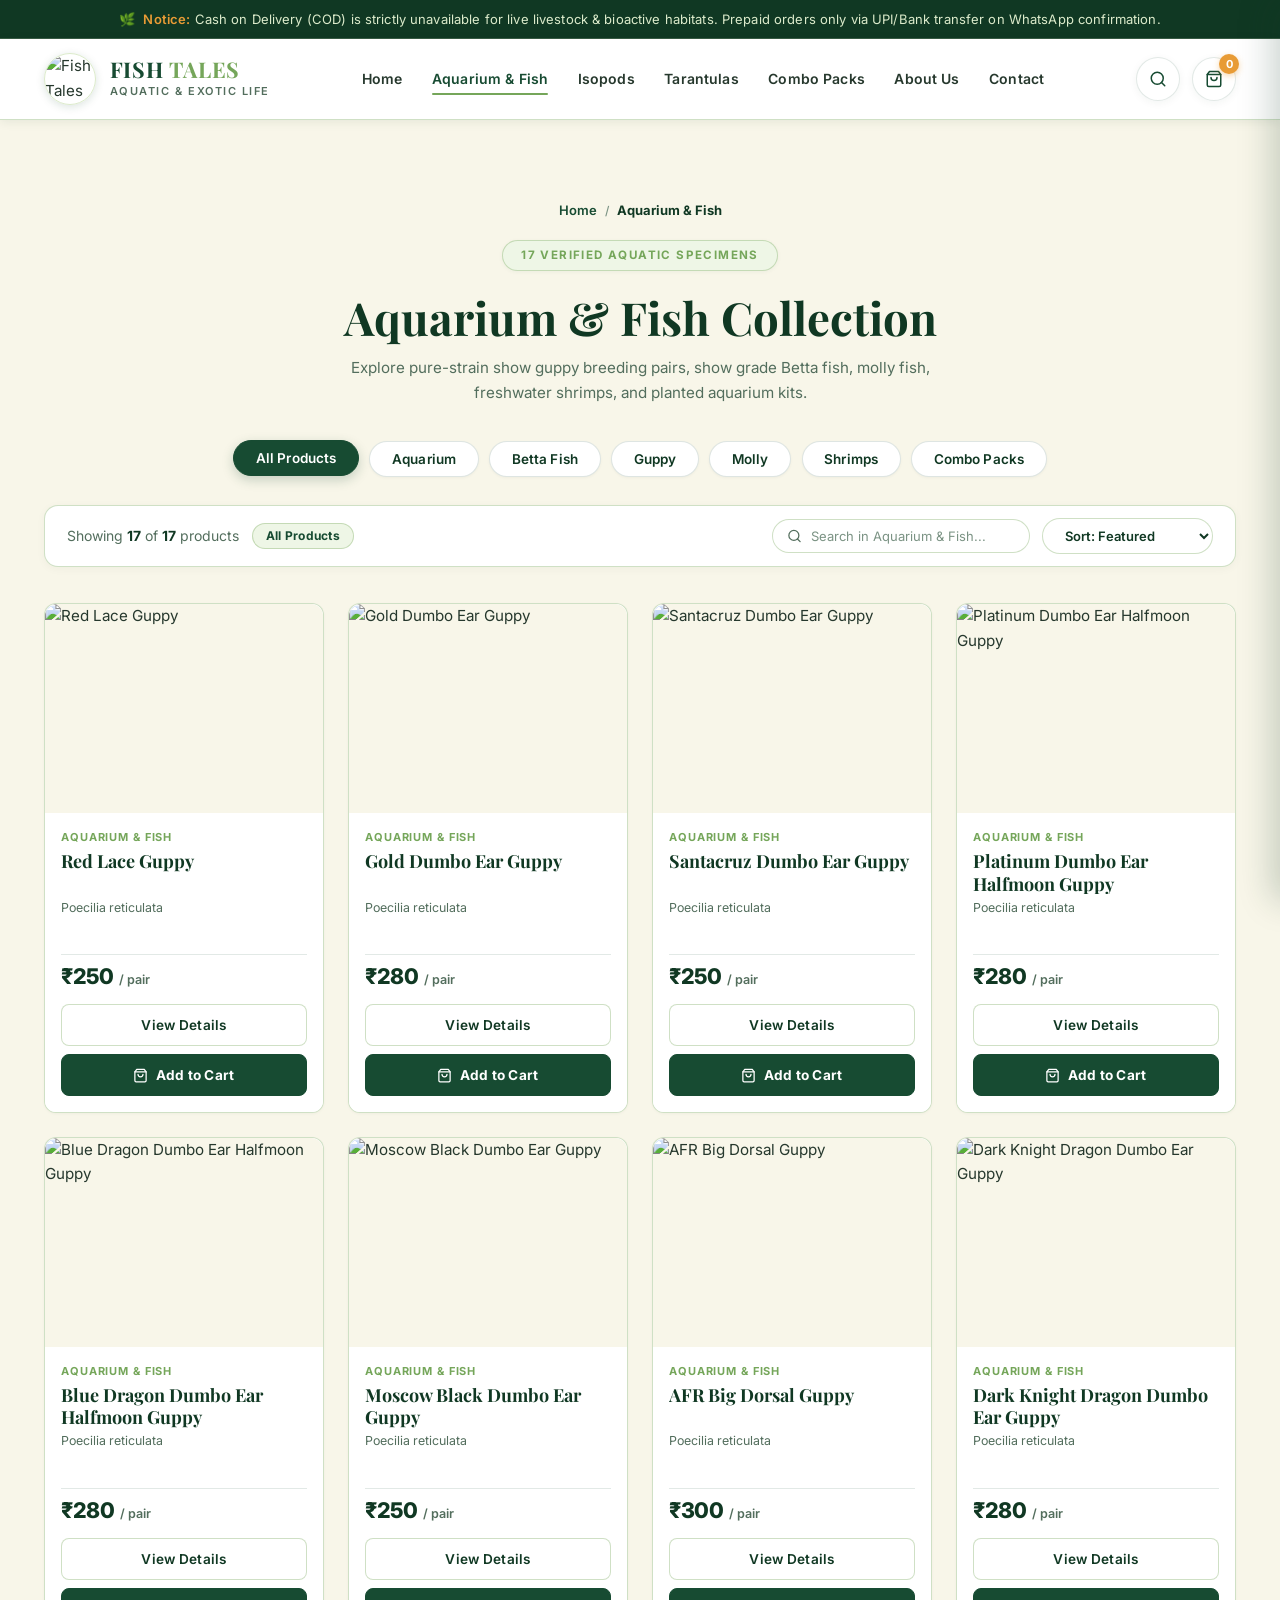
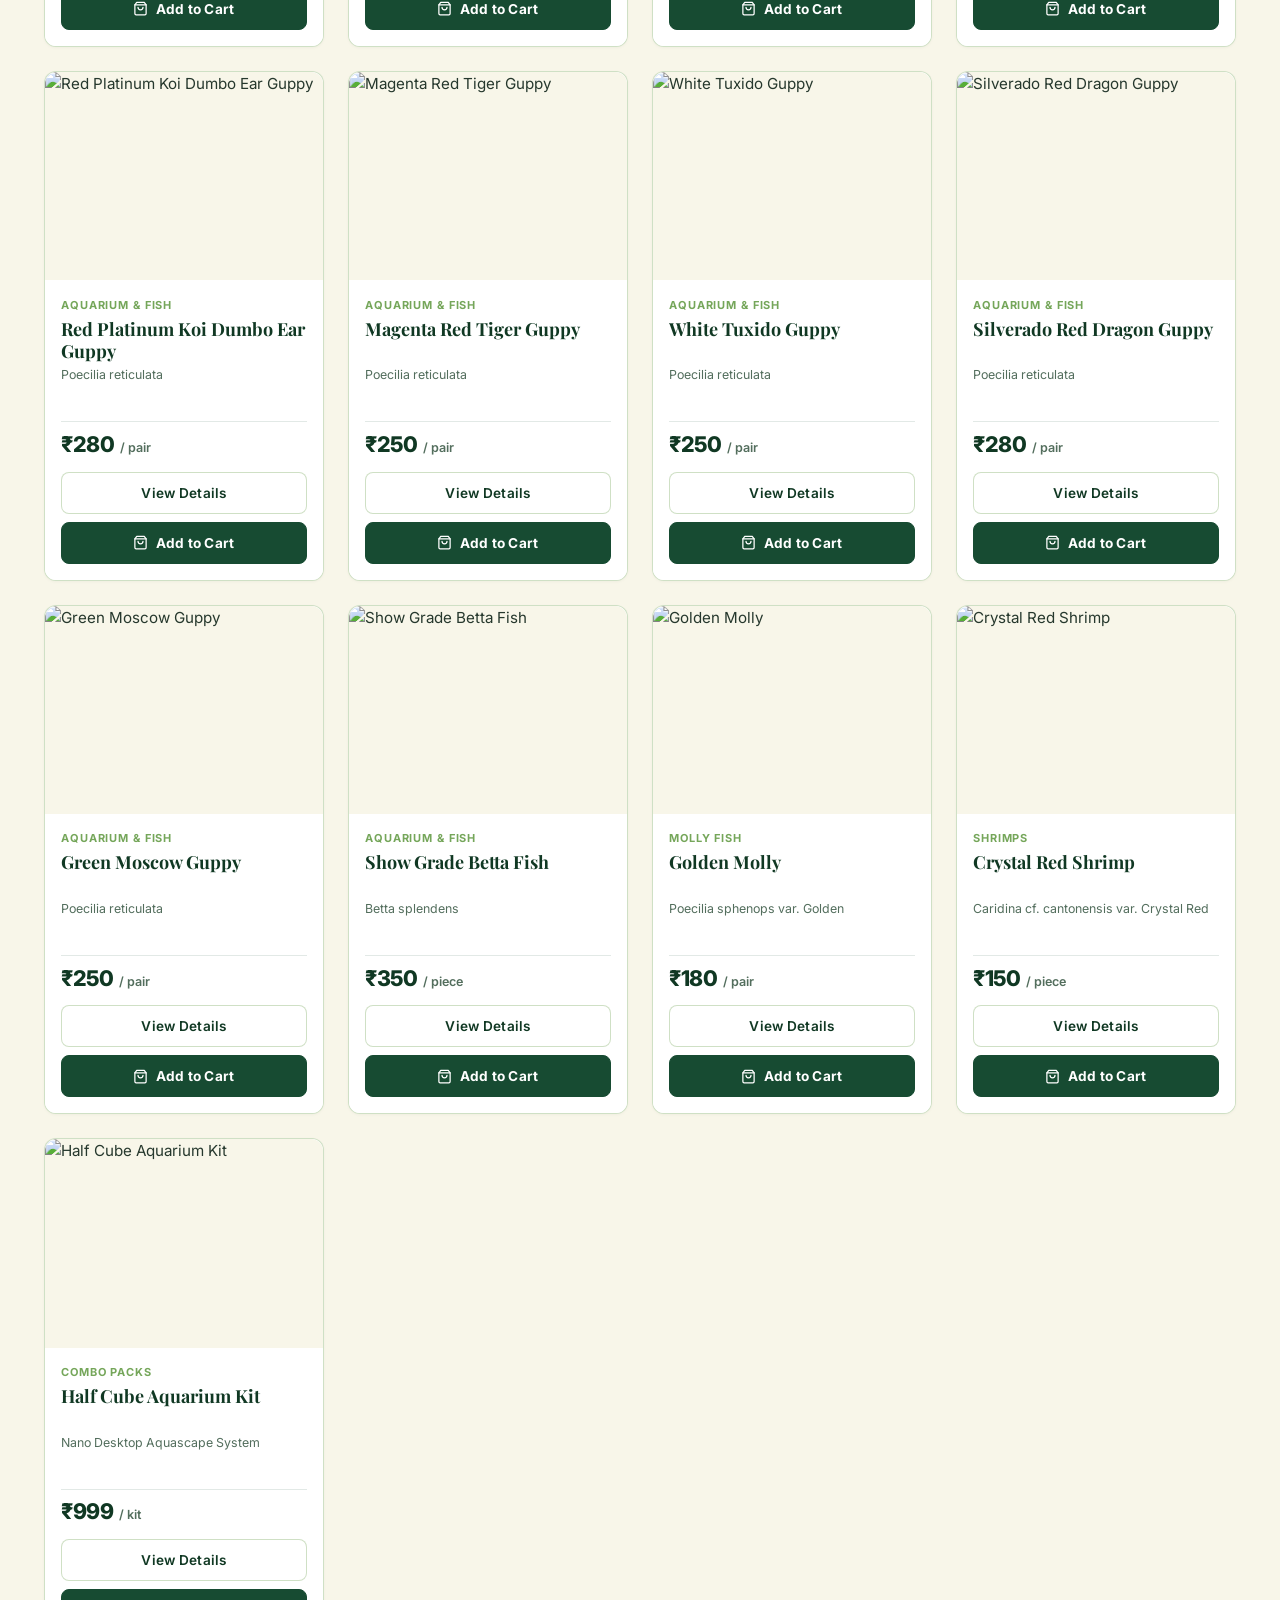
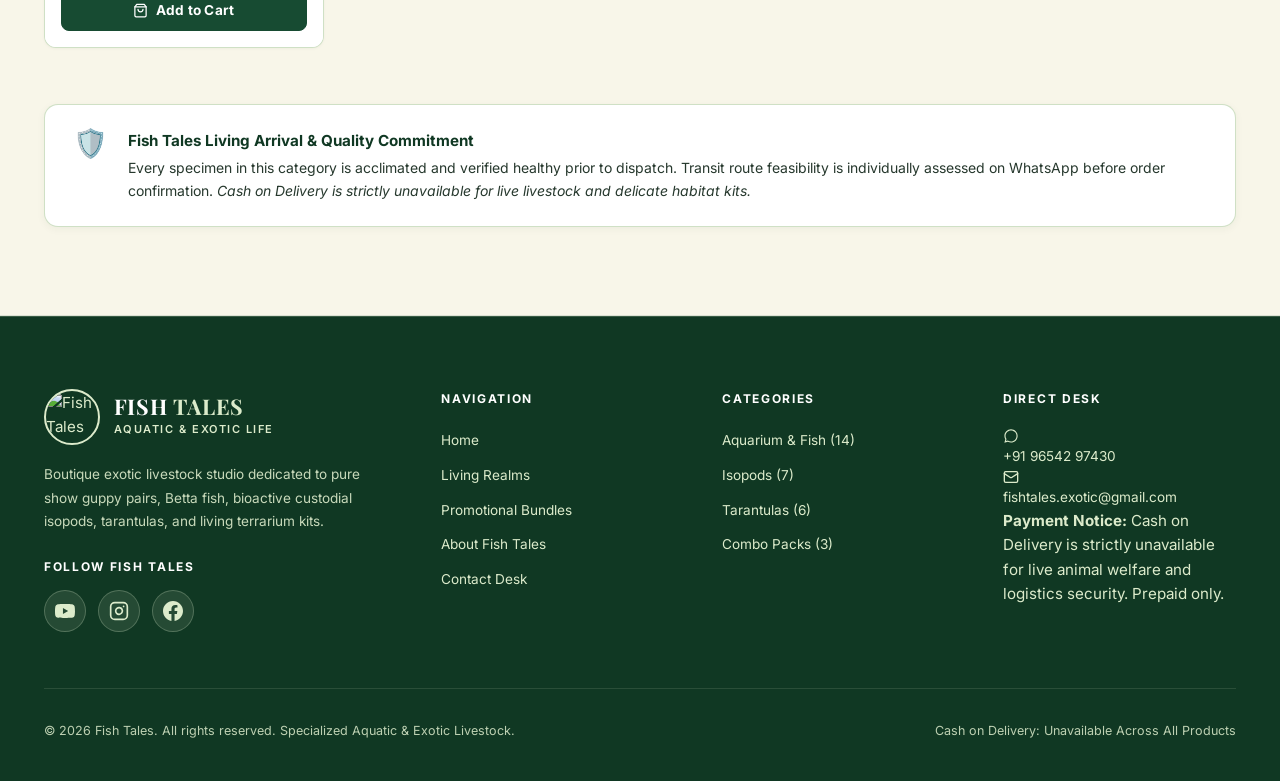
==== commit a996ea24: "feat: add contact email to footer and update dispatch schedule in index and product pages" ====
--- a/aquarium-fish.html
+++ b/aquarium-fish.html
@@ -288,11 +288,11 @@
             <a href="https://wa.me/919654297430" target="_blank" rel="noopener" class="footer-link">+91 96542 97430</a>
           </div>
           <div class="footer-contact-item">
-            <svg width="16" height="16" viewBox="0 0 24 24" fill="none" stroke="currentColor" stroke-width="2">
-              <path d="M20 10c0 6-8 12-8 12s-8-6-8-12a8 8 0 0 1 16 0Z" />
-              <circle cx="12" cy="10" r="3" />
+            <svg width="16" height="16" viewBox="0 0 24 24" fill="none" stroke="currentColor" stroke-width="2" stroke-linecap="round" stroke-linejoin="round">
+              <rect width="20" height="16" x="2" y="4" rx="2" />
+              <path d="m22 7-8.97 5.7a1.94 1.94 0 0 1-2.06 0L2 7" />
             </svg>
-            <span>Bengaluru, Karnataka, India</span>
+            <a href="mailto:fishtales.exotic@gmail.com" class="footer-link">fishtales.exotic@gmail.com</a>
           </div>
           <div class="footer-policy-box">
             <strong>Payment Notice:</strong> Cash on Delivery is strictly unavailable for live animal welfare and
--- a/style.css
+++ b/style.css
@@ -2104,6 +2104,15 @@
   margin-top: 2px;
 }
 
+.cart-item-min-notice {
+  display: block;
+  font-size: 0.7rem;
+  font-weight: 600;
+  color: var(--color-leaf);
+  margin-top: 3px;
+  line-height: 1.2;
+}
+
 .cart-item-price {
   font-family: var(--font-serif);
   font-size: 0.95rem;
@@ -2388,52 +2397,86 @@
   margin-bottom: 1.15rem;
 }
 
-/* Variant Selector Section (SELECT VARIANT header row + dropdown) */
-.modal-variant-section {
+/* Quantity Selector Section (Replaces legacy dropdown) */
+.modal-qty-section {
   margin-bottom: 1.15rem;
 }
 
-.modal-variant-header {
+.modal-qty-header {
   display: flex;
   justify-content: space-between;
   align-items: center;
-  margin-bottom: 0.35rem;
-}
-
-.variant-hdr-label {
-  font-size: 0.6875rem;
+  margin-bottom: 0.5rem;
+}
+
+.modal-qty-label {
+  font-size: 0.725rem;
   font-weight: 700;
   text-transform: uppercase;
   letter-spacing: 0.08em;
-  color: #6B7280;
-}
-
-.variant-hdr-price {
-  font-size: 0.8125rem;
-  font-weight: 700;
+  color: var(--color-primary-dark);
+}
+
+.modal-qty-total-price {
+  font-size: 0.95rem;
+  font-weight: 800;
   color: var(--color-leaf);
 }
 
-.modal-variant-dropdown-wrap {
-  position: relative;
-}
-
-.modal-variant-dropdown {
+.modal-qty-selector {
+  display: inline-flex;
+  align-items: center;
+  justify-content: space-between;
   width: 100%;
-  padding: 0.65rem 0.85rem;
-  background-color: rgba(220, 235, 203, 0.25);
+  max-width: 220px;
+  background-color: #FFFFFF;
   border: 1.5px solid var(--border-leaf);
   border-radius: 8px;
-  font-size: 0.875rem;
-  font-weight: 600;
+  overflow: hidden;
+  box-shadow: var(--shadow-sm);
+  transition: border-color var(--trans-fast);
+}
+
+.modal-qty-selector:focus-within {
+  border-color: var(--color-primary);
+}
+
+.modal-qty-btn {
+  width: 48px;
+  height: 44px;
+  min-width: 48px;
+  min-height: 44px;
+  background-color: rgba(220, 235, 203, 0.35);
+  border: none;
   color: var(--color-primary-dark);
+  font-size: 1.25rem;
+  font-weight: 700;
+  display: flex;
+  align-items: center;
+  justify-content: center;
   cursor: pointer;
   transition: all var(--trans-fast);
-}
-
-.modal-variant-dropdown:focus {
-  border-color: var(--color-primary);
-  background-color: #FFFFFF;
+  user-select: none;
+}
+
+.modal-qty-btn:hover {
+  background-color: var(--color-mint);
+  color: var(--color-primary);
+}
+
+.modal-qty-btn:active {
+  background-color: var(--border-leaf);
+}
+
+.modal-qty-value {
+  flex: 1;
+  text-align: center;
+  font-family: var(--font-sans);
+  font-size: 1.15rem;
+  font-weight: 800;
+  color: var(--color-primary-dark);
+  padding: 0 0.5rem;
+  user-select: none;
 }
 
 /* Clean Bordered Specifications Box */
@@ -3007,7 +3050,7 @@
   }
 
   /* CENTER: Perfectly centered Fish Tales logo + brand name + tagline */
-  .nav-brand {
+  .site-header .nav-brand {
     position: absolute;
     left: 50%;
     top: 50%;
@@ -3409,7 +3452,7 @@
 
   /* 2B. Social Media Stats Capsule: Mobile Layout */
   .social-stats-section {
-    padding: 1.25rem 0.5rem;
+    padding: 1rem 0.5rem 0.75rem 0.5rem;
   }
 
   .social-stats-heading {
@@ -3459,7 +3502,12 @@
 
   /* 3. Category Cards: Responsive 2-Column Grid on Mobile */
   .categories-section {
-    padding: 3.25rem 0;
+    padding-top: 1.25rem;
+    padding-bottom: 2.75rem;
+  }
+
+  .categories-section .section-header {
+    margin-bottom: 1.5rem;
   }
 
   .categories-grid {
@@ -3863,6 +3911,11 @@
     gap: 0.65rem;
   }
 
+  .modal-qty-selector {
+    max-width: 100%;
+    min-height: 46px;
+  }
+
   .modal-qty-stepper {
     width: 100%;
     justify-content: center;
@@ -3870,11 +3923,11 @@
   }
 
   .modal-qty-btn {
-    width: 44px;
-    height: 44px;
-    min-width: 44px;
-    min-height: 44px;
-    font-size: 1.2rem;
+    width: 48px;
+    height: 46px;
+    min-width: 48px;
+    min-height: 46px;
+    font-size: 1.3rem;
   }
 
   .modal-actions-row .btn {
@@ -4159,7 +4212,7 @@
     font-size: 0.44rem;
   }
 
-  .nav-brand {
+  .site-header .nav-brand {
     max-width: calc(100% - 170px);
     gap: 0.35rem;
   }
@@ -4738,4 +4791,995 @@
     width: 100%;
     text-align: center;
   }
-}+}
+
+/* ============================================================
+   FULL-PAGE PRODUCT DETAIL PAGE (PDP) STYLES
+   ============================================================ */
+
+.pdp-main {
+  padding: 2rem 0 5rem 0;
+  background-color: var(--bg-light, #f8faf8);
+  min-height: 80vh;
+}
+
+.pdp-container {
+  max-width: 1240px;
+  margin: 0 auto;
+  padding: 0 1.5rem;
+}
+
+/* Breadcrumbs Navigation */
+.pdp-breadcrumbs {
+  display: flex;
+  flex-wrap: wrap;
+  align-items: center;
+  gap: 0.5rem;
+  margin-bottom: 2rem;
+  font-size: 0.88rem;
+  color: var(--text-muted);
+}
+
+.pdp-crumb-link {
+  color: var(--color-primary);
+  text-decoration: none;
+  font-weight: 500;
+  transition: color 0.2s ease;
+}
+
+.pdp-crumb-link:hover {
+  text-decoration: underline;
+  color: var(--color-accent);
+}
+
+.pdp-crumb-sep {
+  color: #cbd5e1;
+  font-size: 0.85rem;
+}
+
+.pdp-crumb-cat {
+  color: var(--text-muted);
+}
+
+.pdp-crumb-current {
+  color: var(--text-dark);
+  font-weight: 600;
+}
+
+/* Two-Column Grid */
+.pdp-grid {
+  display: grid;
+  grid-template-columns: 1fr 1fr;
+  gap: 3.5rem;
+  align-items: start;
+  margin-bottom: 4rem;
+}
+
+/* Left Column: Gallery */
+.pdp-gallery-col {
+  display: flex;
+  flex-direction: column;
+  gap: 1.25rem;
+}
+
+.pdp-main-image-wrap {
+  position: relative;
+  width: 100%;
+  height: 480px;
+  background: #ffffff;
+  border-radius: 16px;
+  border: 1px solid var(--border-color, #e2e8e5);
+  box-shadow: 0 4px 20px rgba(0, 0, 0, 0.04);
+  overflow: hidden;
+  display: flex;
+  align-items: center;
+  justify-content: center;
+}
+
+.pdp-main-img {
+  width: 100%;
+  height: 100%;
+  object-fit: contain;
+  padding: 1.5rem;
+  transition: opacity 0.3s ease;
+}
+
+.pdp-nav-arrow {
+  position: absolute;
+  top: 50%;
+  transform: translateY(-50%);
+  width: 40px;
+  height: 40px;
+  border-radius: 50%;
+  background: rgba(255, 255, 255, 0.92);
+  border: 1px solid var(--border-color, #e2e8e5);
+  font-size: 1.6rem;
+  line-height: 1;
+  display: flex;
+  align-items: center;
+  justify-content: center;
+  cursor: pointer;
+  color: var(--color-primary-dark);
+  box-shadow: 0 2px 8px rgba(0, 0, 0, 0.12);
+  transition: all 0.2s ease;
+  z-index: 2;
+  user-select: none;
+}
+
+.pdp-nav-arrow:hover {
+  background: var(--color-primary);
+  color: #ffffff;
+  border-color: var(--color-primary);
+}
+
+.pdp-arrow-prev {
+  left: 14px;
+}
+
+.pdp-arrow-next {
+  right: 14px;
+}
+
+.pdp-thumbnails {
+  display: flex;
+  gap: 0.75rem;
+  overflow-x: auto;
+  padding-bottom: 0.5rem;
+  scrollbar-width: thin;
+}
+
+.pdp-thumb-btn {
+  flex-shrink: 0;
+  width: 76px;
+  height: 76px;
+  border-radius: 10px;
+  border: 2px solid transparent;
+  background: #ffffff;
+  padding: 3px;
+  cursor: pointer;
+  transition: all 0.2s ease;
+  overflow: hidden;
+  box-shadow: 0 1px 4px rgba(0, 0, 0, 0.05);
+}
+
+.pdp-thumb-btn.active {
+  border-color: var(--color-primary);
+  transform: scale(1.04);
+  box-shadow: 0 2px 8px rgba(23, 75, 50, 0.2);
+}
+
+.pdp-thumb-img {
+  width: 100%;
+  height: 100%;
+  object-fit: cover;
+  border-radius: 6px;
+}
+
+/* Right Column: Information & Actions */
+.pdp-info-col {
+  display: flex;
+  flex-direction: column;
+}
+
+.pdp-scientific-name {
+  font-family: 'Playfair Display', serif;
+  font-style: italic;
+  color: var(--color-primary);
+  font-size: 1.05rem;
+  margin-bottom: 0.35rem;
+}
+
+.pdp-title {
+  font-family: 'Playfair Display', serif;
+  font-size: 2.2rem;
+  font-weight: 700;
+  color: var(--color-primary-dark);
+  line-height: 1.25;
+  margin: 0 0 0.85rem 0;
+}
+
+.pdp-badges-row {
+  display: flex;
+  flex-wrap: wrap;
+  align-items: center;
+  gap: 0.75rem;
+  margin-bottom: 1.25rem;
+}
+
+.pdp-difficulty-badge {
+  display: inline-flex;
+  align-items: center;
+  gap: 0.35rem;
+  padding: 0.3rem 0.75rem;
+  border-radius: 20px;
+  font-size: 0.8rem;
+  font-weight: 600;
+  background: #e8f5e9;
+  color: #2e7d32;
+  border: 1px solid #c8e6c9;
+}
+
+.pdp-stock-badge {
+  display: inline-flex;
+  align-items: center;
+  gap: 0.35rem;
+  padding: 0.3rem 0.75rem;
+  border-radius: 20px;
+  font-size: 0.8rem;
+  font-weight: 600;
+  background: #f0fdf4;
+  color: #166534;
+  border: 1px solid #bbf7d0;
+}
+
+.pdp-price-box {
+  display: flex;
+  align-items: baseline;
+  gap: 0.5rem;
+  margin-bottom: 1.25rem;
+  padding-bottom: 1.25rem;
+  border-bottom: 1px solid var(--border-color, #e2e8e5);
+}
+
+.pdp-price {
+  font-size: 2.2rem;
+  font-weight: 700;
+  color: var(--color-primary-dark);
+  font-family: 'Inter', sans-serif;
+}
+
+.pdp-price-unit {
+  font-size: 1.05rem;
+  color: var(--text-muted);
+  font-weight: 500;
+}
+
+.pdp-description {
+  font-size: 1rem;
+  line-height: 1.65;
+  color: var(--text-dark);
+  margin: 0 0 1.5rem 0;
+}
+
+.pdp-kit-box {
+  background: #f1f8f4;
+  border: 1px solid #c8e6c9;
+  border-radius: 12px;
+  padding: 1.1rem 1.35rem;
+  margin-bottom: 1.5rem;
+}
+
+.pdp-kit-title {
+  font-size: 0.95rem;
+  font-weight: 700;
+  color: var(--color-primary-dark);
+  margin: 0 0 0.65rem 0;
+}
+
+.pdp-kit-list {
+  list-style: none;
+  padding: 0;
+  margin: 0;
+  display: flex;
+  flex-direction: column;
+  gap: 0.35rem;
+  font-size: 0.9rem;
+  color: var(--text-dark);
+}
+
+.pdp-kit-bullet {
+  color: var(--color-primary);
+  font-weight: bold;
+  margin-right: 0.35rem;
+}
+
+.pdp-min-notice {
+  display: flex;
+  align-items: flex-start;
+  gap: 0.65rem;
+  background: #fefce8;
+  border: 1px solid #fef08a;
+  border-radius: 10px;
+  padding: 0.85rem 1rem;
+  margin-bottom: 1.35rem;
+  font-size: 0.88rem;
+  color: #854d0e;
+  line-height: 1.5;
+}
+
+.pdp-min-icon {
+  font-size: 1.1rem;
+  flex-shrink: 0;
+  margin-top: 1px;
+}
+
+.pdp-qty-section {
+  background: #ffffff;
+  border: 1px solid var(--border-color, #e2e8e5);
+  border-radius: 12px;
+  padding: 1rem 1.25rem;
+  margin-bottom: 1.5rem;
+  box-shadow: 0 2px 6px rgba(0, 0, 0, 0.02);
+}
+
+.pdp-qty-header {
+  display: flex;
+  justify-content: space-between;
+  align-items: center;
+  margin-bottom: 0.75rem;
+}
+
+.pdp-qty-label {
+  font-size: 0.88rem;
+  font-weight: 700;
+  text-transform: uppercase;
+  letter-spacing: 0.05em;
+  color: var(--color-primary-dark);
+}
+
+.pdp-qty-total-wrap {
+  display: flex;
+  align-items: baseline;
+  gap: 0.35rem;
+}
+
+.pdp-qty-total-label {
+  font-size: 0.85rem;
+  color: var(--text-muted);
+}
+
+.pdp-qty-total {
+  font-size: 1.15rem;
+  font-weight: 700;
+  color: var(--color-primary-dark);
+}
+
+.pdp-qty-selector {
+  display: inline-flex;
+  align-items: center;
+  border: 1.5px solid var(--color-primary);
+  border-radius: 8px;
+  overflow: hidden;
+  background: #ffffff;
+}
+
+.pdp-qty-btn {
+  width: 38px;
+  height: 38px;
+  background: transparent;
+  border: none;
+  font-size: 1.2rem;
+  font-weight: 700;
+  color: var(--color-primary);
+  cursor: pointer;
+  display: flex;
+  align-items: center;
+  justify-content: center;
+  transition: background 0.15s ease;
+}
+
+.pdp-qty-btn:hover {
+  background: #e8f5e9;
+}
+
+.pdp-qty-value {
+  min-width: 44px;
+  text-align: center;
+  font-size: 1.05rem;
+  font-weight: 700;
+  color: var(--color-primary-dark);
+  padding: 0 0.5rem;
+}
+
+.pdp-action-buttons {
+  display: flex;
+  gap: 0.85rem;
+  margin-bottom: 1.5rem;
+}
+
+.pdp-btn-cart {
+  flex: 1.2;
+  display: flex;
+  align-items: center;
+  justify-content: center;
+  gap: 0.5rem;
+  height: 50px;
+  font-size: 1rem;
+  font-weight: 600;
+  border-radius: 10px;
+}
+
+.pdp-btn-whatsapp {
+  flex: 1;
+  display: flex;
+  align-items: center;
+  justify-content: center;
+  gap: 0.5rem;
+  height: 50px;
+  font-size: 0.95rem;
+  font-weight: 600;
+  border-radius: 10px;
+  background-color: #25D366;
+  color: #ffffff;
+  text-decoration: none;
+  border: none;
+  cursor: pointer;
+  transition: background 0.2s ease;
+}
+
+.pdp-btn-whatsapp:hover {
+  background-color: #1ebd5a;
+  color: #ffffff;
+}
+
+.pdp-guarantee-pills {
+  display: flex;
+  flex-wrap: wrap;
+  gap: 0.6rem;
+  padding-top: 1rem;
+  border-top: 1px dashed var(--border-color, #e2e8e5);
+}
+
+.pdp-pill {
+  font-size: 0.78rem;
+  font-weight: 600;
+  color: var(--text-muted);
+  background: #f1f5f3;
+  padding: 0.35rem 0.65rem;
+  border-radius: 6px;
+}
+
+/* 4 Clearly Separated Information Sections */
+.pdp-info-sections {
+  display: flex;
+  flex-direction: column;
+  gap: 2rem;
+  margin-bottom: 5rem;
+}
+
+.pdp-section-card {
+  background: #ffffff;
+  border: 1px solid var(--border-color, #e2e8e5);
+  border-radius: 16px;
+  padding: 2rem;
+  box-shadow: 0 4px 16px rgba(0, 0, 0, 0.03);
+}
+
+.pdp-section-header {
+  display: flex;
+  align-items: center;
+  gap: 0.75rem;
+  margin-bottom: 1.25rem;
+  padding-bottom: 0.85rem;
+  border-bottom: 1px solid var(--border-color, #e2e8e5);
+}
+
+.pdp-section-icon {
+  font-size: 1.4rem;
+}
+
+.pdp-section-title {
+  font-family: 'Playfair Display', serif;
+  font-size: 1.45rem;
+  font-weight: 700;
+  color: var(--color-primary-dark);
+  margin: 0;
+}
+
+.pdp-section-body {
+  font-size: 0.96rem;
+  line-height: 1.65;
+  color: var(--text-dark);
+}
+
+.pdp-overview-text {
+  margin: 0 0 1.25rem 0;
+}
+
+.pdp-overview-grid {
+  display: grid;
+  grid-template-columns: repeat(auto-fit, minmax(220px, 1fr));
+  gap: 1rem;
+  background: #f8faf8;
+  border-radius: 12px;
+  padding: 1.25rem;
+  border: 1px solid #e7eee9;
+}
+
+.pdp-spec-item {
+  display: flex;
+  flex-direction: column;
+  gap: 0.25rem;
+}
+
+.pdp-spec-label {
+  font-size: 0.78rem;
+  font-weight: 700;
+  text-transform: uppercase;
+  letter-spacing: 0.05em;
+  color: var(--text-muted);
+}
+
+.pdp-spec-value {
+  font-size: 0.95rem;
+  font-weight: 600;
+  color: var(--color-primary-dark);
+  line-height: 1.45;
+  word-break: break-word;
+  overflow-wrap: break-word;
+  white-space: normal;
+}
+
+.pdp-cards-grid {
+  display: grid;
+  grid-template-columns: repeat(auto-fill, minmax(230px, 1fr));
+  gap: 1rem;
+}
+
+.pdp-stat-card {
+  background: #f8faf8;
+  border: 1px solid #e7eee9;
+  border-radius: 12px;
+  padding: 1.15rem;
+  display: flex;
+  flex-direction: column;
+  gap: 0.35rem;
+  transition: transform 0.2s ease, box-shadow 0.2s ease;
+}
+
+.pdp-stat-card:hover {
+  transform: translateY(-2px);
+  box-shadow: 0 4px 12px rgba(0, 0, 0, 0.04);
+  border-color: #c8e6c9;
+}
+
+.pdp-stat-icon {
+  font-size: 1.25rem;
+}
+
+.pdp-stat-label {
+  font-size: 0.78rem;
+  font-weight: 700;
+  text-transform: uppercase;
+  letter-spacing: 0.05em;
+  color: var(--text-muted);
+}
+
+.pdp-stat-value {
+  font-size: 0.95rem;
+  font-weight: 600;
+  color: var(--color-primary-dark);
+  line-height: 1.45;
+  word-break: break-word;
+  overflow-wrap: break-word;
+  white-space: normal;
+}
+
+.pdp-facts-card {
+  background: linear-gradient(135deg, #ffffff 0%, #f4faf6 100%);
+  border-left: 4px solid var(--color-primary);
+  position: relative;
+}
+
+.pdp-facts-card .pdp-section-header {
+  display: flex;
+  align-items: center;
+  justify-content: flex-start;
+  gap: 0.75rem;
+  margin-bottom: 1.25rem;
+  padding-bottom: 0.85rem;
+  border-bottom: 1px solid var(--border-color, #e2e8e5);
+  flex-wrap: nowrap;
+  white-space: nowrap;
+  text-align: left;
+}
+
+.pdp-facts-card .pdp-section-title {
+  margin: 0;
+  white-space: nowrap;
+  text-align: left;
+}
+
+.pdp-facts-list {
+  list-style: none;
+  padding: 0;
+  margin: 0;
+  display: flex;
+  flex-direction: column;
+  gap: 0.85rem;
+}
+
+.pdp-fact-item {
+  display: flex;
+  align-items: flex-start;
+  gap: 0.75rem;
+  line-height: 1.55;
+}
+
+.pdp-fact-bullet {
+  font-size: 1rem;
+  flex-shrink: 0;
+  margin-top: 1px;
+}
+
+.pdp-fact-text {
+  font-size: 0.95rem;
+  color: var(--text-dark);
+}
+
+/* Related Products Section: YOU MAY ALSO LIKE */
+.pdp-related-section {
+  margin-top: 4rem;
+}
+
+.pdp-related-header {
+  text-align: center;
+  margin-bottom: 2.5rem;
+}
+
+.pdp-related-title {
+  font-family: 'Playfair Display', serif;
+  font-size: 1.85rem;
+  font-weight: 700;
+  color: var(--color-primary-dark);
+  margin: 0 0 0.5rem 0;
+  letter-spacing: 0.03em;
+}
+
+.pdp-related-sub {
+  color: var(--text-muted);
+  font-size: 0.95rem;
+  margin: 0;
+}
+
+.pdp-related-grid {
+  display: grid;
+  grid-template-columns: repeat(auto-fill, minmax(260px, 1fr));
+  gap: 1.5rem;
+}
+
+.pdp-related-card {
+  height: 100%;
+}
+
+/* ============================================================
+   RESPONSIVE LAYOUT FOR PRODUCT DETAIL PAGE (<= 860px)
+   Strict Mobile Stacking Hierarchy:
+   1. Breadcrumbs
+   2. Main product image
+   3. Image thumbnails
+   4. Scientific name
+   5. Product title
+   6. Difficulty badge
+   7. Price and unit
+   8. Stock status
+   9. Short description
+   10. Minimum order quantity notice (if applicable)
+   11. Quantity selector
+   12. Add to Cart button
+   13. Information sections (Overview, Care, Habitat, Did You Know)
+   ============================================================ */
+
+@media (max-width: 860px) {
+  .pdp-main {
+    padding: 1.25rem 0 4rem 0;
+  }
+
+  .pdp-container {
+    padding: 0 1rem;
+  }
+
+  .pdp-breadcrumbs {
+    margin-bottom: 1.25rem;
+    font-size: 0.82rem;
+  }
+
+  .pdp-grid {
+    display: flex;
+    flex-direction: column;
+    gap: 1.75rem;
+    margin-bottom: 2.5rem;
+  }
+
+  /* 2 & 3. Gallery on Mobile */
+  .pdp-gallery-col {
+    order: 1;
+    width: 100%;
+  }
+
+  .pdp-main-image-wrap {
+    height: 320px;
+    border-radius: 12px;
+  }
+
+  .pdp-main-img {
+    padding: 1rem;
+  }
+
+  .pdp-thumbnails {
+    gap: 0.5rem;
+  }
+
+  .pdp-thumb-btn {
+    width: 64px;
+    height: 64px;
+  }
+
+  /* Right column becomes mobile stacked block */
+  .pdp-info-col {
+    order: 2;
+    width: 100%;
+    display: flex;
+    flex-direction: column;
+  }
+
+  /* 4. Scientific name */
+  .pdp-scientific-name {
+    order: 1;
+    font-size: 0.95rem;
+  }
+
+  /* 5. Product title */
+  .pdp-title {
+    order: 2;
+    font-size: 1.75rem;
+    margin-bottom: 0.65rem;
+  }
+
+  /* 6. Difficulty badge & 8. Stock status */
+  .pdp-badges-row {
+    order: 3;
+    margin-bottom: 1rem;
+  }
+
+  /* 7. Price and unit */
+  .pdp-price-box {
+    order: 4;
+    margin-bottom: 1rem;
+    padding-bottom: 1rem;
+  }
+
+  .pdp-price {
+    font-size: 1.85rem;
+  }
+
+  /* 9. Short description */
+  .pdp-description {
+    order: 5;
+    margin-bottom: 1.25rem;
+    font-size: 0.95rem;
+  }
+
+  .pdp-kit-box {
+    order: 6;
+    margin-bottom: 1.25rem;
+    padding: 1rem;
+  }
+
+  /* 10. Minimum order quantity notice */
+  .pdp-min-notice {
+    order: 7;
+    margin-bottom: 1.25rem;
+    font-size: 0.85rem;
+  }
+
+  /* 11. Quantity selector */
+  .pdp-qty-section {
+    order: 8;
+    margin-bottom: 1.25rem;
+    padding: 0.85rem 1rem;
+  }
+
+  /* 12. Add to Cart & WhatsApp buttons */
+  .pdp-action-buttons {
+    order: 9;
+    flex-direction: column;
+    gap: 0.75rem;
+    margin-bottom: 1.25rem;
+  }
+
+  .pdp-btn-cart,
+  .pdp-btn-whatsapp {
+    width: 100%;
+    height: 48px;
+  }
+
+  .pdp-guarantee-pills {
+    order: 10;
+  }
+
+  /* 13. Information sections */
+  .pdp-info-sections {
+    gap: 1.25rem;
+    margin-bottom: 3rem;
+  }
+
+  .pdp-section-card {
+    padding: 1.25rem;
+    border-radius: 12px;
+  }
+
+  .pdp-section-title {
+    font-size: 1.25rem;
+  }
+
+  .pdp-facts-card .pdp-section-title {
+    font-size: 1.25rem;
+    white-space: nowrap;
+  }
+
+  .pdp-cards-grid {
+    grid-template-columns: repeat(auto-fill, minmax(200px, 1fr));
+    gap: 0.75rem;
+  }
+
+  .pdp-stat-card {
+    padding: 0.85rem;
+  }
+
+  .pdp-related-section {
+    margin-top: 2.5rem;
+  }
+
+  .pdp-related-title {
+    font-size: 1.5rem;
+  }
+
+  .pdp-related-grid {
+    grid-template-columns: 1fr;
+    gap: 1rem;
+  }
+}
+
+/* ============================================================
+   PROMOTIONAL AUTO-SLIDER
+   ============================================================ */
+.promo-slider-section {
+  padding: 1.75rem 0 2rem 0;
+  position: relative;
+  background: transparent;
+  overflow: hidden;
+}
+
+.promo-slider-container {
+  max-width: 1120px;
+  margin: 0 auto;
+  position: relative;
+  user-select: none;
+  -webkit-user-select: none;
+}
+
+.promo-slider-track {
+  display: grid;
+  grid-template-columns: 1fr;
+  grid-template-rows: 1fr;
+  position: relative;
+  width: 100%;
+  border-radius: 16px;
+  overflow: hidden;
+  background: transparent;
+  touch-action: pan-y pinch-zoom;
+}
+
+.promo-slide {
+  grid-area: 1 / 1;
+  display: flex;
+  justify-content: center;
+  align-items: center;
+  width: 100%;
+  opacity: 0;
+  visibility: hidden;
+  pointer-events: none;
+  transition: opacity 0.7s cubic-bezier(0.4, 0, 0.2, 1), visibility 0.7s cubic-bezier(0.4, 0, 0.2, 1);
+}
+
+.promo-slide.active {
+  opacity: 1;
+  visibility: visible;
+  pointer-events: auto;
+  z-index: 2;
+}
+
+.promo-slide-img {
+  width: 100%;
+  height: auto;
+  display: block;
+  object-fit: contain;
+  border-radius: 16px;
+  box-shadow: 0 4px 20px rgba(0, 0, 0, 0.06);
+}
+
+.promo-slider-dots {
+  display: flex;
+  justify-content: center;
+  align-items: center;
+  gap: 0.5rem;
+  margin-top: 1.15rem;
+}
+
+.promo-dot {
+  width: 9px;
+  height: 9px;
+  border-radius: 50%;
+  border: 1.5px solid var(--color-primary-dark, #174b32);
+  background: transparent;
+  cursor: pointer;
+  padding: 0;
+  transition: all 0.35s cubic-bezier(0.4, 0, 0.2, 1);
+  outline: none;
+  opacity: 0.45;
+}
+
+.promo-dot:hover {
+  opacity: 0.85;
+  transform: scale(1.15);
+}
+
+.promo-dot.active {
+  width: 26px;
+  border-radius: 999px;
+  background: var(--color-primary-dark, #174b32);
+  opacity: 1;
+}
+
+@media (max-width: 768px) {
+  .promo-slider-section {
+    padding: 0.5rem 0 0.5rem 0;
+    margin: 0;
+    min-height: 0;
+    height: auto;
+  }
+
+  .promo-slider-section .container {
+    padding-left: 13px;
+    padding-right: 13px;
+    width: 100%;
+    max-width: 100%;
+    box-sizing: border-box;
+  }
+
+  .promo-slider-container {
+    width: 100%;
+    max-width: 100%;
+    margin: 0 auto;
+    min-height: 0;
+    height: auto;
+  }
+
+  .promo-slider-track {
+    width: 100%;
+    height: auto;
+    min-height: 0;
+    border-radius: 12px;
+  }
+
+  .promo-slide {
+    width: 100%;
+    height: auto;
+    min-height: 0;
+  }
+
+  .promo-slide-img {
+    width: 100%;
+    height: auto;
+    display: block;
+    object-fit: contain;
+    border-radius: 12px;
+    box-shadow: 0 2px 10px rgba(0, 0, 0, 0.05);
+  }
+
+  .promo-slider-dots {
+    margin-top: 18px;
+    margin-bottom: 0.25rem;
+    gap: 0.45rem;
+  }
+
+  .promo-dot {
+    width: 8px;
+    height: 8px;
+  }
+
+  .promo-dot.active {
+    width: 22px;
+  }
+}
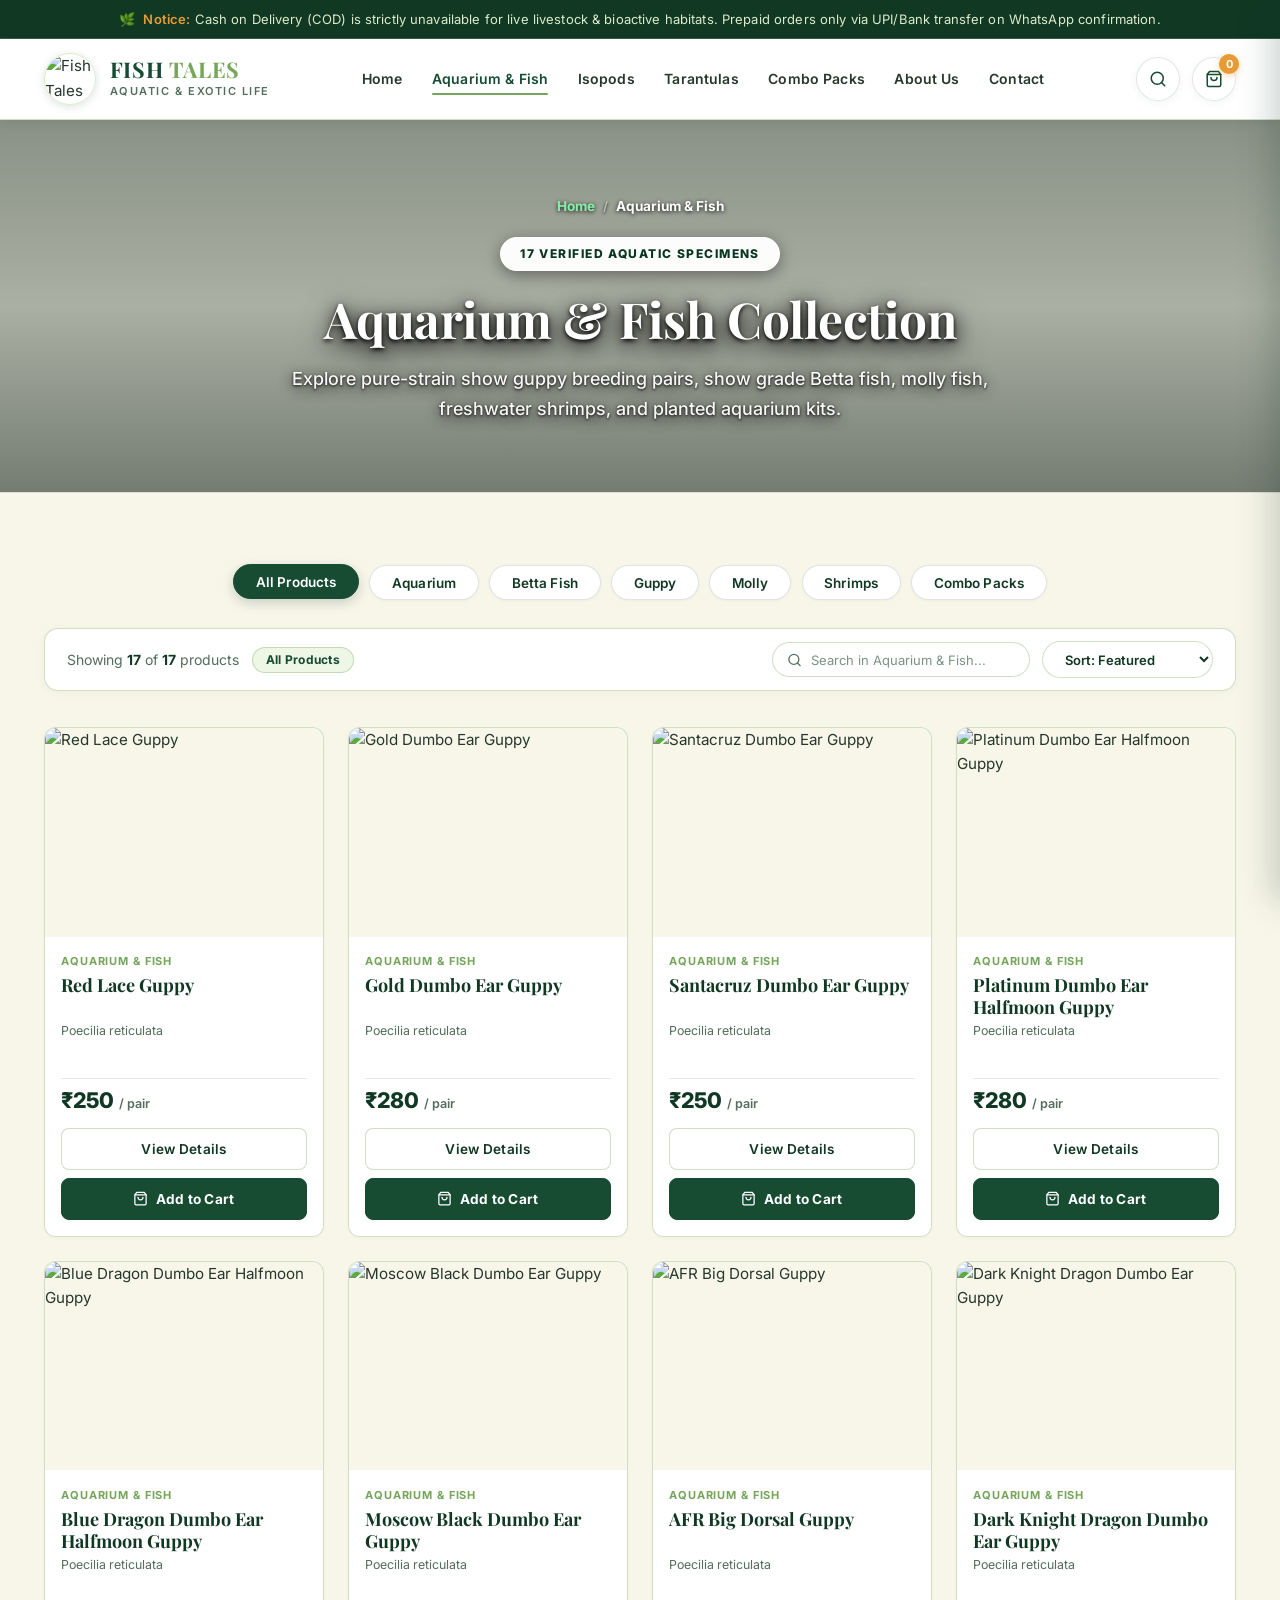
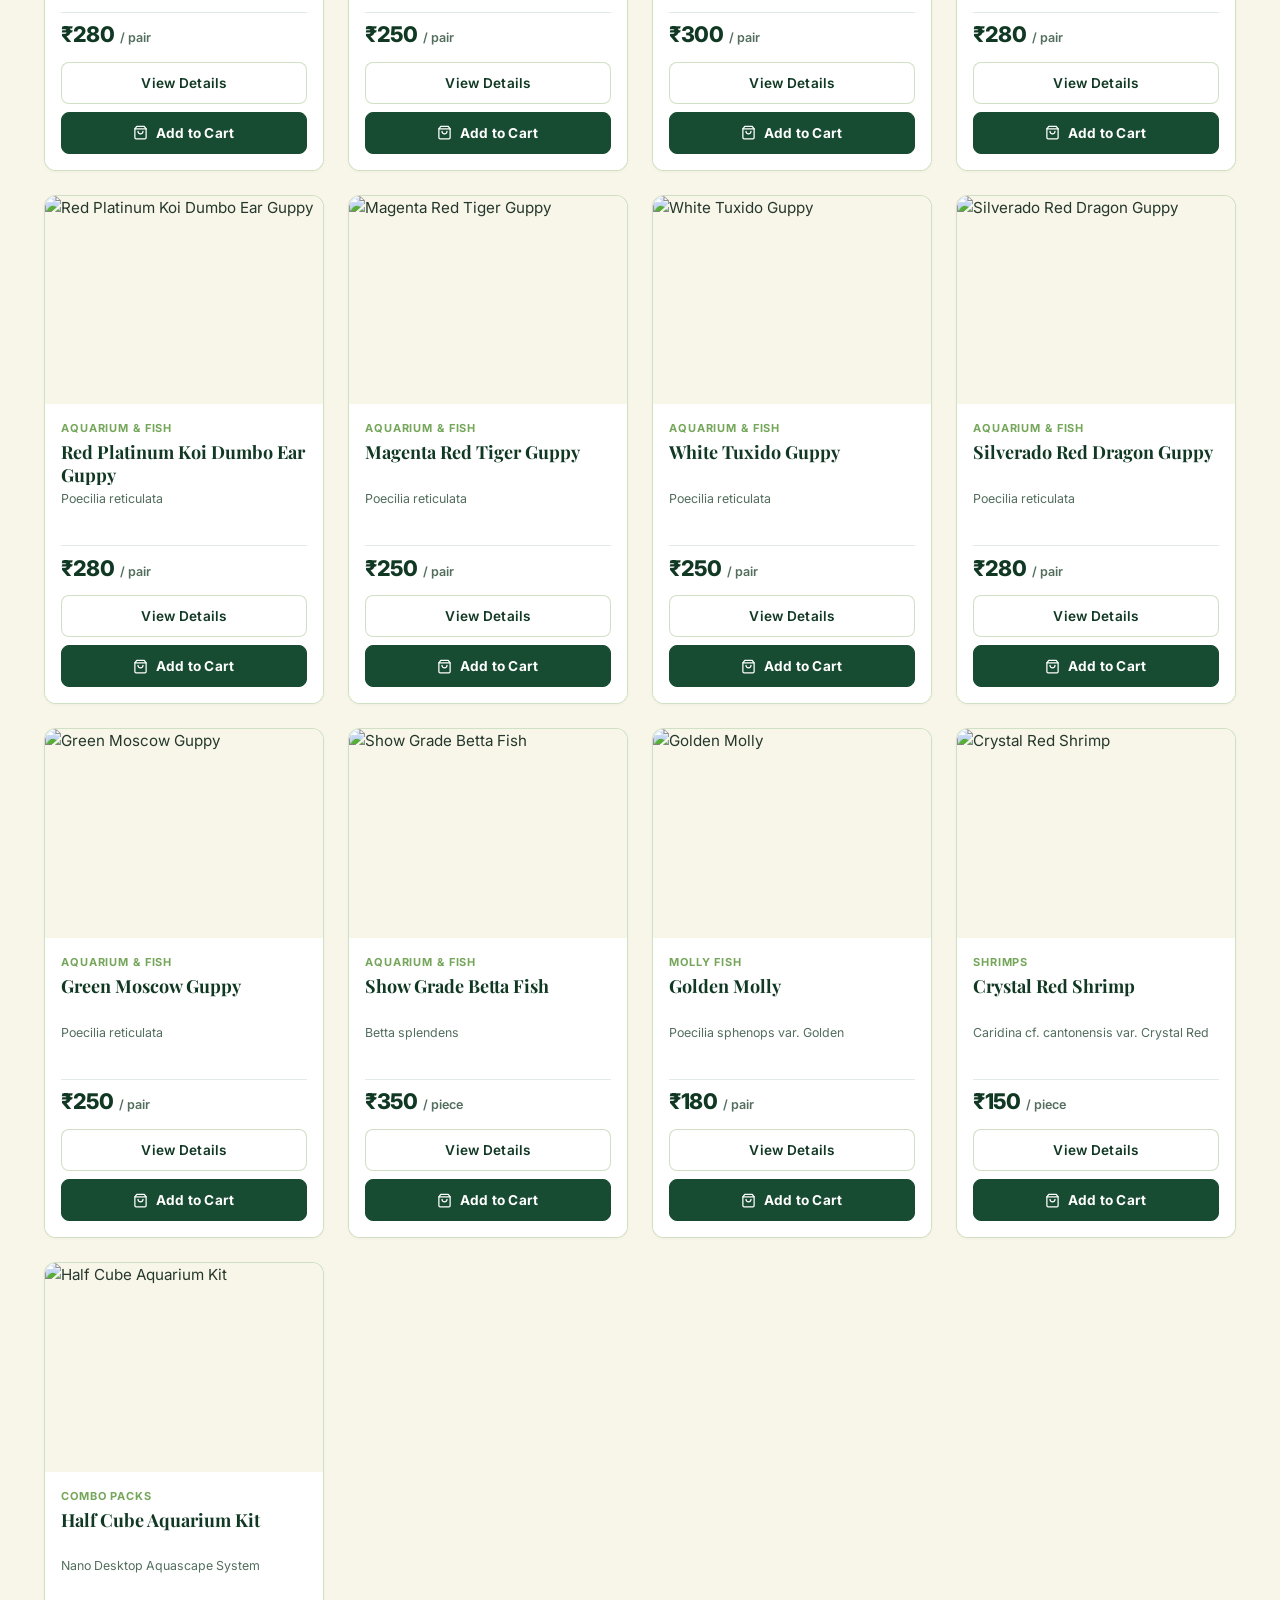
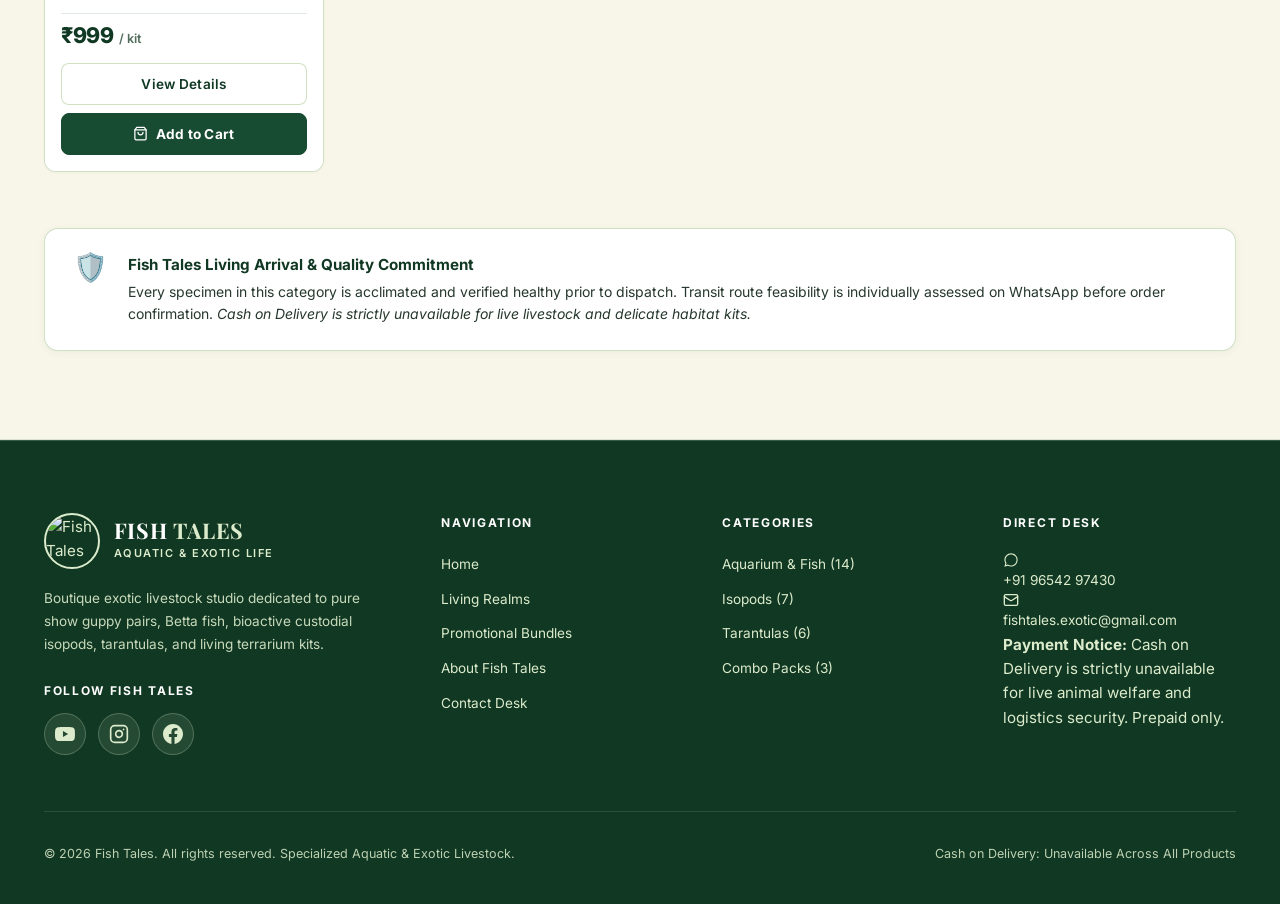
==== commit cdf7a6ee: "feat: add dedicated hero sections and background banners for category pages" ====
--- a/aquarium-fish.html
+++ b/aquarium-fish.html
@@ -104,13 +104,15 @@
 
   <!-- 3. Dedicated Category Main View -->
   <main>
-    <section class="catalogue-section" id="catalogue">
-      <div class="container">
+    <!-- Dedicated Category Hero Section -->
+    <section class="category-hero-section category-hero-aquarium" aria-label="Aquarium &amp; Fish Header">
+      <div class="category-hero-overlay"></div>
+      <div class="container category-hero-content">
         <!-- Breadcrumb Navigation -->
         <nav class="breadcrumb-nav" aria-label="Breadcrumb">
           <a href="index.html">Home</a>
           <span class="breadcrumb-sep">/</span>
-          <span class="breadcrumb-current">Aquarium & Fish</span>
+          <span class="breadcrumb-current">Aquarium &amp; Fish</span>
         </nav>
 
         <!-- Centred Catalogue Header -->
@@ -120,6 +122,11 @@
           <p class="catalogue-subtitle">Explore pure-strain show guppy breeding pairs, show grade Betta fish, molly
             fish, freshwater shrimps, and planted aquarium kits.</p>
         </header>
+      </div>
+    </section>
+
+    <section class="catalogue-section" id="catalogue">
+      <div class="container">
 
         <!-- Category Filter Pills Switcher (Aquarium & Fish Filters) -->
         <div class="filter-pills-row" role="tablist" aria-label="Aquarium &amp; Fish Categories">
--- a/style.css
+++ b/style.css
@@ -1696,71 +1696,191 @@
   line-height: 1.6;
 }
 
-/* ── 12. About Section ────────────────────────────────────── */
-.about-section {
-  padding: 5.5rem 0;
-  background-color: var(--bg-mint-tint);
-  border-bottom: 1px solid var(--border-subtle);
-}
-
-.about-grid {
-  display: grid;
-  grid-template-columns: 1fr 1fr;
-  gap: 4rem;
-  align-items: center;
-}
-
-.about-content {
+/* ── 12. Unboxing Video & Live Arrival Policy Section ───────────── */
+.policy-section {
+  padding: 5rem 0;
+  background-color: var(--bg-mint-tint, #F4F8F4);
+  border-bottom: 1px solid var(--border-subtle, rgba(23, 75, 50, 0.12));
+}
+
+.policy-card {
+  max-width: 860px;
+  margin: 0 auto;
+  background-color: #FFFFFF;
+  border: 1px solid var(--border-leaf, rgba(23, 75, 50, 0.18));
+  border-top: 4px solid var(--color-primary, #174B32);
+  border-radius: var(--radius-md, 12px);
+  padding: 2.75rem 3rem;
+  box-shadow: 0 12px 36px rgba(16, 56, 35, 0.08);
+}
+
+.policy-card-header {
+  margin-bottom: 2rem;
+  text-align: center;
+}
+
+.policy-section-title {
+  font-family: var(--font-serif, "Cinzel Decorative", Georgia, serif);
+  font-size: 1.6rem;
+  font-weight: 700;
+  color: var(--color-primary-dark, #103823);
+  line-height: 1.35;
+  margin-bottom: 1.25rem;
+  display: flex;
+  align-items: center;
+  justify-content: center;
+  gap: 0.6rem;
+  flex-wrap: wrap;
+}
+
+.policy-icon {
+  font-size: 1.75rem;
+}
+
+.policy-badges-row {
+  display: flex;
+  flex-wrap: wrap;
+  align-items: center;
+  justify-content: center;
+  gap: 0.85rem;
+}
+
+.policy-badge {
+  display: inline-flex;
+  align-items: center;
+  gap: 0.5rem;
+  padding: 0.55rem 1.15rem;
+  border-radius: var(--radius-full, 9999px);
+  font-size: 0.875rem;
+  font-weight: 700;
+  letter-spacing: 0.01em;
+}
+
+.policy-badge-video {
+  background-color: #FFF3E0;
+  color: #C2410C;
+  border: 1px solid #FFD8A8;
+}
+
+.policy-badge-shipping {
+  background-color: #EBF7EE;
+  color: #174B32;
+  border: 1px solid #C4E7CB;
+}
+
+.policy-lead-text {
+  font-size: 1.05rem;
+  color: var(--text-body, #2C3531);
+  line-height: 1.7;
+  margin-bottom: 1.5rem;
+}
+
+.policy-checklist {
+  list-style: none;
+  padding: 0;
+  margin: 0 0 1.75rem 0;
   display: flex;
   flex-direction: column;
-}
-
-.about-text {
+  gap: 0.75rem;
+}
+
+.policy-checklist li {
+  display: flex;
+  align-items: flex-start;
+  gap: 0.75rem;
   font-size: 0.95rem;
-  color: var(--text-body);
-  line-height: 1.75;
-  margin-bottom: 1.25rem;
-}
-
-.about-notice-box {
-  background-color: #FFFFFF;
-  border-left: 3px solid var(--color-orange);
-  border-top: 1px solid var(--border-leaf);
-  border-right: 1px solid var(--border-leaf);
-  border-bottom: 1px solid var(--border-leaf);
-  padding: 1.25rem 1.35rem;
-  border-radius: 0 var(--radius-sm) var(--radius-sm) 0;
-  margin-top: 1rem;
-  box-shadow: var(--shadow-sm);
-}
-
-.about-notice-title {
-  font-size: 0.8125rem;
-  font-weight: 700;
-  letter-spacing: 0.05em;
-  text-transform: uppercase;
-  color: var(--color-orange-hover);
+  color: var(--text-body, #2C3531);
+  line-height: 1.6;
+}
+
+.policy-check-icon {
+  display: inline-flex;
+  align-items: center;
+  justify-content: center;
+  width: 22px;
+  height: 22px;
+  min-width: 22px;
+  border-radius: 50%;
+  background-color: #EBF7EE;
+  color: #174B32;
+  font-size: 0.75rem;
+  font-weight: 800;
+  margin-top: 0.15rem;
+  border: 1px solid #C4E7CB;
+}
+
+.policy-replacement-box {
+  background-color: #FFFDF5;
+  border-left: 4px solid var(--color-orange, #E65100);
+  border-top: 1px solid #F0E6D2;
+  border-right: 1px solid #F0E6D2;
+  border-bottom: 1px solid #F0E6D2;
+  border-radius: var(--radius-sm, 6px);
+  padding: 1.25rem 1.5rem;
+  margin: 1.75rem 0 1.25rem 0;
+}
+
+.policy-replacement-title {
+  font-size: 0.95rem;
+  color: #C2410C;
   margin-bottom: 0.35rem;
 }
 
-.about-notice-body {
-  font-size: 0.825rem;
-  color: var(--text-body);
-  line-height: 1.6;
-}
-
-.about-photo-frame {
-  position: relative;
-  border: 4px solid #FFFFFF;
-  border-radius: var(--radius-md);
-  overflow: hidden;
-  box-shadow: var(--shadow-card);
-}
-
-.about-photo-img {
-  width: 100%;
-  height: 440px;
-  object-fit: cover;
+.policy-replacement-text {
+  font-size: 0.925rem;
+  color: #4A4031;
+  line-height: 1.65;
+  margin: 0;
+}
+
+.policy-safe-notice {
+  font-size: 0.9rem;
+  color: var(--text-muted, #556B2F);
+  margin-top: 1.25rem;
+  text-align: center;
+}
+
+@media (max-width: 768px) {
+  .policy-section {
+    padding: 3rem 0;
+  }
+
+  .policy-card {
+    padding: 1.75rem 1.25rem;
+    border-radius: var(--radius-sm, 8px);
+  }
+
+  .policy-section-title {
+    font-size: 1.25rem;
+  }
+
+  .policy-badges-row {
+    flex-direction: column;
+    align-items: stretch;
+    gap: 0.6rem;
+  }
+
+  .policy-badge {
+    justify-content: center;
+    padding: 0.5rem 0.85rem;
+    font-size: 0.8125rem;
+  }
+
+  .policy-lead-text {
+    font-size: 0.95rem;
+  }
+
+  .policy-checklist li {
+    font-size: 0.875rem;
+  }
+
+  .policy-replacement-box {
+    padding: 1rem 1.15rem;
+  }
+
+  .policy-replacement-text {
+    font-size: 0.85rem;
+  }
 }
 
 /* ── 13. Contact & WhatsApp Desk ──────────────────────────── */
@@ -4264,6 +4384,180 @@
   }
 }
 
+/* ── 8B. Dedicated Category Page Hero Banner Styles ─────────── */
+.category-hero-section {
+  position: relative;
+  background-size: cover;
+  background-position: center center;
+  background-repeat: no-repeat;
+  padding: 4.75rem 1.25rem 4.25rem;
+  min-height: 310px;
+  display: flex;
+  align-items: center;
+  justify-content: center;
+  overflow: hidden;
+  border-bottom: 1px solid var(--border-subtle, rgba(23, 75, 50, 0.15));
+}
+
+.category-hero-aquarium {
+  background-image: url('https://res.cloudinary.com/pv8lnpft/image/upload/v1794953470/eccae651-a950-4cda-b18c-7378d8db5185.png');
+}
+
+.category-hero-isopods {
+  background-image: url('https://res.cloudinary.com/pv8lnpft/image/upload/v1794953531/0343bded-0337-457f-8ac6-6ec6e7d28e2a.png');
+}
+
+.category-hero-tarantulas {
+  background-image: url('https://res.cloudinary.com/pv8lnpft/image/upload/v1794953506/988b48ba-c3a9-41b9-b928-e99a1fb5cd7a.png');
+}
+
+.category-hero-overlay {
+  position: absolute;
+  inset: 0;
+  background: linear-gradient(180deg,
+      rgba(6, 24, 14, 0.46) 0%,
+      rgba(8, 28, 17, 0.32) 50%,
+      rgba(5, 20, 12, 0.54) 100%);
+  pointer-events: none;
+}
+
+.category-hero-content {
+  position: relative;
+  z-index: 2;
+  text-align: center;
+  max-width: 840px;
+  margin: 0 auto;
+  width: 100%;
+}
+
+.category-hero-section .breadcrumb-nav {
+  display: flex;
+  align-items: center;
+  justify-content: center;
+  gap: 0.5rem;
+  font-size: 0.85rem;
+  font-weight: 600;
+  color: rgba(255, 255, 255, 0.85);
+  margin-bottom: 1.15rem;
+  text-shadow: 0 1px 4px rgba(0, 0, 0, 0.9);
+}
+
+.category-hero-section .breadcrumb-nav a {
+  color: #86EFAC;
+  text-decoration: none;
+  font-weight: 700;
+  transition: color var(--trans-fast);
+  text-shadow: 0 1px 4px rgba(0, 0, 0, 0.9);
+}
+
+.category-hero-section .breadcrumb-nav a:hover {
+  color: #FFFFFF;
+  text-decoration: underline;
+}
+
+.category-hero-section .breadcrumb-sep {
+  color: rgba(255, 255, 255, 0.55);
+  font-size: 0.8rem;
+  text-shadow: 0 1px 3px rgba(0, 0, 0, 0.9);
+}
+
+.category-hero-section .breadcrumb-current {
+  color: #FFFFFF;
+  font-weight: 700;
+  text-shadow: 0 1px 4px rgba(0, 0, 0, 0.9);
+}
+
+.category-hero-section .catalogue-header {
+  margin: 0 auto;
+  max-width: 800px;
+}
+
+.category-hero-section .catalogue-eyebrow-pill {
+  display: inline-block;
+  font-size: 0.75rem;
+  font-weight: 800;
+  text-transform: uppercase;
+  letter-spacing: 0.12em;
+  color: #0A361F;
+  background-color: rgba(255, 255, 255, 0.96);
+  border: 1px solid rgba(255, 255, 255, 0.9);
+  padding: 0.4rem 1.2rem;
+  border-radius: var(--radius-full);
+  margin-bottom: 1.15rem;
+  box-shadow: 0 4px 16px rgba(0, 0, 0, 0.4);
+}
+
+.category-hero-section .catalogue-title {
+  font-family: var(--font-serif);
+  font-size: clamp(2.15rem, 4.2vw, 3.1rem);
+  font-weight: 700;
+  color: #FFFFFF;
+  line-height: 1.2;
+  margin-bottom: 1rem;
+  text-shadow: 0 2px 4px rgba(0, 0, 0, 0.95), 0 4px 18px rgba(0, 0, 0, 0.9), 0 8px 32px rgba(0, 0, 0, 0.7);
+  letter-spacing: -0.01em;
+}
+
+.category-hero-section .catalogue-subtitle {
+  font-size: clamp(1rem, 1.5vw, 1.125rem);
+  color: rgba(255, 255, 255, 0.96);
+  font-weight: 500;
+  line-height: 1.65;
+  max-width: 700px;
+  margin: 0 auto;
+  text-shadow: 0 1px 3px rgba(0, 0, 0, 0.95), 0 3px 14px rgba(0, 0, 0, 0.85);
+}
+
+.category-hero-section+.catalogue-section {
+  padding-top: 2.25rem;
+}
+
+@media (max-width: 768px) {
+  .category-hero-section {
+    padding: 3.25rem 0.75rem 2.75rem;
+    min-height: 230px;
+    background-position: center center;
+  }
+
+  .category-hero-aquarium {
+    background-position: center center;
+  }
+
+  .category-hero-isopods {
+    background-position: center center;
+  }
+
+  .category-hero-tarantulas {
+    background-position: center center;
+  }
+
+  .category-hero-section .catalogue-title {
+    font-size: clamp(1.65rem, 5.8vw, 2.2rem);
+    margin-bottom: 0.75rem;
+  }
+
+  .category-hero-section .catalogue-subtitle {
+    font-size: 0.925rem;
+    line-height: 1.55;
+    padding: 0 0.5rem;
+  }
+
+  .category-hero-section .breadcrumb-nav {
+    margin-bottom: 0.85rem;
+    font-size: 0.775rem;
+  }
+
+  .category-hero-section .catalogue-eyebrow-pill {
+    font-size: 0.7rem;
+    padding: 0.35rem 0.9rem;
+    margin-bottom: 0.85rem;
+  }
+
+  .category-hero-section+.catalogue-section {
+    padding-top: 1.75rem;
+  }
+}
+
 /* ── 8B. Breadcrumb & Dedicated Category Page Styles ───────── */
 .breadcrumb-nav {
   display: flex;
@@ -5782,4 +6076,4 @@
   .promo-dot.active {
     width: 22px;
   }
-}
+}
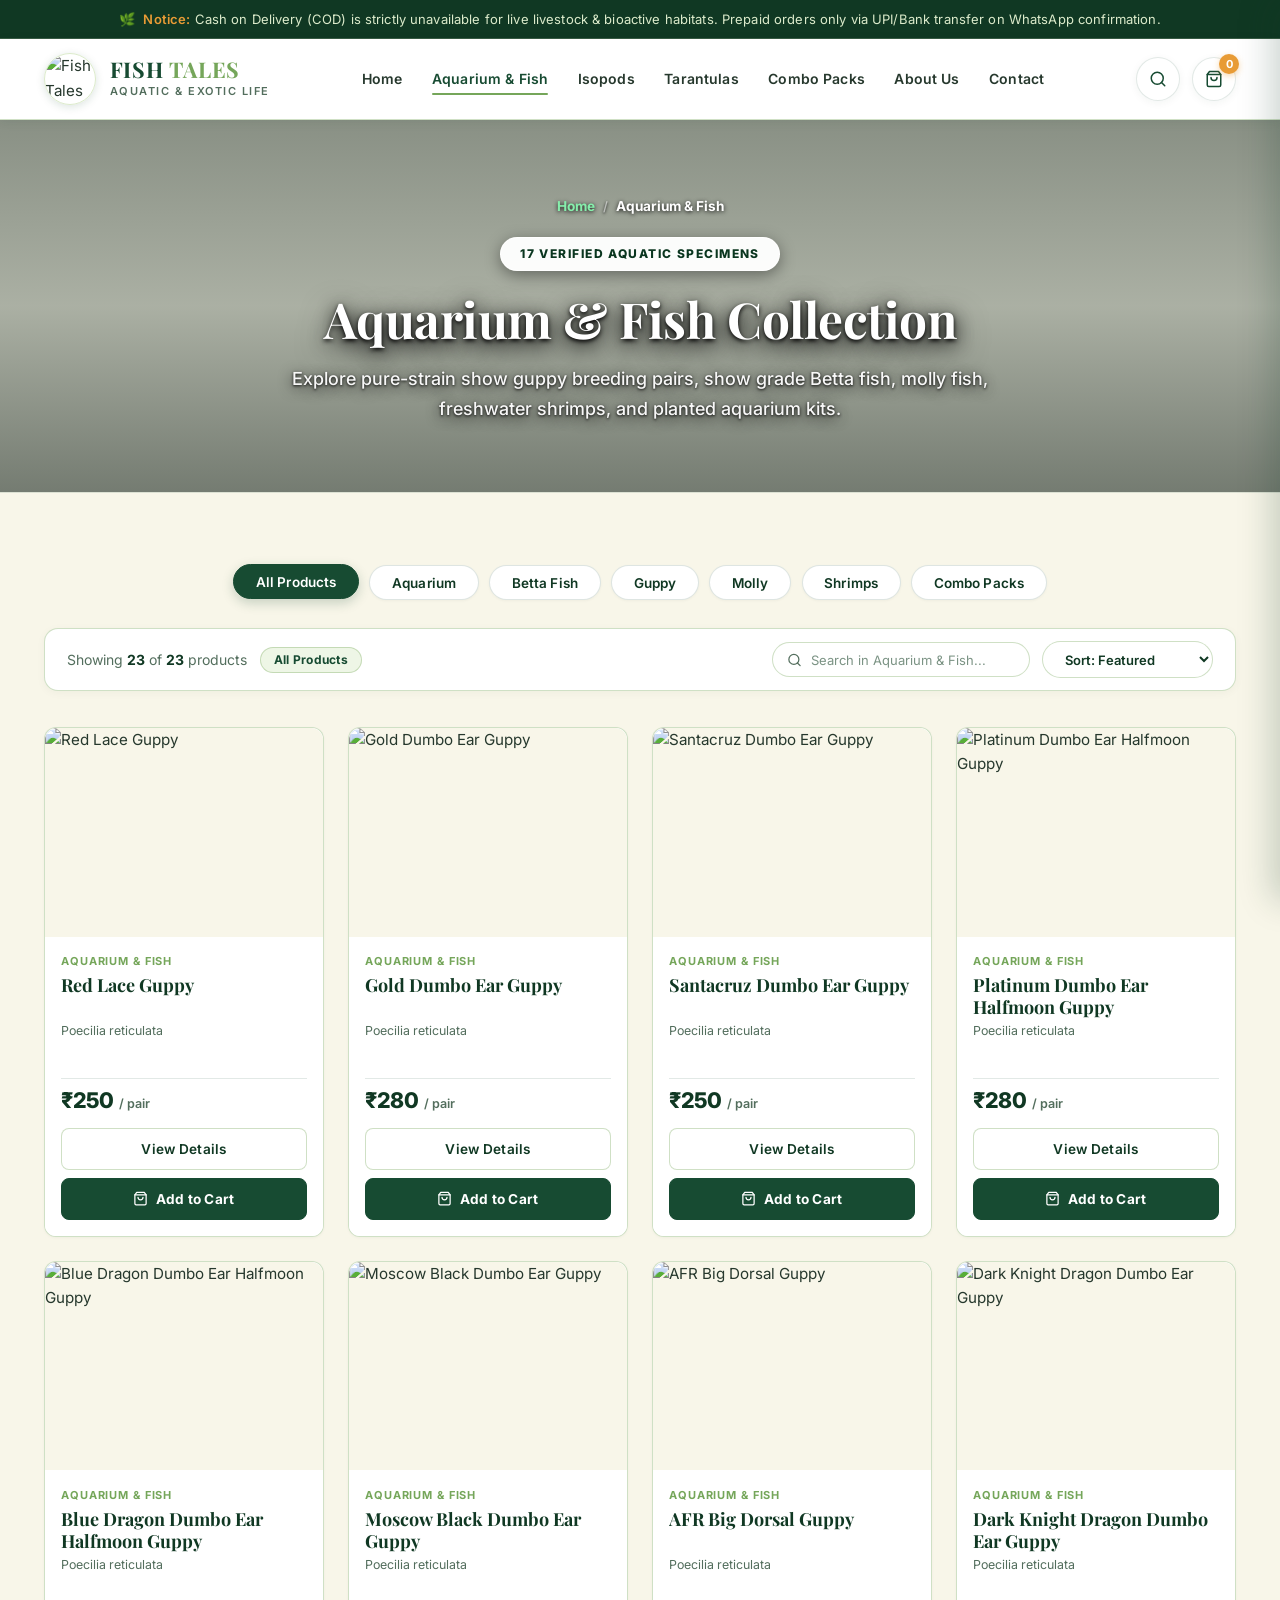
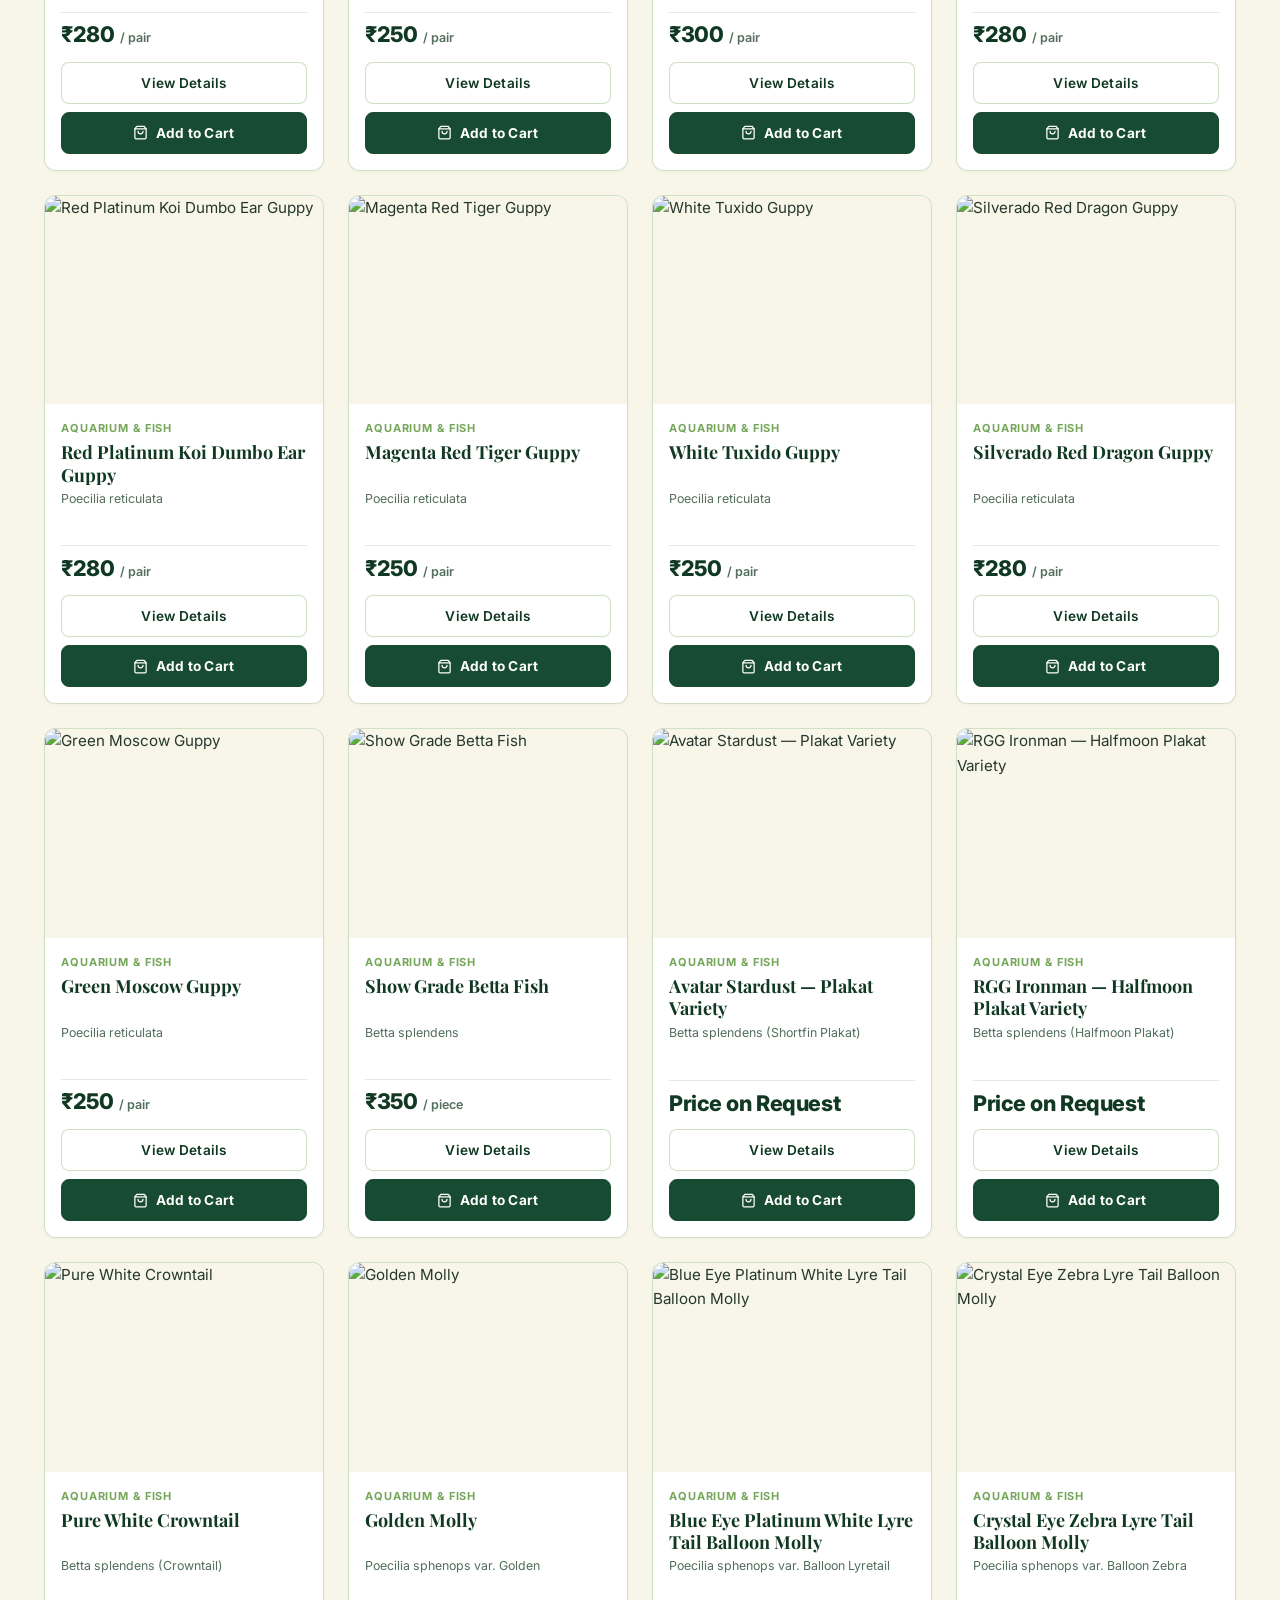
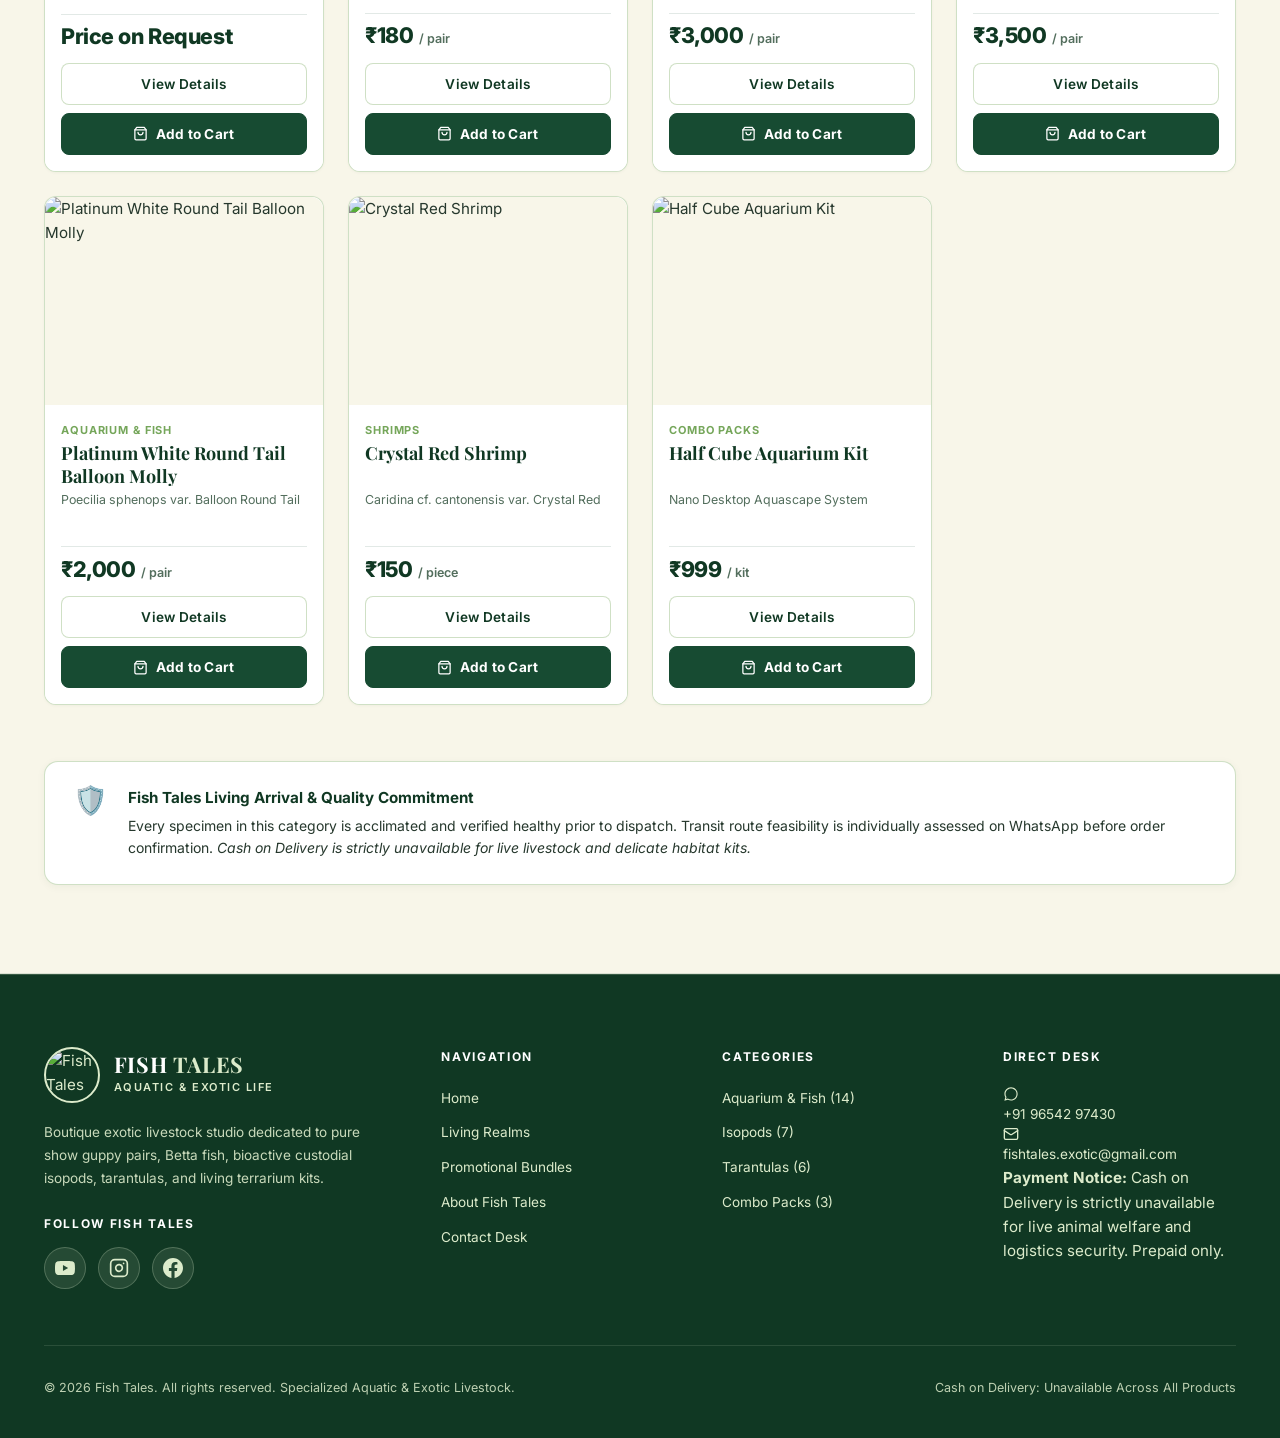
==== commit 525e9dbe: "refactor: rename cultures.html to culture.html and add test coverage" ====
--- a/aquarium-fish.html
+++ b/aquarium-fish.html
@@ -103,7 +103,7 @@
   <div class="mobile-nav-backdrop" id="mobileNavBackdrop" onclick="closeMobileMenu()" aria-hidden="true"></div>
 
   <!-- 3. Dedicated Category Main View -->
-  <main>
+  <main data-page-category="aquarium">
     <!-- Dedicated Category Hero Section -->
     <section class="category-hero-section category-hero-aquarium" aria-label="Aquarium &amp; Fish Header">
       <div class="category-hero-overlay"></div>
@@ -164,7 +164,7 @@
         <div class="catalogue-toolbar">
           <!-- LEFT SIDE: Product Count + Active Category Indicator -->
           <div class="toolbar-left">
-            <span id="resultCount" class="results-count">Showing <strong>17</strong> of <strong>17</strong>
+            <span id="resultCount" class="results-count">Showing <strong>23</strong> of <strong>23</strong>
               products</span>
             <span class="active-category-badge" id="activeCategoryIndicator">All Products</span>
           </div>
--- a/style.css
+++ b/style.css
@@ -976,12 +976,13 @@
 
 .categories-grid {
   display: grid;
-  grid-template-columns: repeat(4, 1fr);
-  gap: 1.5rem;
+  grid-template-columns: repeat(5, 1fr);
+  gap: 1.15rem;
 }
 
 .category-card {
   position: relative;
+  min-width: 0;
   background-color: var(--color-cream);
   border: 1px solid var(--border-leaf);
   border-radius: var(--radius-sm);
@@ -1029,7 +1030,7 @@
 }
 
 .category-card-body {
-  padding: 1.35rem 1.25rem;
+  padding: 1.25rem 1.05rem;
   display: flex;
   flex-direction: column;
   flex-grow: 1;
@@ -1037,31 +1038,37 @@
 
 .category-card-title {
   font-family: var(--font-serif);
-  font-size: 1.25rem;
+  font-size: clamp(1.1rem, 1.2vw, 1.25rem);
   font-weight: 700;
   color: var(--color-primary-dark);
   margin-bottom: 0.45rem;
   line-height: 1.25;
+  word-break: break-word;
 }
 
 .category-card-desc {
-  font-size: 0.825rem;
+  font-size: 0.8125rem;
   color: var(--text-muted);
-  line-height: 1.55;
-  margin-bottom: 1.25rem;
+  line-height: 1.5;
+  margin-bottom: 1.15rem;
   flex-grow: 1;
 }
 
 .category-card-cta {
-  font-size: 0.775rem;
-  font-weight: 700;
-  letter-spacing: 0.05em;
+  font-size: clamp(0.72rem, 0.78vw, 0.775rem);
+  font-weight: 700;
+  letter-spacing: 0.04em;
   text-transform: uppercase;
   color: var(--color-primary);
   display: flex;
   align-items: center;
   gap: 0.45rem;
+  white-space: nowrap;
   transition: gap var(--trans-fast), color var(--trans-fast);
+}
+
+.category-card-cta svg {
+  flex-shrink: 0;
 }
 
 .category-card:hover .category-card-cta {
@@ -3079,11 +3086,6 @@
     gap: 1.25rem;
   }
 
-  .categories-grid {
-    grid-template-columns: repeat(2, 1fr);
-    gap: 1.25rem;
-  }
-
   .promos-grid {
     grid-template-columns: 1fr;
     gap: 1.5rem;
@@ -3093,6 +3095,9 @@
     grid-template-columns: repeat(3, 1fr);
     gap: 1rem;
   }
+}
+
+@media (max-width: 1080px) {
 
 
   .about-grid {
@@ -3635,6 +3640,52 @@
     gap: 0.85rem;
   }
 
+  /* Mobile card ordering: Row 1 (Aquarium & Fish, Isopods), Row 2 (Tarantulas, Cultures), Row 3 (Combo Packs) */
+  .category-card:nth-child(1),
+  .category-card[href="aquarium-fish.html"] {
+    order: 1;
+  }
+
+  .category-card:nth-child(2),
+  .category-card[href="isopods.html"] {
+    order: 2;
+  }
+
+  .category-card:nth-child(3),
+  .category-card[href="tarantulas.html"] {
+    order: 3;
+  }
+
+  .category-card:nth-child(5),
+  .category-card[href="culture.html"],
+  .category-card[href="cultures.html"] {
+    order: 4;
+  }
+
+  .category-card:nth-child(4),
+  .category-card[href="combo-packs.html"] {
+    order: 5;
+    grid-column: 1 / -1;
+  }
+
+  /* Full-width Combo Packs card: slightly wider in its layout, not excessively tall */
+  .category-card:nth-child(4) .category-card-media,
+  .category-card[href="combo-packs.html"] .category-card-media {
+    aspect-ratio: 2.1 / 1;
+    max-height: 160px;
+  }
+
+  .category-card:nth-child(4) .category-card-body,
+  .category-card[href="combo-packs.html"] .category-card-body {
+    padding: 1rem 0.95rem;
+  }
+
+  .category-card:nth-child(4) .category-card-desc,
+  .category-card[href="combo-packs.html"] .category-card-desc {
+    -webkit-line-clamp: 2;
+    margin-bottom: 0.65rem;
+  }
+
   .category-card-body {
     padding: 0.95rem 0.85rem;
   }
@@ -4409,6 +4460,10 @@
 
 .category-hero-tarantulas {
   background-image: url('https://res.cloudinary.com/pv8lnpft/image/upload/v1794953506/988b48ba-c3a9-41b9-b928-e99a1fb5cd7a.png');
+}
+
+.category-hero-cultures {
+  background-image: url('live_food_cultures_category.jpg');
 }
 
 .category-hero-overlay {
@@ -4531,6 +4586,10 @@
     background-position: center center;
   }
 
+  .category-hero-cultures {
+    background-position: center center;
+  }
+
   .category-hero-section .catalogue-title {
     font-size: clamp(1.65rem, 5.8vw, 2.2rem);
     margin-bottom: 0.75rem;
@@ -5247,6 +5306,110 @@
   height: 100%;
   object-fit: cover;
   border-radius: 6px;
+}
+
+/* ── Universal Product Video Component ───────────────────────────── */
+.pdp-video-container {
+  width: 100%;
+  background: #FFFFFF;
+  border: 1px solid var(--border-leaf, rgba(23, 75, 50, 0.15));
+  border-radius: var(--radius-md, 16px);
+  padding: 1.25rem;
+  box-shadow: 0 4px 16px rgba(16, 56, 35, 0.06);
+  display: flex;
+  flex-direction: column;
+  gap: 0.85rem;
+  overflow: hidden;
+  margin-top: 0.25rem;
+}
+
+.pdp-video-header {
+  display: flex;
+  align-items: center;
+  justify-content: space-between;
+  flex-wrap: wrap;
+  gap: 0.5rem;
+}
+
+.pdp-video-badge {
+  display: inline-flex;
+  align-items: center;
+  gap: 0.45rem;
+  background-color: rgba(23, 75, 50, 0.08);
+  color: var(--color-primary-dark, #103823);
+  font-size: 0.8rem;
+  font-weight: 700;
+  letter-spacing: 0.03em;
+  text-transform: uppercase;
+  padding: 0.35rem 0.75rem;
+  border-radius: 999px;
+  border: 1px solid rgba(23, 75, 50, 0.15);
+}
+
+.pdp-video-badge-icon {
+  width: 13px;
+  height: 13px;
+  fill: currentColor;
+}
+
+.pdp-video-sub {
+  font-size: 0.8rem;
+  color: var(--text-muted, #5C7065);
+  font-weight: 500;
+}
+
+.pdp-video-wrapper {
+  position: relative;
+  width: 100%;
+  background: #0B1911;
+  border-radius: var(--radius-sm, 12px);
+  overflow: hidden;
+  box-shadow: 0 2px 10px rgba(0, 0, 0, 0.1);
+  /* Maintain correct aspect ratio without stretching or cropping */
+  aspect-ratio: 16 / 9;
+  display: flex;
+  align-items: center;
+  justify-content: center;
+}
+
+.pdp-video-player {
+  width: 100%;
+  height: 100%;
+  max-height: 480px;
+  display: block;
+  object-fit: contain; /* Maintain natural aspect ratio without stretching or cropping */
+  background: #000000;
+  border-radius: var(--radius-sm, 12px);
+}
+
+.pdp-video-fallback {
+  color: #FFFFFF;
+  padding: 1rem;
+  text-align: center;
+  font-size: 0.85rem;
+}
+
+.pdp-video-fallback-link {
+  color: #A3E635;
+  text-decoration: underline;
+  font-weight: 600;
+}
+
+.pdp-video-error-fallback {
+  position: absolute;
+  inset: 0;
+  background: rgba(16, 56, 35, 0.95);
+  color: #FFFFFF;
+  display: flex;
+  flex-direction: column;
+  align-items: center;
+  justify-content: center;
+  gap: 0.75rem;
+  padding: 1.5rem;
+  text-align: center;
+  font-size: 0.9rem;
+  border-radius: var(--radius-sm, 12px);
+  z-index: 3;
 }
 
 /* Right Column: Information & Actions */
@@ -5799,6 +5962,17 @@
     height: 64px;
   }
 
+  .pdp-video-container {
+    padding: 0.95rem;
+    border-radius: 12px;
+    margin-top: 0.5rem;
+  }
+
+  .pdp-video-wrapper {
+    aspect-ratio: 16 / 9;
+    border-radius: 10px;
+  }
+
   /* Right column becomes mobile stacked block */
   .pdp-info-col {
     order: 2;
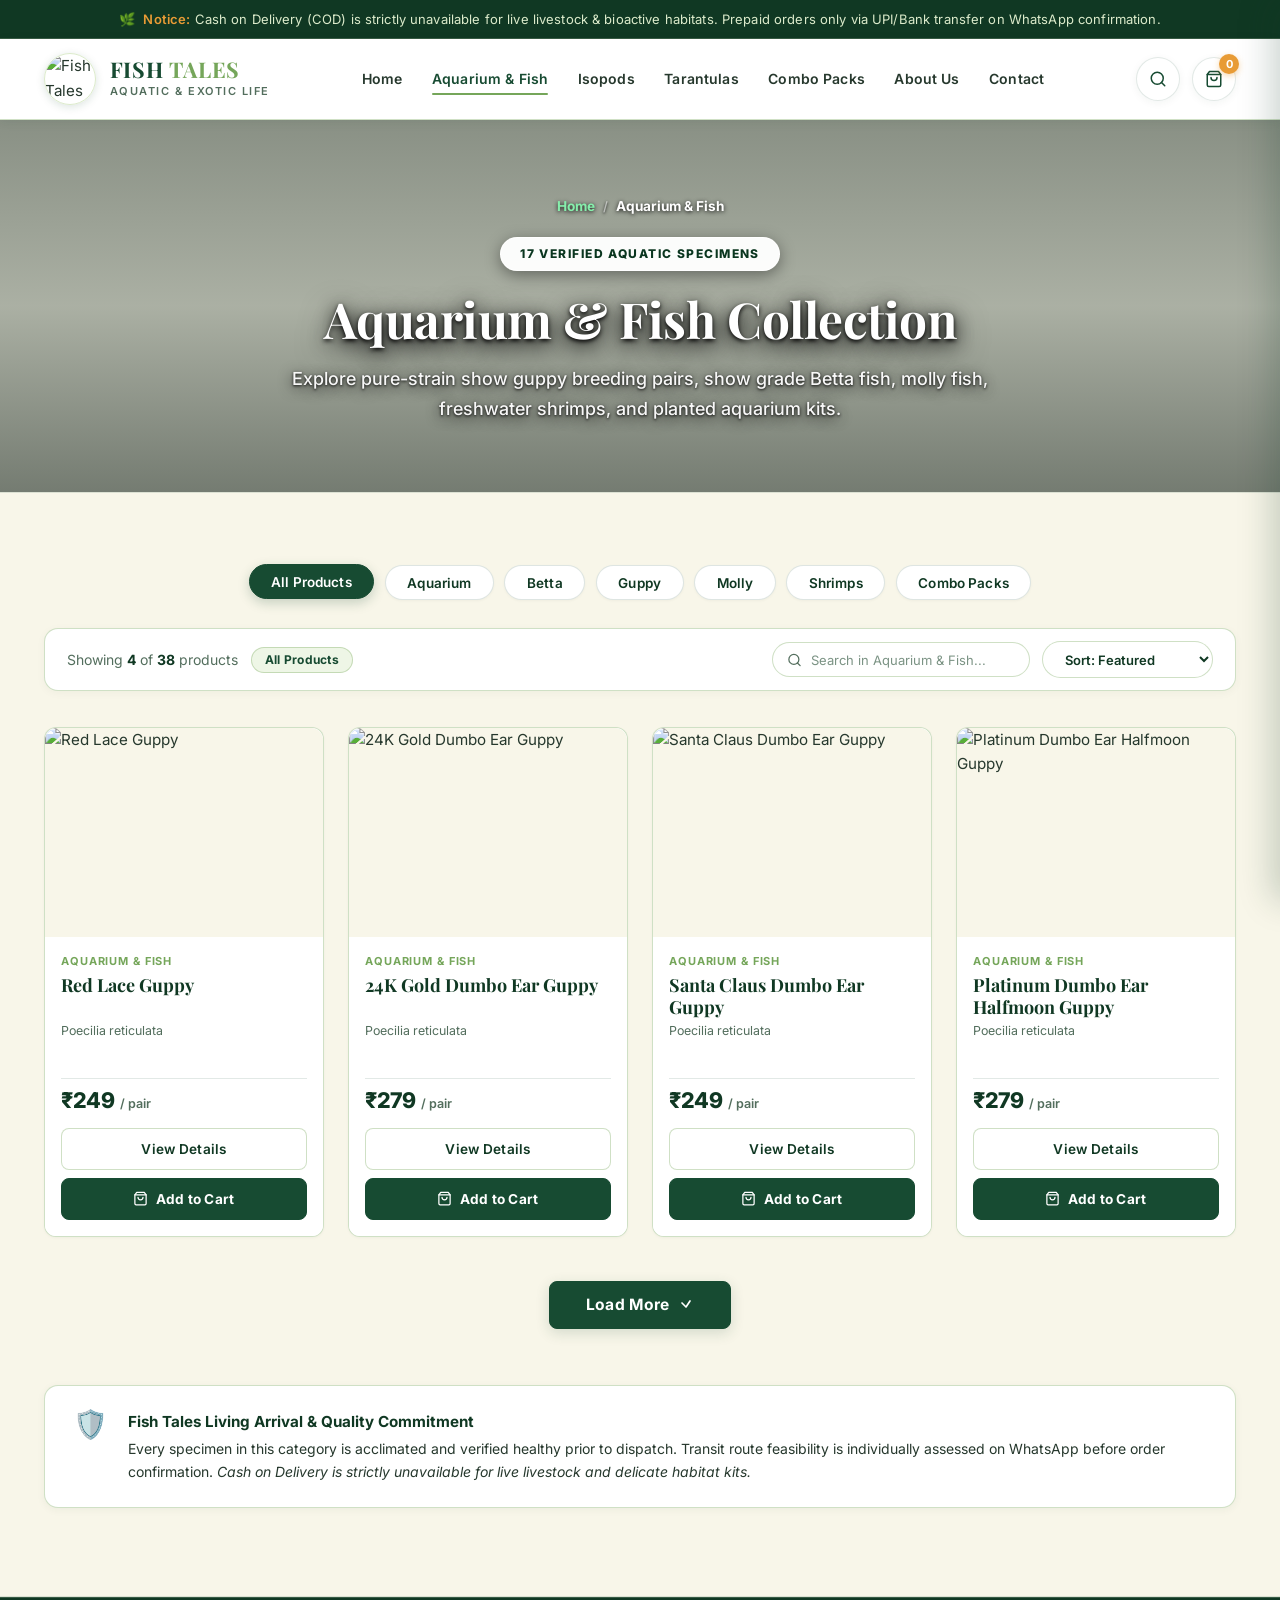
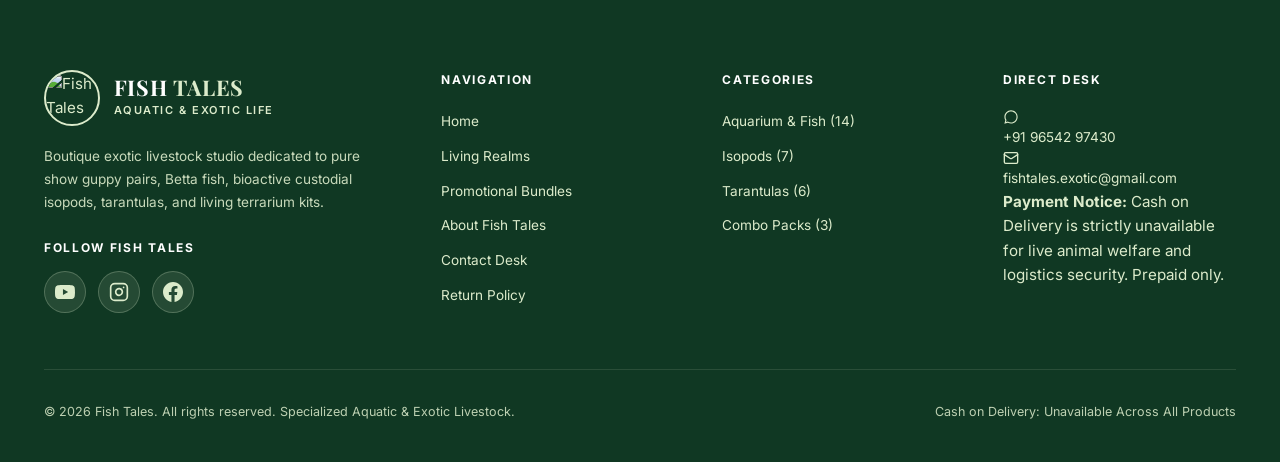
==== commit a9339b4b: "feat: add checkout and return policy pages with updated product catalogue and pagination" ====
--- a/aquarium-fish.html
+++ b/aquarium-fish.html
@@ -140,7 +140,7 @@
           </button>
           <button type="button" class="filter-pill filter-tab" data-filter="betta" data-category="betta"
             onclick="filterAquariumCategory('betta')">
-            Betta Fish
+            Betta
           </button>
           <button type="button" class="filter-pill filter-tab" data-filter="guppy" data-category="guppy"
             onclick="filterAquariumCategory('guppy')">
@@ -164,7 +164,7 @@
         <div class="catalogue-toolbar">
           <!-- LEFT SIDE: Product Count + Active Category Indicator -->
           <div class="toolbar-left">
-            <span id="resultCount" class="results-count">Showing <strong>23</strong> of <strong>23</strong>
+            <span id="resultCount" class="results-count">Showing <strong>4</strong> of <strong>38</strong>
               products</span>
             <span class="active-category-badge" id="activeCategoryIndicator">All Products</span>
           </div>
@@ -195,6 +195,11 @@
         <!-- Dynamic Product Cards Grid (Injected by script.js) -->
         <div class="product-grid" id="productGrid">
           <!-- Populated dynamically by renderProductGrid() in script.js -->
+        </div>
+
+        <!-- Centered Load More / Show Less Controls -->
+        <div class="catalogue-pagination-wrap" id="cataloguePaginationWrap">
+          <!-- Dynamically rendered by renderProductGrid() in script.js -->
         </div>
 
         <!-- Livestock Quality & Policy Card -->
@@ -272,6 +277,7 @@
             <li><a href="combo-packs.html" class="footer-link">Promotional Bundles</a></li>
             <li><a href="index.html#about" class="footer-link">About Fish Tales</a></li>
             <li><a href="index.html#contact" class="footer-link">Contact Desk</a></li>
+            <li><a href="return-policy.html" class="footer-link">Return Policy</a></li>
           </ul>
         </div>
 
--- a/style.css
+++ b/style.css
@@ -1648,7 +1648,267 @@
   line-height: 1.6;
 }
 
-/* ── 11. Botanical Principles ("Why Fish Tales") ───────────── */
+/* ── 10b. Catalogue Load More & Show Less Controls ────────────── */
+.catalogue-pagination-wrap {
+  display: flex;
+  align-items: center;
+  justify-content: center;
+  gap: 1rem;
+  margin-top: 2.75rem;
+  flex-wrap: wrap;
+}
+
+.btn-load-more {
+  display: inline-flex;
+  align-items: center;
+  justify-content: center;
+  gap: 0.55rem;
+  padding: 0.85rem 2.25rem;
+  font-size: 0.975rem;
+  font-weight: 700;
+  letter-spacing: 0.02em;
+  border-radius: var(--radius-sm, 6px);
+  background-color: var(--color-primary, #174B32);
+  color: #FFFFFF;
+  border: 1px solid var(--color-primary, #174B32);
+  box-shadow: 0 4px 14px rgba(23, 75, 50, 0.16);
+  cursor: pointer;
+  transition: all var(--trans-base);
+}
+
+.btn-load-more:hover {
+  background-color: var(--color-primary-dark, #103823);
+  border-color: var(--color-primary-dark, #103823);
+  transform: translateY(-2px);
+  box-shadow: 0 6px 20px rgba(23, 75, 50, 0.22);
+}
+
+.btn-show-less {
+  display: inline-flex;
+  align-items: center;
+  justify-content: center;
+  gap: 0.55rem;
+  padding: 0.85rem 2rem;
+  font-size: 0.975rem;
+  font-weight: 600;
+  border-radius: var(--radius-sm, 6px);
+  background-color: transparent;
+  color: var(--color-primary-dark, #103823);
+  border: 1.5px solid var(--border-leaf, rgba(23, 75, 50, 0.25));
+  cursor: pointer;
+  transition: all var(--trans-base);
+}
+
+.btn-show-less:hover {
+  background-color: var(--color-primary, #174B32);
+  color: #FFFFFF;
+  border-color: var(--color-primary, #174B32);
+  transform: translateY(-2px);
+  box-shadow: 0 4px 14px rgba(23, 75, 50, 0.16);
+}
+
+@media (max-width: 600px) {
+  .catalogue-pagination-wrap {
+    margin-top: 2rem;
+    flex-direction: column;
+    width: 100%;
+  }
+
+  .btn-load-more,
+  .btn-show-less {
+    width: 100%;
+    padding: 0.85rem 1.25rem;
+  }
+}
+
+/* ── 11. About Us / Brand Story ("A Passion That Became a Business") ── */
+.about-section {
+  padding: 5.5rem 0;
+  background-color: var(--bg-surface);
+  border-bottom: 1px solid var(--border-subtle);
+}
+
+/* Open, unboxed editorial story container */
+.about-editorial-wrap,
+.about-content-card {
+  max-width: 860px;
+  margin: 0 auto;
+  background: transparent;
+  border: none;
+  border-radius: 0;
+  padding: 0;
+  box-shadow: none;
+}
+
+.about-story-text {
+  max-width: 780px;
+  margin: 0 auto 3.5rem auto;
+  font-size: 1.125rem;
+  line-height: 1.9;
+  color: var(--text-body);
+}
+
+.about-story-text p {
+  margin-bottom: 1.6rem;
+}
+
+.about-story-text p:last-child {
+  margin-bottom: 0;
+}
+
+.about-story-text strong {
+  color: var(--color-primary-dark);
+  font-weight: 700;
+  letter-spacing: 0.01em;
+}
+
+/* Four Brand Pillars — Open Editorial Layout */
+.about-values-block {
+  margin-top: 3.5rem;
+  padding-top: 2.75rem;
+  border-top: 1px solid var(--border-leaf);
+}
+
+.about-values-heading {
+  font-family: var(--font-serif);
+  font-size: 1.15rem;
+  font-weight: 700;
+  color: var(--color-primary-dark);
+  letter-spacing: 0.08em;
+  text-transform: uppercase;
+  margin-bottom: 2.5rem;
+  display: flex;
+  justify-content: center;
+  align-items: center;
+  gap: 0.85rem;
+  flex-wrap: wrap;
+  text-align: center;
+}
+
+.about-values-heading .value-sep {
+  color: var(--color-leaf);
+  font-weight: 400;
+  opacity: 0.7;
+}
+
+.about-values-grid {
+  display: grid;
+  grid-template-columns: repeat(4, 1fr);
+  gap: 2rem;
+}
+
+.about-value-column,
+.about-value-card {
+  background: transparent;
+  border: none;
+  border-top: 2px solid var(--color-primary);
+  border-radius: 0;
+  padding: 1.25rem 0 0 0;
+  text-align: left;
+  box-shadow: none;
+  transition: border-color var(--trans-base);
+}
+
+.about-value-column:hover,
+.about-value-card:hover {
+  border-color: var(--color-orange);
+  background: transparent;
+  transform: none;
+  box-shadow: none;
+}
+
+.about-value-title {
+  font-family: var(--font-serif);
+  font-size: 1.15rem;
+  font-weight: 700;
+  color: var(--color-primary-dark);
+  margin-bottom: 0.6rem;
+  letter-spacing: 0.02em;
+}
+
+.about-value-desc {
+  font-size: 0.925rem;
+  line-height: 1.65;
+  color: var(--text-muted);
+  margin: 0;
+}
+
+/* Editorial Brand Sign-off / Tagline */
+.about-tagline-badge,
+.about-editorial-tagline {
+  margin-top: 3.75rem;
+  padding-top: 2.25rem;
+  border-top: 1px dashed var(--border-leaf);
+  text-align: center;
+  background: transparent;
+  border-radius: 0;
+  box-shadow: none;
+  max-width: 680px;
+  margin-left: auto;
+  margin-right: auto;
+}
+
+.about-tagline-text {
+  font-family: var(--font-serif);
+  font-size: 1.2rem;
+  font-weight: 700;
+  color: var(--color-primary-dark);
+  letter-spacing: 0.02em;
+  line-height: 1.4;
+  margin: 0;
+}
+
+/* Responsive Media Queries */
+@media (max-width: 900px) {
+  .about-section {
+    padding: 4.25rem 0;
+  }
+
+  .about-values-grid {
+    grid-template-columns: repeat(2, 1fr);
+    gap: 2rem 1.75rem;
+  }
+
+  .about-story-text {
+    font-size: 1.05rem;
+    line-height: 1.8;
+    margin-bottom: 2.75rem;
+  }
+}
+
+@media (max-width: 600px) {
+  .about-section {
+    padding: 3.25rem 0;
+  }
+
+  .about-values-grid {
+    grid-template-columns: 1fr;
+    gap: 1.75rem;
+  }
+
+  .about-value-column,
+  .about-value-card {
+    padding-top: 1rem;
+  }
+
+  .about-values-heading {
+    font-size: 1rem;
+    gap: 0.45rem;
+    margin-bottom: 2rem;
+  }
+
+  .about-story-text {
+    font-size: 1rem;
+    line-height: 1.75;
+  }
+
+  .about-tagline-text {
+    font-size: 1.05rem;
+    line-height: 1.45;
+  }
+}
+
+/* ── 11b. Botanical Principles (legacy compatibility) ───────────── */
 .why-section {
   padding: 5rem 0;
   background-color: var(--bg-surface);
@@ -1703,36 +1963,35 @@
   line-height: 1.6;
 }
 
-/* ── 12. Unboxing Video & Live Arrival Policy Section ───────────── */
+/* ── 12. Unboxing Video & Live Arrival Policy Section (Editorial Unboxed) ── */
 .policy-section {
-  padding: 5rem 0;
-  background-color: var(--bg-mint-tint, #F4F8F4);
+  padding: 5.5rem 0;
+  background-color: var(--bg-surface);
   border-bottom: 1px solid var(--border-subtle, rgba(23, 75, 50, 0.12));
 }
 
 .policy-card {
-  max-width: 860px;
+  max-width: 820px;
   margin: 0 auto;
-  background-color: #FFFFFF;
-  border: 1px solid var(--border-leaf, rgba(23, 75, 50, 0.18));
-  border-top: 4px solid var(--color-primary, #174B32);
-  border-radius: var(--radius-md, 12px);
-  padding: 2.75rem 3rem;
-  box-shadow: 0 12px 36px rgba(16, 56, 35, 0.08);
+  background: transparent;
+  border: none;
+  border-radius: 0;
+  padding: 0;
+  box-shadow: none;
 }
 
 .policy-card-header {
-  margin-bottom: 2rem;
+  margin-bottom: 2.25rem;
   text-align: center;
 }
 
 .policy-section-title {
   font-family: var(--font-serif, "Cinzel Decorative", Georgia, serif);
-  font-size: 1.6rem;
+  font-size: 1.7rem;
   font-weight: 700;
   color: var(--color-primary-dark, #103823);
   line-height: 1.35;
-  margin-bottom: 1.25rem;
+  margin-bottom: 1.5rem;
   display: flex;
   align-items: center;
   justify-content: center;
@@ -1749,16 +2008,16 @@
   flex-wrap: wrap;
   align-items: center;
   justify-content: center;
-  gap: 0.85rem;
+  gap: 1rem;
 }
 
 .policy-badge {
   display: inline-flex;
   align-items: center;
-  gap: 0.5rem;
-  padding: 0.55rem 1.15rem;
+  gap: 0.55rem;
+  padding: 0.65rem 1.35rem;
   border-radius: var(--radius-full, 9999px);
-  font-size: 0.875rem;
+  font-size: 0.925rem;
   font-weight: 700;
   letter-spacing: 0.01em;
 }
@@ -1766,128 +2025,164 @@
 .policy-badge-video {
   background-color: #FFF3E0;
   color: #C2410C;
-  border: 1px solid #FFD8A8;
+  border: 1.5px solid #FFD8A8;
+  box-shadow: 0 2px 8px rgba(194, 65, 12, 0.08);
 }
 
 .policy-badge-shipping {
   background-color: #EBF7EE;
   color: #174B32;
-  border: 1px solid #C4E7CB;
+  border: 1.5px solid #C4E7CB;
+  box-shadow: 0 2px 8px rgba(23, 75, 50, 0.08);
 }
 
 .policy-lead-text {
-  font-size: 1.05rem;
+  font-size: 1.125rem;
   color: var(--text-body, #2C3531);
-  line-height: 1.7;
-  margin-bottom: 1.5rem;
+  line-height: 1.85;
+  margin-bottom: 2.25rem;
+  text-align: center;
+  max-width: 760px;
+  margin-left: auto;
+  margin-right: auto;
 }
 
 .policy-checklist {
   list-style: none;
   padding: 0;
-  margin: 0 0 1.75rem 0;
+  margin: 0 auto 2.5rem auto;
   display: flex;
   flex-direction: column;
-  gap: 0.75rem;
+  gap: 1.1rem;
+  max-width: 760px;
 }
 
 .policy-checklist li {
   display: flex;
   align-items: flex-start;
-  gap: 0.75rem;
-  font-size: 0.95rem;
+  gap: 0.95rem;
+  font-size: 1.025rem;
   color: var(--text-body, #2C3531);
-  line-height: 1.6;
+  line-height: 1.65;
 }
 
 .policy-check-icon {
   display: inline-flex;
   align-items: center;
   justify-content: center;
-  width: 22px;
-  height: 22px;
-  min-width: 22px;
+  width: 24px;
+  height: 24px;
+  min-width: 24px;
   border-radius: 50%;
   background-color: #EBF7EE;
   color: #174B32;
-  font-size: 0.75rem;
+  font-size: 0.8rem;
   font-weight: 800;
   margin-top: 0.15rem;
   border: 1px solid #C4E7CB;
 }
 
 .policy-replacement-box {
-  background-color: #FFFDF5;
+  background-color: rgba(230, 81, 0, 0.05);
   border-left: 4px solid var(--color-orange, #E65100);
-  border-top: 1px solid #F0E6D2;
-  border-right: 1px solid #F0E6D2;
-  border-bottom: 1px solid #F0E6D2;
+  border-top: none;
+  border-right: none;
+  border-bottom: none;
   border-radius: var(--radius-sm, 6px);
-  padding: 1.25rem 1.5rem;
-  margin: 1.75rem 0 1.25rem 0;
+  padding: 1.5rem 1.75rem;
+  margin: 2.25rem auto 1.75rem auto;
+  max-width: 760px;
 }
 
 .policy-replacement-title {
+  font-size: 1.05rem;
+  font-weight: 700;
+  color: #C2410C;
+  margin-bottom: 0.45rem;
+}
+
+.policy-replacement-text {
+  font-size: 0.975rem;
+  color: #3F3728;
+  line-height: 1.7;
+  margin: 0;
+}
+
+.policy-safe-notice {
   font-size: 0.95rem;
-  color: #C2410C;
-  margin-bottom: 0.35rem;
-}
-
-.policy-replacement-text {
-  font-size: 0.925rem;
-  color: #4A4031;
-  line-height: 1.65;
-  margin: 0;
-}
-
-.policy-safe-notice {
-  font-size: 0.9rem;
   color: var(--text-muted, #556B2F);
-  margin-top: 1.25rem;
+  margin-top: 1.75rem;
   text-align: center;
+  font-style: italic;
+}
+
+.policy-support-cta {
+  margin-top: 3.5rem;
+  padding-top: 2.5rem;
+  border-top: 1px dashed var(--border-leaf, rgba(23, 75, 50, 0.2));
+  text-align: center;
+  max-width: 760px;
+  margin-left: auto;
+  margin-right: auto;
+  background: transparent;
+  border-left: none;
+  border-right: none;
+  border-bottom: none;
+  box-shadow: none;
 }
 
 @media (max-width: 768px) {
   .policy-section {
-    padding: 3rem 0;
+    padding: 3.5rem 0;
   }
 
   .policy-card {
-    padding: 1.75rem 1.25rem;
-    border-radius: var(--radius-sm, 8px);
+    padding: 0;
   }
 
   .policy-section-title {
-    font-size: 1.25rem;
+    font-size: 1.35rem;
   }
 
   .policy-badges-row {
     flex-direction: column;
     align-items: stretch;
-    gap: 0.6rem;
+    gap: 0.65rem;
   }
 
   .policy-badge {
     justify-content: center;
-    padding: 0.5rem 0.85rem;
-    font-size: 0.8125rem;
+    padding: 0.55rem 1rem;
+    font-size: 0.85rem;
   }
 
   .policy-lead-text {
-    font-size: 0.95rem;
+    font-size: 1rem;
+    text-align: left;
+    margin-bottom: 1.6rem;
   }
 
   .policy-checklist li {
-    font-size: 0.875rem;
+    font-size: 0.925rem;
   }
 
   .policy-replacement-box {
-    padding: 1rem 1.15rem;
-  }
-
-  .policy-replacement-text {
-    font-size: 0.85rem;
-  }
+    padding: 1.25rem;
+  }
+
+  .policy-support-cta {
+    margin-top: 2.5rem;
+    padding-top: 2rem;
+  }
+}
+
+.policy-replacement-box {
+  padding: 1rem 1.15rem;
+}
+
+.policy-replacement-text {
+  font-size: 0.85rem;
+}
 }
 
 /* ── 13. Contact & WhatsApp Desk ──────────────────────────── */
@@ -2260,27 +2555,45 @@
 .cart-item-stepper {
   display: inline-flex;
   align-items: center;
+  justify-content: space-between;
+  width: 120px;
+  max-width: 120px;
+  height: 40px;
+  min-height: 40px;
+  max-height: 40px;
+  box-sizing: border-box;
+  flex-grow: 0;
+  flex-shrink: 0;
+  align-self: flex-start;
   border: 1px solid var(--border-leaf);
   border-radius: var(--radius-xs);
   background-color: var(--bg-page);
   margin-top: 0.35rem;
+  padding: 0;
+  overflow: hidden;
 }
 
 .cart-qty-btn,
 .cart-step-btn {
-  width: 32px;
-  height: 32px;
-  min-width: 32px;
-  min-height: 32px;
+  width: 38px;
+  min-width: 38px;
+  max-width: 38px;
+  height: 100%;
   display: flex;
   align-items: center;
   justify-content: center;
   color: var(--color-primary);
   font-weight: 700;
-  font-size: 1rem;
+  font-size: 1.1rem;
   background: transparent;
   border: none;
   cursor: pointer;
+  padding: 0;
+  margin: 0;
+  flex-shrink: 0;
+  flex-grow: 0;
+  line-height: 1;
+  user-select: none;
   transition: background-color var(--trans-fast);
 }
 
@@ -2291,11 +2604,19 @@
 
 .cart-qty-val,
 .cart-step-val {
-  min-width: 28px;
+  flex: 1;
+  height: 100%;
+  display: flex;
+  align-items: center;
+  justify-content: center;
   text-align: center;
-  font-size: 0.85rem;
+  font-size: 0.88rem;
   font-weight: 700;
   color: var(--color-primary-dark);
+  padding: 0;
+  margin: 0;
+  line-height: 1;
+  user-select: none;
 }
 
 .cart-item-remove {
@@ -3961,22 +4282,28 @@
 
   .cart-item-stepper,
   .cart-qty-ctrl {
-    min-height: 36px;
+    width: 120px;
+    max-width: 120px;
+    height: 40px;
+    min-height: 40px;
+    max-height: 40px;
+    align-self: flex-start;
   }
 
   .cart-step-btn,
   .cart-qty-btn {
-    width: 34px;
-    height: 34px;
-    min-width: 34px;
-    min-height: 34px;
+    width: 38px;
+    height: 100%;
+    min-width: 38px;
+    max-width: 38px;
     font-size: 1.1rem;
   }
 
   .cart-step-val,
   .cart-qty-val {
-    min-width: 28px;
-    font-size: 0.9rem;
+    flex: 1;
+    height: 100%;
+    font-size: 0.88rem;
   }
 
   .cart-item-remove {
@@ -4463,7 +4790,12 @@
 }
 
 .category-hero-cultures {
-  background-image: url('live_food_cultures_category.jpg');
+  background-image: url('https://res.cloudinary.com/pv8lnpft/image/upload/v1795214847/f7bf7963-0c45-4f9d-bce9-7a3212d77d06.png');
+}
+
+.category-hero-policy {
+  background-color: var(--color-primary-dark, #103823);
+  background-image: radial-gradient(circle at 50% 30%, rgba(23, 75, 50, 0.75) 0%, rgba(10, 36, 22, 0.95) 100%);
 }
 
 .category-hero-overlay {
@@ -4590,6 +4922,12 @@
     background-position: center center;
   }
 
+  .category-hero-policy {
+    background-position: center center;
+    min-height: 180px;
+    padding: 2.25rem 1rem 1.75rem 1rem;
+  }
+
   .category-hero-section .catalogue-title {
     font-size: clamp(1.65rem, 5.8vw, 2.2rem);
     margin-bottom: 0.75rem;
@@ -5112,8 +5450,81 @@
   align-items: center;
 }
 
+/* ============================================================
+   16b. DEDICATED CHECKOUT PAGE STYLING
+   ============================================================ */
+
+.checkout-page-section {
+  padding: 2.25rem 0 4.5rem;
+  min-height: calc(100vh - 340px);
+  background-color: var(--bg-page);
+}
+
+.checkout-page-container {
+  max-width: 1040px;
+  margin: 0 auto;
+}
+
+.checkout-page-card {
+  background-color: var(--bg-surface);
+  border: 1px solid var(--border-leaf);
+  border-radius: var(--radius-md);
+  padding: 2.25rem 2.5rem;
+  box-shadow: var(--shadow-md);
+}
+
+.checkout-empty-state {
+  text-align: center;
+  padding: 3.5rem 1.5rem;
+}
+
+.checkout-empty-icon {
+  font-size: 3.5rem;
+  margin-bottom: 1rem;
+  line-height: 1;
+}
+
+.checkout-empty-title {
+  font-family: var(--font-serif);
+  font-size: 1.8rem;
+  color: var(--color-primary-dark);
+  margin-bottom: 0.5rem;
+}
+
+.checkout-empty-desc {
+  color: var(--text-muted);
+  max-width: 480px;
+  margin: 0 auto 1.75rem;
+  font-size: 0.95rem;
+  line-height: 1.6;
+}
+
+.checkout-empty-actions {
+  display: flex;
+  justify-content: center;
+  gap: 1rem;
+  flex-wrap: wrap;
+}
+
 /* Responsive */
 @media (max-width: 768px) {
+  .checkout-page-section {
+    padding: 1.25rem 0 2.5rem;
+  }
+
+  .checkout-page-card {
+    padding: 1.25rem 1rem;
+    border-radius: var(--radius-sm);
+  }
+
+  .checkout-empty-state {
+    padding: 2rem 1rem;
+  }
+
+  .checkout-empty-title {
+    font-size: 1.5rem;
+  }
+
   .checkout-dialog {
     padding: 1.25rem;
     max-height: 92vh;
@@ -5377,7 +5788,8 @@
   height: 100%;
   max-height: 480px;
   display: block;
-  object-fit: contain; /* Maintain natural aspect ratio without stretching or cropping */
+  object-fit: contain;
+  /* Maintain natural aspect ratio without stretching or cropping */
   background: #000000;
   border-radius: var(--radius-sm, 12px);
 }
@@ -5548,6 +5960,101 @@
   font-size: 1.1rem;
   flex-shrink: 0;
   margin-top: 1px;
+}
+
+/* Betta Fish Gender Selection */
+.pdp-gender-section {
+  background: #ffffff;
+  border: 1px solid var(--border-color, #e2e8e5);
+  border-radius: 12px;
+  padding: 1rem 1.25rem;
+  margin-bottom: 1.25rem;
+  box-shadow: 0 2px 6px rgba(0, 0, 0, 0.02);
+}
+
+.pdp-gender-header {
+  display: flex;
+  justify-content: space-between;
+  align-items: center;
+  margin-bottom: 0.75rem;
+}
+
+.pdp-gender-label {
+  font-size: 0.88rem;
+  font-weight: 700;
+  text-transform: uppercase;
+  letter-spacing: 0.05em;
+  color: var(--color-primary-dark, #0d2818);
+  display: flex;
+  align-items: center;
+  gap: 0.35rem;
+}
+
+.pdp-gender-label .required {
+  color: #e53e3e;
+}
+
+.pdp-gender-hint {
+  font-size: 0.8rem;
+  color: var(--text-muted, #5f7a6b);
+}
+
+.pdp-gender-options {
+  display: grid;
+  grid-template-columns: 1fr 1fr;
+  gap: 0.75rem;
+}
+
+.pdp-gender-btn {
+  display: flex;
+  align-items: center;
+  justify-content: space-between;
+  padding: 0.75rem 1rem;
+  background: var(--bg-surface, #f8faf8);
+  border: 2px solid var(--border-color, #dce4e0);
+  border-radius: 10px;
+  cursor: pointer;
+  transition: all 0.2s ease;
+  font-family: inherit;
+  color: var(--text-dark, #1c2e24);
+}
+
+.pdp-gender-btn:hover {
+  border-color: var(--color-primary, #1b4332);
+  background: #f0f7f3;
+}
+
+.pdp-gender-btn.active {
+  border-color: var(--color-primary, #1b4332);
+  background: #ebf5f0;
+  box-shadow: 0 0 0 1px var(--color-primary, #1b4332);
+}
+
+.pdp-gender-btn-main {
+  display: flex;
+  align-items: center;
+  gap: 0.5rem;
+  font-weight: 600;
+  font-size: 0.95rem;
+}
+
+.pdp-gender-symbol {
+  font-size: 1.15rem;
+  font-weight: bold;
+}
+
+.pdp-gender-symbol.male {
+  color: #2563eb;
+}
+
+.pdp-gender-symbol.female {
+  color: #db2777;
+}
+
+.pdp-gender-price {
+  font-size: 0.9rem;
+  font-weight: 700;
+  color: var(--color-primary-dark, #0d2818);
 }
 
 .pdp-qty-section {
@@ -6031,6 +6538,13 @@
     font-size: 0.85rem;
   }
 
+  /* 10b. Betta Gender Selection */
+  .pdp-gender-section {
+    order: 7;
+    margin-bottom: 1.1rem;
+    padding: 0.85rem 1rem;
+  }
+
   /* 11. Quantity selector */
   .pdp-qty-section {
     order: 8;
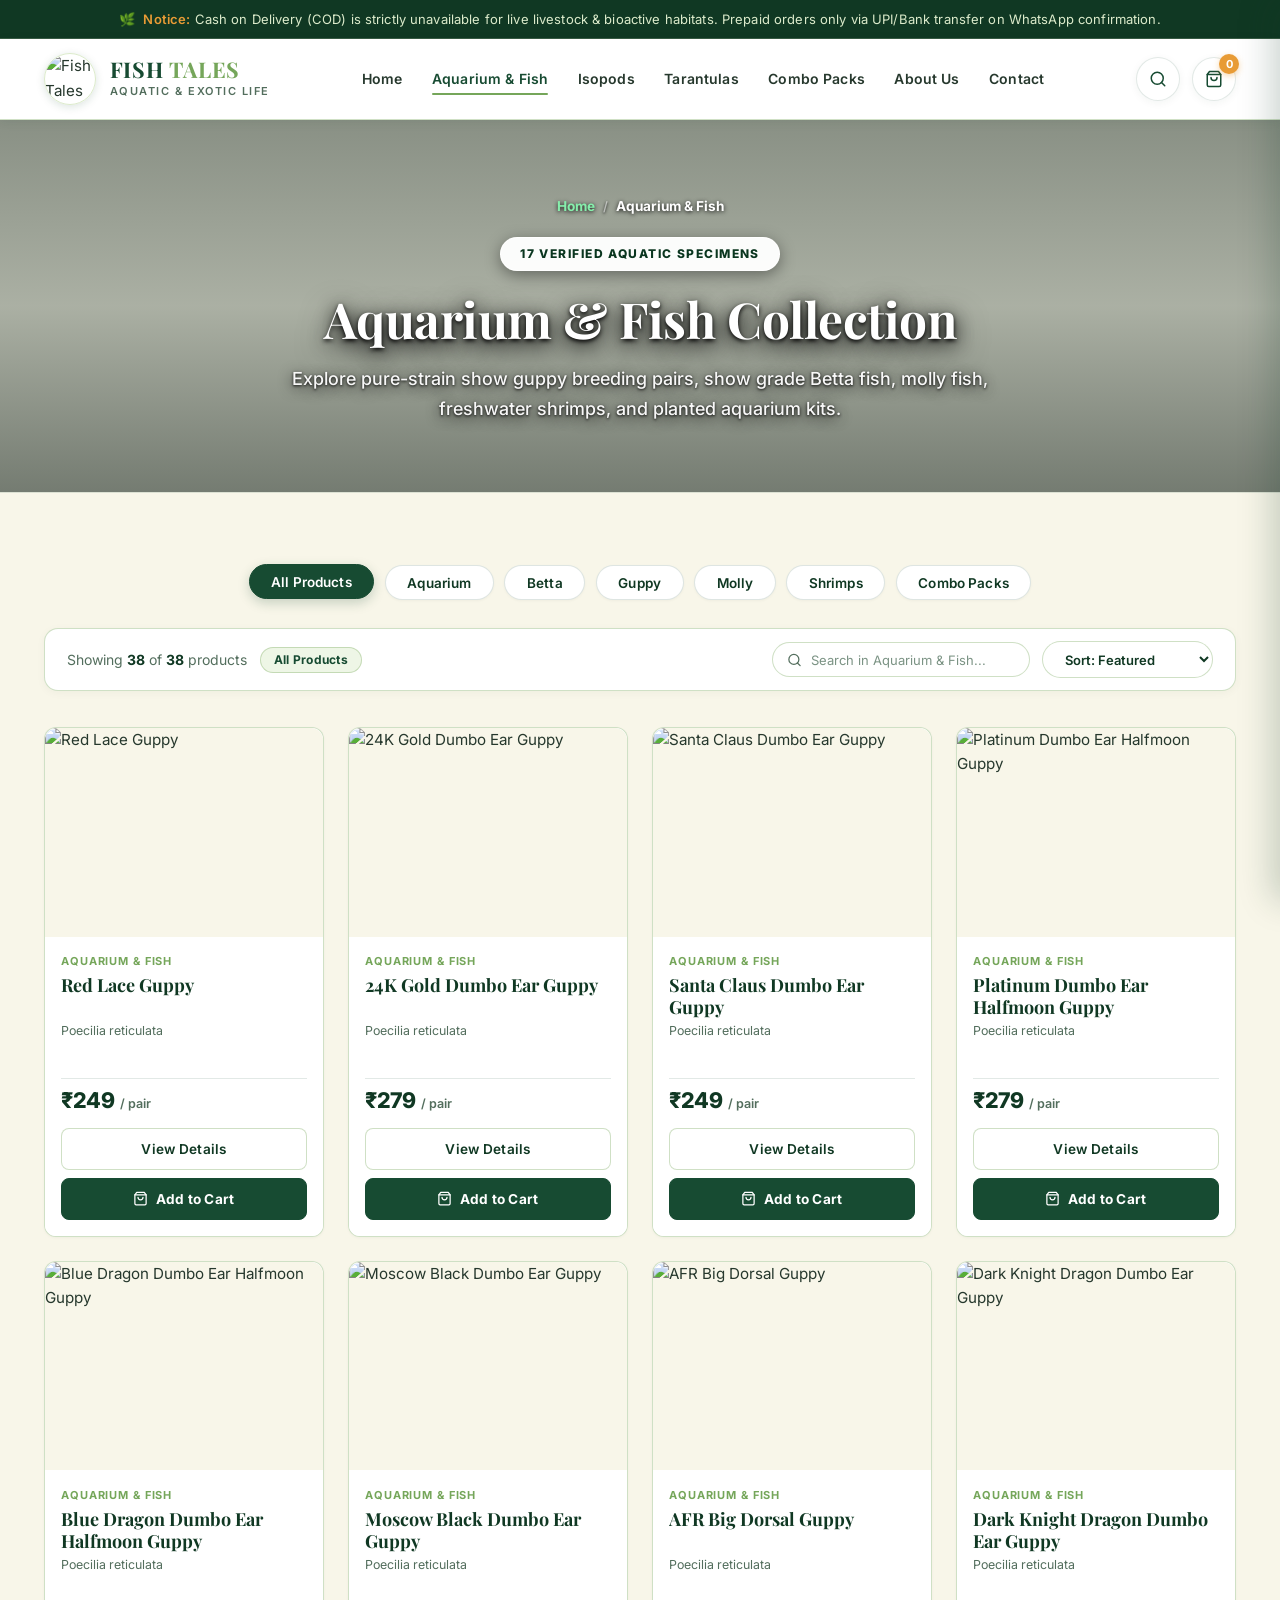
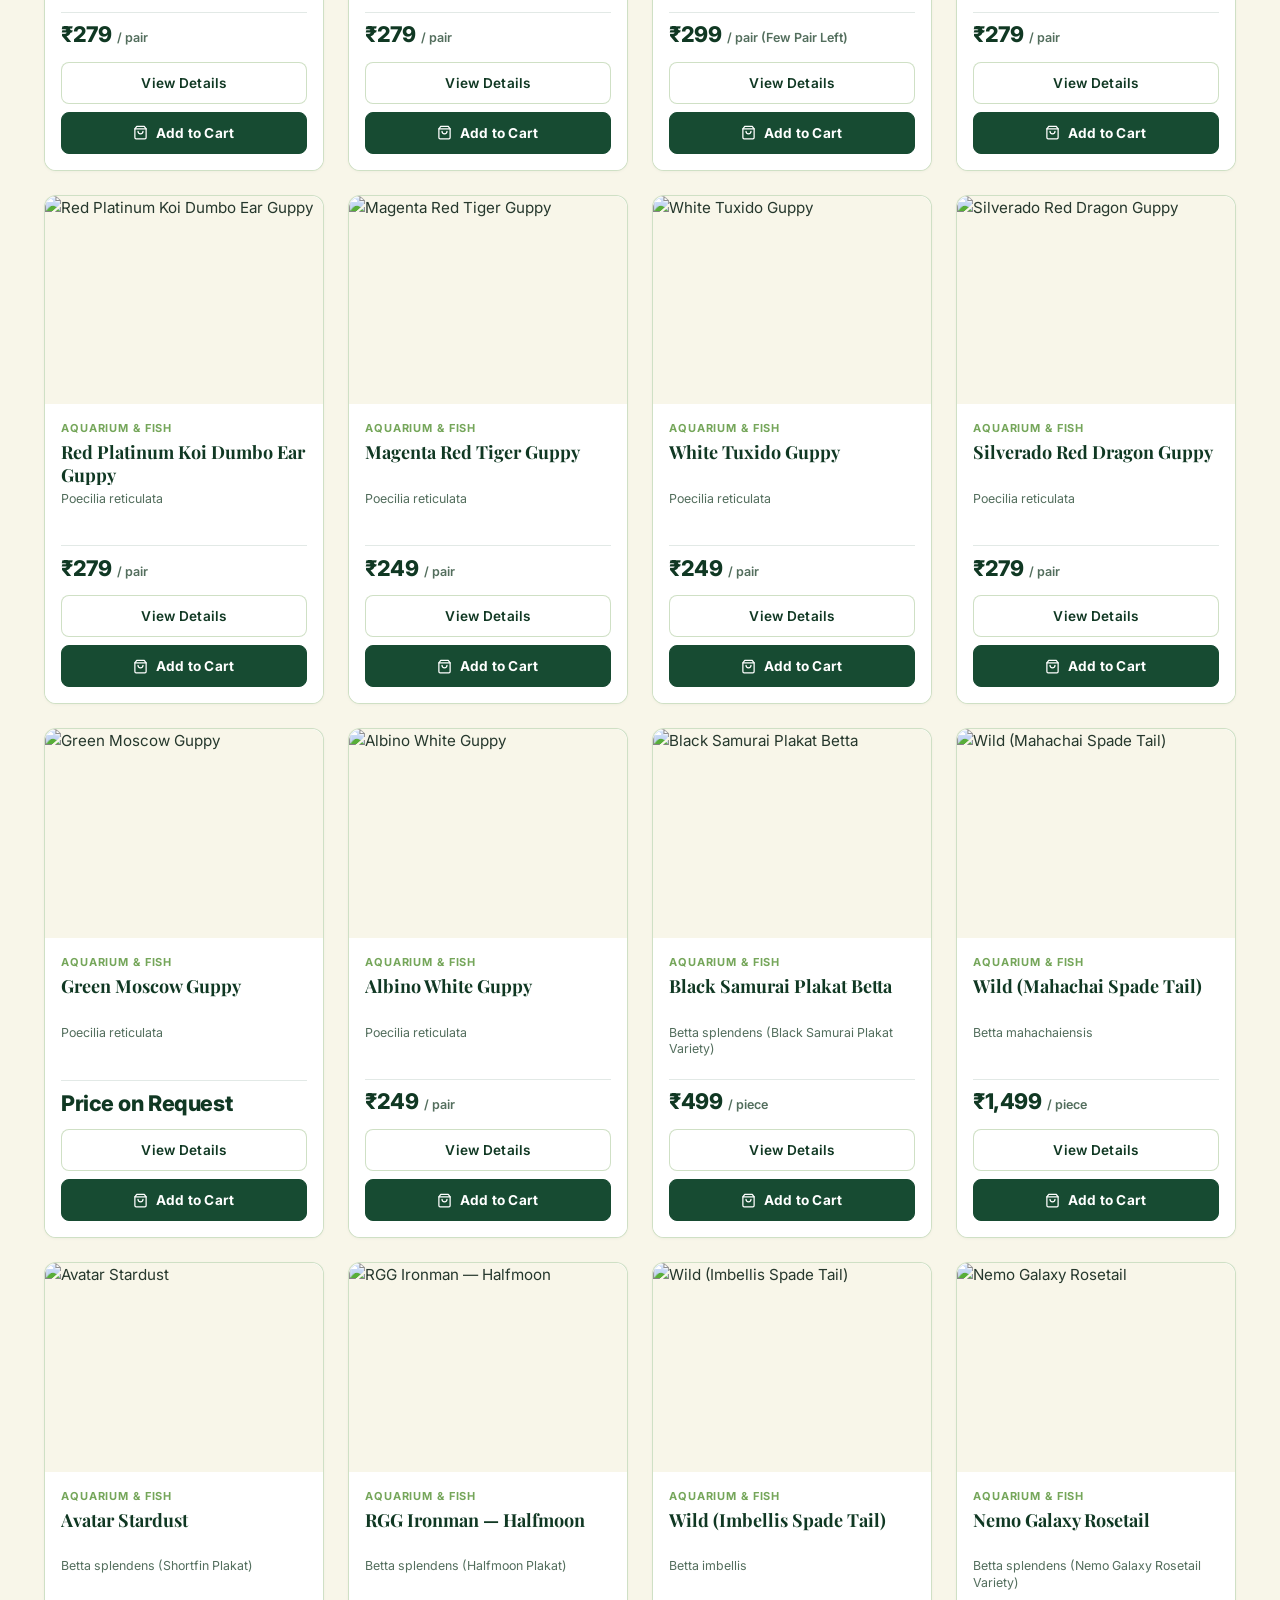
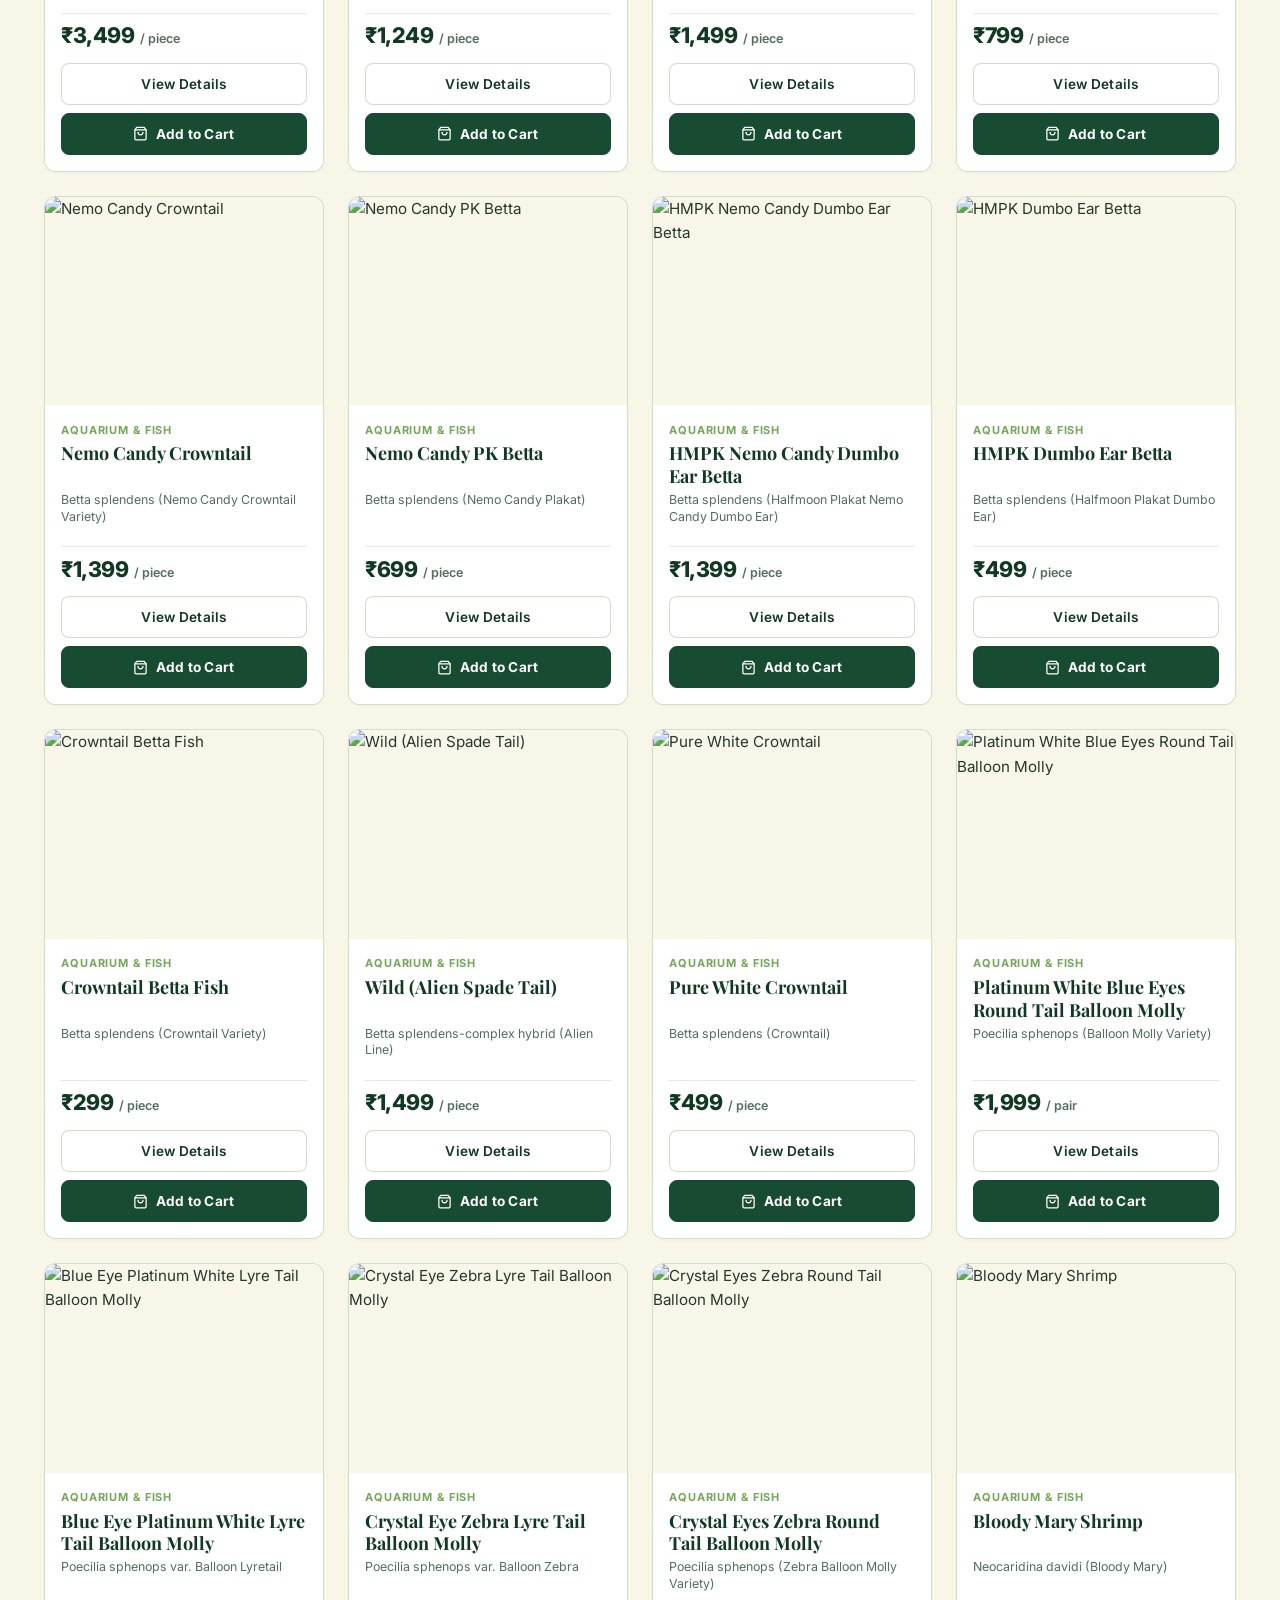
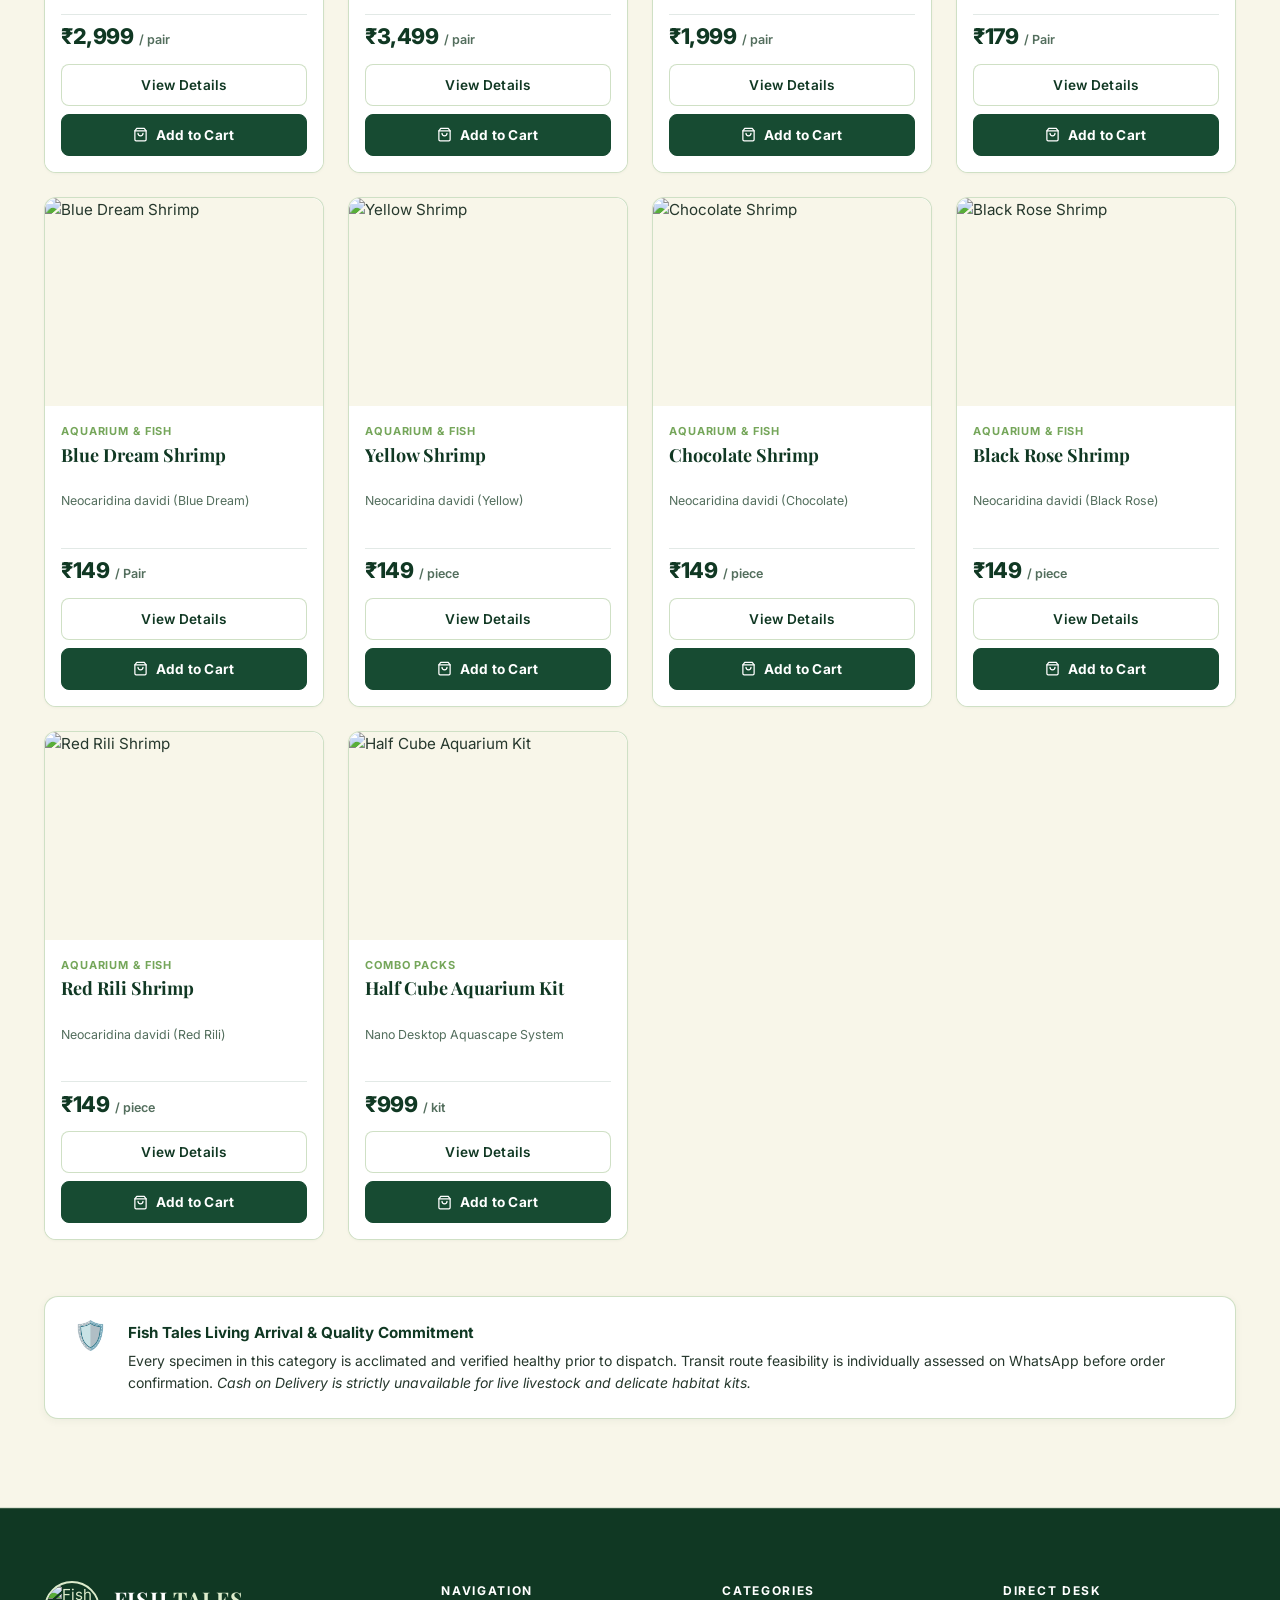
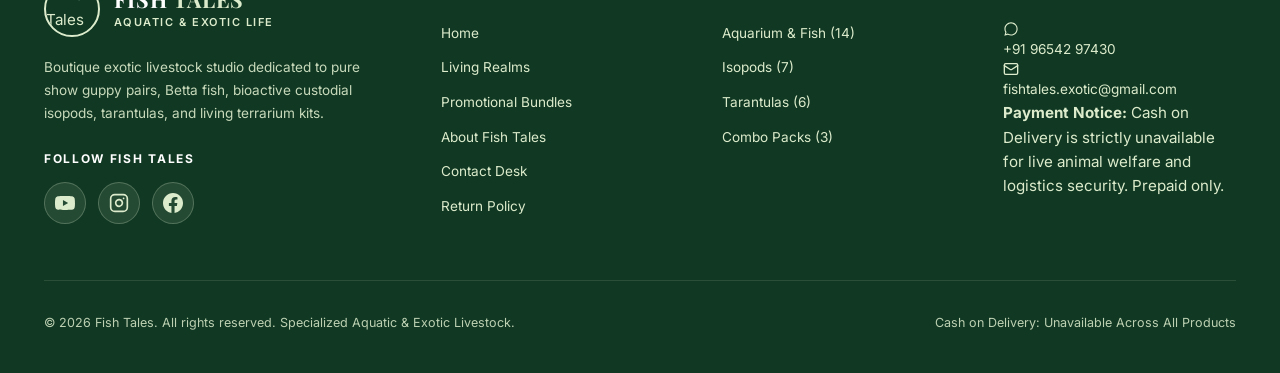
==== commit 199b6efe: "feat: add security sanitization, improve cart validation, and update product catalog UI" ====
--- a/aquarium-fish.html
+++ b/aquarium-fish.html
@@ -164,9 +164,9 @@
         <div class="catalogue-toolbar">
           <!-- LEFT SIDE: Product Count + Active Category Indicator -->
           <div class="toolbar-left">
-            <span id="resultCount" class="results-count">Showing <strong>4</strong> of <strong>38</strong>
-              products</span>
-            <span class="active-category-badge" id="activeCategoryIndicator">All Products</span>
+              <span id="resultCount" class="results-count">Showing <strong>38</strong> of <strong>38</strong>
+                products</span>
+              <span class="active-category-badge" id="activeCategoryIndicator">All Products</span>
           </div>
 
           <!-- RIGHT SIDE: Search Input with Icon + Sort Dropdown -->
@@ -195,11 +195,6 @@
         <!-- Dynamic Product Cards Grid (Injected by script.js) -->
         <div class="product-grid" id="productGrid">
           <!-- Populated dynamically by renderProductGrid() in script.js -->
-        </div>
-
-        <!-- Centered Load More / Show Less Controls -->
-        <div class="catalogue-pagination-wrap" id="cataloguePaginationWrap">
-          <!-- Dynamically rendered by renderProductGrid() in script.js -->
         </div>
 
         <!-- Livestock Quality & Policy Card -->
@@ -301,7 +296,8 @@
             <a href="https://wa.me/919654297430" target="_blank" rel="noopener" class="footer-link">+91 96542 97430</a>
           </div>
           <div class="footer-contact-item">
-            <svg width="16" height="16" viewBox="0 0 24 24" fill="none" stroke="currentColor" stroke-width="2" stroke-linecap="round" stroke-linejoin="round">
+            <svg width="16" height="16" viewBox="0 0 24 24" fill="none" stroke="currentColor" stroke-width="2"
+              stroke-linecap="round" stroke-linejoin="round">
               <rect width="20" height="16" x="2" y="4" rx="2" />
               <path d="m22 7-8.97 5.7a1.94 1.94 0 0 1-2.06 0L2 7" />
             </svg>
--- a/style.css
+++ b/style.css
@@ -1646,79 +1646,6 @@
   max-width: 520px;
   margin: 0 auto 1.5rem;
   line-height: 1.6;
-}
-
-/* ── 10b. Catalogue Load More & Show Less Controls ────────────── */
-.catalogue-pagination-wrap {
-  display: flex;
-  align-items: center;
-  justify-content: center;
-  gap: 1rem;
-  margin-top: 2.75rem;
-  flex-wrap: wrap;
-}
-
-.btn-load-more {
-  display: inline-flex;
-  align-items: center;
-  justify-content: center;
-  gap: 0.55rem;
-  padding: 0.85rem 2.25rem;
-  font-size: 0.975rem;
-  font-weight: 700;
-  letter-spacing: 0.02em;
-  border-radius: var(--radius-sm, 6px);
-  background-color: var(--color-primary, #174B32);
-  color: #FFFFFF;
-  border: 1px solid var(--color-primary, #174B32);
-  box-shadow: 0 4px 14px rgba(23, 75, 50, 0.16);
-  cursor: pointer;
-  transition: all var(--trans-base);
-}
-
-.btn-load-more:hover {
-  background-color: var(--color-primary-dark, #103823);
-  border-color: var(--color-primary-dark, #103823);
-  transform: translateY(-2px);
-  box-shadow: 0 6px 20px rgba(23, 75, 50, 0.22);
-}
-
-.btn-show-less {
-  display: inline-flex;
-  align-items: center;
-  justify-content: center;
-  gap: 0.55rem;
-  padding: 0.85rem 2rem;
-  font-size: 0.975rem;
-  font-weight: 600;
-  border-radius: var(--radius-sm, 6px);
-  background-color: transparent;
-  color: var(--color-primary-dark, #103823);
-  border: 1.5px solid var(--border-leaf, rgba(23, 75, 50, 0.25));
-  cursor: pointer;
-  transition: all var(--trans-base);
-}
-
-.btn-show-less:hover {
-  background-color: var(--color-primary, #174B32);
-  color: #FFFFFF;
-  border-color: var(--color-primary, #174B32);
-  transform: translateY(-2px);
-  box-shadow: 0 4px 14px rgba(23, 75, 50, 0.16);
-}
-
-@media (max-width: 600px) {
-  .catalogue-pagination-wrap {
-    margin-top: 2rem;
-    flex-direction: column;
-    width: 100%;
-  }
-
-  .btn-load-more,
-  .btn-show-less {
-    width: 100%;
-    padding: 0.85rem 1.25rem;
-  }
 }
 
 /* ── 11. About Us / Brand Story ("A Passion That Became a Business") ── */
